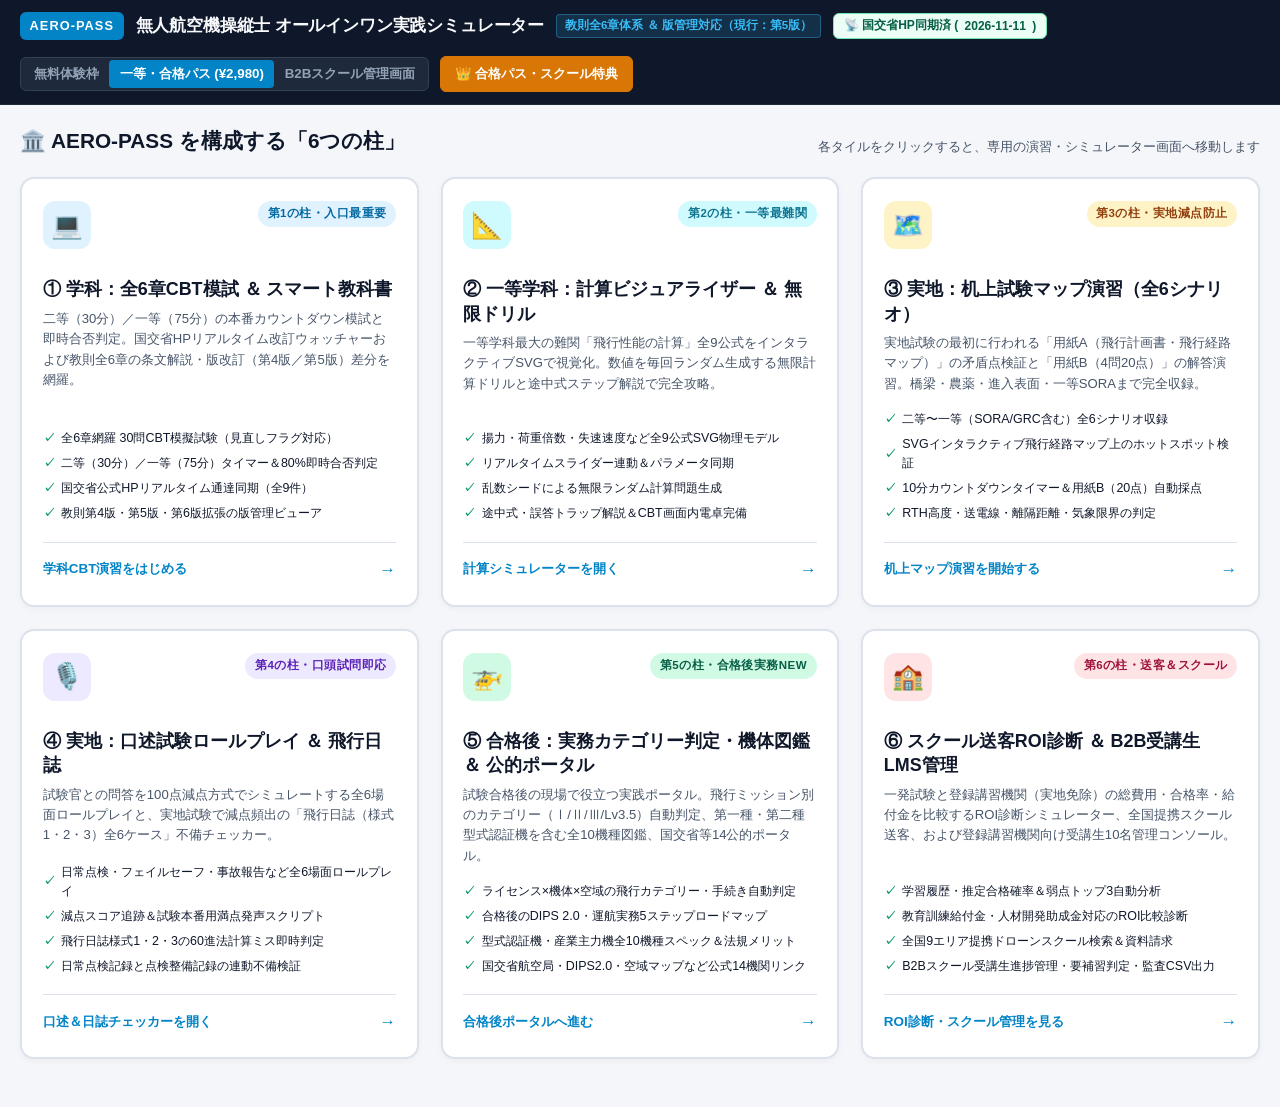
==== index.html @ 24a23d54 "refactor(home): remove hero image banner from home portal" ====
<!DOCTYPE html>
<html lang="ja">
<head>
  <meta charset="UTF-8" />
  <meta name="viewport" content="width=device-width, initial-scale=1.0" />
  <title>AERO-PASS | 無人航空機操縦士（一等・二等）オールインワン実践シミュレーター（6本柱・教則全6章＆合格後実務ポータル）</title>
  <meta name="description" content="国土交通省「無人航空機の飛行の安全に関する教則」全6章体系＆版管理（現行：第5版）完全対応。①全6章学科CBT＆国交省同期、②一等計算ビジュアライザー全9公式、③実地机上試験マップ6シナリオ、④口述＆飛行日誌チェッカー、⑤合格後機体図鑑10機種・実務カテゴリー判定・14公的機関ポータル、⑥スクールROI診断・B2B LMS管理の6本柱。" />
  <link rel="stylesheet" href="styles.css" />
</head>
<body>
  <!-- Cockpit Header -->
  <header class="app-header">
    <div class="header-inner">
      <div class="brand-group" style="cursor:pointer;" onclick="switchModule('home')" title="トップ（6つの柱ポータル）へ戻る">
        <span class="brand-badge">AERO-PASS</span>
        <h1 class="brand-title">無人航空機操縦士 オールインワン実践シミュレーター</h1>
        <span class="edition-tag">教則全6章体系 ＆ 版管理対応（現行：第5版）</span>
        <button class="btn" style="padding:0.22rem 0.6rem; font-size:0.75rem; background:#ecfdf5; border-color:#6ee7b7; color:#065f46; font-weight:800;" onclick="event.stopPropagation(); openMlitWatcherFromAnywhere();" title="国土交通省（航空局）公式HP リアルタイム改訂ウォッチャーを開く">
          📡 国交省HP同期済 (<span id="header-mlit-verified-date">2026-11-11</span>)
        </button>
      </div>

      <div class="header-actions">
        <!-- User Tier Simulator (Free / B2C Pass / B2B School Admin) -->
        <div class="tier-switcher" role="group" aria-label="表示モード切替">
          <button id="tier-free" onclick="setAccessTier('free')">無料体験枠</button>
          <button id="tier-pass" class="active" onclick="setAccessTier('pass')">一等・合格パス (¥2,980)</button>
          <button id="tier-b2b" onclick="setAccessTier('b2b')">B2Bスクール管理画面</button>
        </div>
        <button id="btn-open-paywall" class="btn btn-amber" onclick="openPaywallModal()">
          👑 合格パス・スクール特典
        </button>
      </div>
    </div>
  </header>

  <!-- Main Workspace -->
  <main class="main-container">

    <!-- =====================================================================
         HOME PORTAL: トップページ — 核となる「6つの柱」タイルポータル
         ===================================================================== -->
    <section id="mod-home">


      <!-- 6-Pillar Heading -->
      <div class="pillar-section-heading">
        <div class="pillar-section-title">
          <span>🏛️ AERO-PASS を構成する「6つの柱」</span>
        </div>
        <span style="font-size:0.82rem; color:var(--text-secondary);">
          各タイルをクリックすると、専用の演習・シミュレーター画面へ移動します
        </span>
      </div>

      <!-- 6-Pillar Tile Grid -->
      <div class="pillar-grid">

        <!-- Pillar 1 Tile -->
        <div class="pillar-tile pillar-accent-blue" onclick="switchModule('cbt')">
          <div class="pillar-tile-top">
            <div class="pillar-icon-box">💻</div>
            <span class="pillar-num-badge">第1の柱・入口最重要</span>
          </div>
          <h3 class="pillar-title">① 学科：全6章CBT模試 ＆ スマート教科書</h3>
          <p class="pillar-desc">
            二等（30分）／一等（75分）の本番カウントダウン模試と即時合否判定。国交省HPリアルタイム改訂ウォッチャーおよび教則全6章の条文解説・版改訂（第4版／第5版）差分を網羅。
          </p>
          <ul class="pillar-features">
            <li>全6章網羅 30問CBT模擬試験（見直しフラグ対応）</li>
            <li>二等（30分）／一等（75分）タイマー＆80%即時合否判定</li>
            <li>国交省公式HPリアルタイム通達同期（全9件）</li>
            <li>教則第4版・第5版・第6版拡張の版管理ビューア</li>
          </ul>
          <div class="pillar-cta">
            <span>学科CBT演習をはじめる</span>
            <span class="pillar-cta-arrow">→</span>
          </div>
        </div>

        <!-- Pillar 2 Tile -->
        <div class="pillar-tile pillar-accent-cyan" onclick="switchModule('calc')">
          <div class="pillar-tile-top">
            <div class="pillar-icon-box">📐</div>
            <span class="pillar-num-badge">第2の柱・一等最難関</span>
          </div>
          <h3 class="pillar-title">② 一等学科：計算ビジュアライザー ＆ 無限ドリル</h3>
          <p class="pillar-desc">
            一等学科最大の難関「飛行性能の計算」全9公式をインタラクティブSVGで視覚化。数値を毎回ランダム生成する無限計算ドリルと途中式ステップ解説で完全攻略。
          </p>
          <ul class="pillar-features">
            <li>揚力・荷重倍数・失速速度など全9公式SVG物理モデル</li>
            <li>リアルタイムスライダー連動＆パラメータ同期</li>
            <li>乱数シードによる無限ランダム計算問題生成</li>
            <li>途中式・誤答トラップ解説＆CBT画面内電卓完備</li>
          </ul>
          <div class="pillar-cta">
            <span>計算シミュレーターを開く</span>
            <span class="pillar-cta-arrow">→</span>
          </div>
        </div>

        <!-- Pillar 3 Tile -->
        <div class="pillar-tile pillar-accent-amber" onclick="switchModule('kijo')">
          <div class="pillar-tile-top">
            <div class="pillar-icon-box">🗺️</div>
            <span class="pillar-num-badge">第3の柱・実地減点防止</span>
          </div>
          <h3 class="pillar-title">③ 実地：机上試験マップ演習（全6シナリオ）</h3>
          <p class="pillar-desc">
            実地試験の最初に行われる「用紙A（飛行計画書・飛行経路マップ）」の矛盾点検証と「用紙B（4問20点）」の解答演習。橋梁・農薬・進入表面・一等SORAまで完全収録。
          </p>
          <ul class="pillar-features">
            <li>二等〜一等（SORA/GRC含む）全6シナリオ収録</li>
            <li>SVGインタラクティブ飛行経路マップ上のホットスポット検証</li>
            <li>10分カウントダウンタイマー＆用紙B（20点）自動採点</li>
            <li>RTH高度・送電線・離隔距離・気象限界の判定</li>
          </ul>
          <div class="pillar-cta">
            <span>机上マップ演習を開始する</span>
            <span class="pillar-cta-arrow">→</span>
          </div>
        </div>

        <!-- Pillar 4 Tile -->
        <div class="pillar-tile pillar-accent-violet" onclick="switchModule('oral')">
          <div class="pillar-tile-top">
            <div class="pillar-icon-box">🎙️</div>
            <span class="pillar-num-badge">第4の柱・口頭試問即応</span>
          </div>
          <h3 class="pillar-title">④ 実地：口述試験ロールプレイ ＆ 飛行日誌</h3>
          <p class="pillar-desc">
            試験官との問答を100点減点方式でシミュレートする全6場面ロールプレイと、実地試験で減点頻出の「飛行日誌（様式1・2・3）全6ケース」不備チェッカー。
          </p>
          <ul class="pillar-features">
            <li>日常点検・フェイルセーフ・事故報告など全6場面ロールプレイ</li>
            <li>減点スコア追跡＆試験本番用満点発声スクリプト</li>
            <li>飛行日誌様式1・2・3の60進法計算ミス即時判定</li>
            <li>日常点検記録と点検整備記録の連動不備検証</li>
          </ul>
          <div class="pillar-cta">
            <span>口述＆日誌チェッカーを開く</span>
            <span class="pillar-cta-arrow">→</span>
          </div>
        </div>

        <!-- Pillar 5 Tile -->
        <div class="pillar-tile pillar-accent-emerald" onclick="switchModule('portal')">
          <div class="pillar-tile-top">
            <div class="pillar-icon-box">🚁</div>
            <span class="pillar-num-badge">第5の柱・合格後実務NEW</span>
          </div>
          <h3 class="pillar-title">⑤ 合格後：実務カテゴリー判定・機体図鑑 ＆ 公的ポータル</h3>
          <p class="pillar-desc">
            試験合格後の現場で役立つ実践ポータル。飛行ミッション別のカテゴリー（Ⅰ/Ⅱ/Ⅲ/Lv3.5）自動判定、第一種・第二種型式認証機を含む全10機種図鑑、国交省等14公的ポータル。
          </p>
          <ul class="pillar-features">
            <li>ライセンス×機体×空域の飛行カテゴリー・手続き自動判定</li>
            <li>合格後のDIPS 2.0・運航実務5ステップロードマップ</li>
            <li>型式認証機・産業主力機全10機種スペック＆法規メリット</li>
            <li>国交省航空局・DIPS2.0・空域マップなど公式14機関リンク</li>
          </ul>
          <div class="pillar-cta">
            <span>合格後ポータルへ進む</span>
            <span class="pillar-cta-arrow">→</span>
          </div>
        </div>

        <!-- Pillar 6 Tile -->
        <div class="pillar-tile pillar-accent-rose" onclick="switchModule('monetize')">
          <div class="pillar-tile-top">
            <div class="pillar-icon-box">🏫</div>
            <span class="pillar-num-badge">第6の柱・送客＆スクール</span>
          </div>
          <h3 class="pillar-title">⑥ スクール送客ROI診断 ＆ B2B受講生LMS管理</h3>
          <p class="pillar-desc">
            一発試験と登録講習機関（実地免除）の総費用・合格率・給付金を比較するROI診断シミュレーター、全国提携スクール送客、および登録講習機関向け受講生10名管理コンソール。
          </p>
          <ul class="pillar-features">
            <li>学習履歴・推定合格確率＆弱点トップ3自動分析</li>
            <li>教育訓練給付金・人材開発助成金対応のROI比較診断</li>
            <li>全国9エリア提携ドローンスクール検索＆資料請求</li>
            <li>B2Bスクール受講生進捗管理・要補習判定・監査CSV出力</li>
          </ul>
          <div class="pillar-cta">
            <span>ROI診断・スクール管理を見る</span>
            <span class="pillar-cta-arrow">→</span>
          </div>
        </div>

      </div>
    </section>

    <!-- =====================================================================
         MODULE 3 (Pillar 3): 実地試験 — 机上試験（飛行計画マップ＆用紙B 4問20点演習・全6シナリオ）
         ===================================================================== -->
    <section id="mod-kijo" class="grid-12 hidden">
      <!-- Breadcrumb Bar -->
      <div class="col-12 page-breadcrumb-bar">
        <div class="page-breadcrumb-left">
          <button class="btn-back-home" onclick="switchModule('home')">🏠 トップ（6つの柱）へ戻る</button>
          <span style="color:var(--border-strong);">/</span>
          <span class="page-breadcrumb-title">🗺️ 第3の柱：実地試験 — 机上試験マップ演習（用紙A/B 全6シナリオ）</span>
        </div>
        <div style="display:flex; gap:0.4rem; align-items:center;">
          <span class="nav-pill" style="background:#fef3c7; color:#92400e; font-weight:700;">用紙B 20点満点</span>
          <span class="nav-pill">全6シナリオ</span>
        </div>
      </div>

      <div class="col-7 card">
        <div class="card-header">
          <div class="card-title">
            <span>📄 用紙A：飛行計画書・飛行経路マップ検証（全6シナリオ）</span>
          </div>
          <div style="display:flex; align-items:center; gap:0.5rem; flex-wrap:wrap;">
            <select id="kijo-scenario-select" class="form-control" style="width:auto; max-width:340px;" onchange="loadKijoScenario(this.value)">
              <option value="0">シナリオ①：河川橋梁の赤外線点検（強風・高圧線RTH不備）</option>
              <option value="1">シナリオ②：工業専用地域隣接の夜間農薬散布（第5版特例）</option>
              <option value="2">シナリオ③：市街地公園フェスティバル空撮（催し場所・離隔）</option>
              <option value="3">シナリオ④：地方空港周辺での造成地写真測量（進入表面75m）</option>
              <option value="4">シナリオ⑤：山間部集落への目視外物資配送（フレネル・投下1m）</option>
              <option value="5">シナリオ⑥：【一等】都市部カテゴリーⅢ医薬品輸送（SORA/GRC）</option>
            </select>
            <span id="kijo-timer-badge" class="mono" style="background:var(--bg-subtle); padding:0.35rem 0.65rem; border-radius:6px; font-weight:700; border:1px solid var(--border-color);">
              ⏱️ 10:00
            </span>
            <button id="btn-kijo-timer" class="btn" onclick="resetKijoTimer()">タイマー開始</button>
          </div>
        </div>

        <!-- Interactive SVG Map -->
        <div style="background:#f8fafc; border:1px solid var(--border-color); border-radius:8px; padding:0.75rem;">
          <svg id="kijo-map-svg" viewBox="0 0 560 220" style="width:100%; height:auto; display:block;"></svg>
        </div>

        <!-- Flight Plan Specification Table -->
        <div class="metric-grid">
          <div class="metric-item">
            <div class="metric-label">使用機体・耐風速上限</div>
            <div id="kijo-spec-drone" class="metric-value" style="font-size:0.84rem; line-height:1.4;"></div>
          </div>
          <div class="metric-item">
            <div class="metric-label">飛行日時・気象条件</div>
            <div id="kijo-spec-weather" class="metric-value" style="font-size:0.84rem; line-height:1.4;"></div>
          </div>
          <div class="metric-item">
            <div class="metric-label">高度・RTH・フェイルセーフ設定</div>
            <div id="kijo-spec-rth" class="metric-value" style="font-size:0.84rem; line-height:1.4;"></div>
          </div>
        </div>

        <div id="kijo-hotspot-alert" class="feedback-box" style="margin-top:0.85rem;">
          💡 <strong>操作方法：</strong> マップ上の3つの検証ボックス（①経路・高度・RTH / ②立入管理・離隔・特例 / ③気象・限界・リスク評価）をクリックすると、飛行計画（用紙A）の矛盾点を検証できます。
        </div>
      </div>

      <!-- Right Column: 用紙B 4問解答フォーム -->
      <div class="col-5 card">
        <div class="card-header">
          <div class="card-title">📝 用紙B：机上試験 4問解答（各5点・計20点）</div>
          <span id="kijo-total-score" class="mono" style="font-weight:800; color:var(--brand-primary); font-size:1rem;">未採点 / 20点</span>
        </div>

        <div id="kijo-questions-container" style="display:flex; flex-direction:column; gap:0.85rem;"></div>

        <div style="margin-top:1rem; display:flex; gap:0.6rem;">
          <button id="btn-grade-kijo" class="btn btn-primary" style="flex:1;" onclick="gradeKijoExam()">
            ✅ 用紙Bを採点して学習履歴に記録（20点満点）
          </button>
        </div>

        <div id="kijo-grade-feedback" class="feedback-box hidden"></div>
      </div>
    </section>

    <!-- =====================================================================
         MODULE 4 (Pillar 4): 実地試験 — 口述試験AIロールプレイ(全6場面) ＆ 飛行日誌チェッカー(全6項目)
         ===================================================================== -->
    <section id="mod-oral" class="grid-12 hidden">
      <!-- Breadcrumb Bar -->
      <div class="col-12 page-breadcrumb-bar">
        <div class="page-breadcrumb-left">
          <button class="btn-back-home" onclick="switchModule('home')">🏠 トップ（6つの柱）へ戻る</button>
          <span style="color:var(--border-strong);">/</span>
          <span class="page-breadcrumb-title">🎙️ 第4の柱：実地試験 — 口述試験ロールプレイ ＆ 飛行日誌チェッカー</span>
        </div>
        <div style="display:flex; gap:0.4rem; align-items:center;">
          <span class="nav-pill" style="background:#ede9fe; color:#5b21b6; font-weight:700;">100点減点方式</span>
          <span class="nav-pill">6場面 × 6日誌</span>
        </div>
      </div>

      <!-- Left: Oral Exam Simulator (6 Stages) -->
      <div class="col-6 card">
        <div class="card-header">
          <div class="card-title">🎙️ 口述試験ロールプレイ（全6場面：二等・一等対応）</div>
          <span id="oral-points-badge" class="mono" style="background:var(--status-success-bg); color:var(--status-success); padding:0.25rem 0.65rem; border-radius:6px; font-weight:800;">
            残り持ち点: 100 / 100点
          </span>
        </div>

        <div id="oral-stage-buttons" style="margin-bottom:0.85rem; display:flex; gap:0.4rem; flex-wrap:wrap;"></div>

        <div style="background:var(--bg-subtle); border:1px solid var(--border-color); border-radius:8px; padding:1rem; margin-bottom:0.85rem;">
          <div style="font-size:0.76rem; font-weight:700; color:var(--brand-primary); margin-bottom:0.35rem;" id="oral-stage-label"></div>
          <p id="oral-examiner-q" style="font-weight:700; font-size:0.93rem; line-height:1.55;"></p>
        </div>

        <div id="oral-choices-box" class="choice-list"></div>

        <div id="oral-result-box" class="feedback-box">
          👆 試験官の質問に対する口頭回答を選択してください。模範発声フレーズと採点チェックポイントを表示します。
        </div>

        <!-- Model Voice Script & Key Points Box -->
        <div id="oral-model-script-box" style="margin-top:0.85rem; background:#f8fafc; border:1px solid var(--border-color); border-radius:8px; padding:0.9rem;">
          <div style="font-weight:700; font-size:0.82rem; color:var(--text-main); margin-bottom:0.35rem;">🗣️ 試験本番用・満点発声スクリプト ＆ 採点官チェックポイント</div>
          <p id="oral-model-answer" style="font-size:0.82rem; color:#0f172a; background:#e0f2fe; padding:0.65rem; border-radius:6px; margin-bottom:0.5rem; line-height:1.55;"></p>
          <ul id="oral-key-points" style="font-size:0.8rem; color:var(--text-secondary); padding-left:1.2rem; line-height:1.55;"></ul>
        </div>
      </div>

      <!-- Right: Flight Log (飛行日誌 3様式・全6項目) Defect Inspector -->
      <div class="col-6 card">
        <div class="card-header">
          <div class="card-title">📋 飛行日誌（様式1・2・3 全6ケース）不備チェッカー</div>
          <span class="nav-pill">実地試験・減点頻出</span>
        </div>

        <p style="font-size:0.84rem; color:var(--text-secondary); margin-bottom:0.85rem;">
          実地試験の最後に行われる「飛行日誌（様式1：飛行記録、様式2：日常点検記録、様式3：点検整備記録）」では、60進法の総飛行時間計算ミスや様式間の連動漏れが即減点となります。<strong>全6項目の不備事例をクリックして検証・修正</strong>してください。
        </p>

        <table class="data-table">
          <thead>
            <tr>
              <th style="width:28%;">様式・点検項目</th>
              <th style="width:48%;">受験者の誤記入例 → 正しい記載ルール</th>
              <th style="width:24%;">判定・修正</th>
            </tr>
          </thead>
          <tbody id="flight-log-tbody"></tbody>
        </table>

        <div id="flight-log-feedback" class="feedback-box" style="margin-top:0.85rem;">
          💡 表の中の「⚠️ 検証・修正する」ボタンを押して、飛行日誌全6パターンの減点ポイントをマスターしましょう。
        </div>
      </div>
    </section>

    <!-- =====================================================================
         MODULE 2 (Pillar 2): 一等学科 — 計算ビジュアライザー(全9公式) ＆ 無限ランダム生成ドリル
         ===================================================================== -->
    <section id="mod-calc" class="grid-12 hidden">
      <!-- Breadcrumb Bar -->
      <div class="col-12 page-breadcrumb-bar">
        <div class="page-breadcrumb-left">
          <button class="btn-back-home" onclick="switchModule('home')">🏠 トップ（6つの柱）へ戻る</button>
          <span style="color:var(--border-strong);">/</span>
          <span class="page-breadcrumb-title">📐 第2の柱：一等学科 — 飛行性能の計算 全9公式ビジュアライザー＆無限ドリル</span>
        </div>
        <div style="display:flex; gap:0.4rem; align-items:center;">
          <span class="nav-pill" style="background:#cffafe; color:#0e7490; font-weight:700;">一等学科専用</span>
          <span class="nav-pill">全9公式SVGモデル</span>
        </div>
      </div>

      <!-- Left: Interactive Physics Visualizer (All 9 Formulas) -->
      <div class="col-7 card">
        <div class="card-header">
          <div class="card-title">📐 一等・飛行性能の物理ビジュアライザー（全9公式完全網羅）</div>
          <select id="calc-formula-select" class="form-control" style="width:auto; max-width:310px; font-weight:700;" onchange="setCalcVisualizer(this.value)"></select>
        </div>

        <!-- Quick Formula Buttons (All 9 Formulas) -->
        <div id="calc-formula-buttons" style="display:flex; gap:0.35rem; flex-wrap:wrap; margin-bottom:0.85rem;"></div>

        <!-- Formula Equation & Description Banner -->
        <div style="background:var(--bg-subtle); border:1px solid var(--border-color); border-radius:8px; padding:0.75rem 0.9rem; margin-bottom:0.85rem;">
          <div style="display:flex; justify-content:space-between; align-items:center; flex-wrap:wrap; gap:0.4rem;">
            <strong id="calc-formula-title" style="font-size:0.88rem; color:var(--brand-primary);"></strong>
            <span id="calc-formula-eq" class="mono" style="background:#ffffff; padding:0.2rem 0.55rem; border-radius:4px; border:1px solid var(--border-strong); font-weight:700; font-size:0.8rem;"></span>
          </div>
          <p id="calc-formula-desc" style="font-size:0.8rem; color:var(--text-secondary); margin-top:0.35rem;"></p>
        </div>

        <div class="slider-row">
          <div>
            <div style="display:flex; justify-content:space-between; font-size:0.82rem; margin-bottom:0.25rem;">
              <span id="calc-s1-label">スライダー1</span>
              <strong id="calc-s1-val" class="mono"></strong>
            </div>
            <input id="calc-s1" type="range" min="5" max="25" step="1" value="10" style="width:100%;" oninput="renderCalcVisualizer()" />
          </div>
          <div>
            <div style="display:flex; justify-content:space-between; font-size:0.82rem; margin-bottom:0.25rem;">
              <span id="calc-s2-label">スライダー2</span>
              <strong id="calc-s2-val" class="mono"></strong>
            </div>
            <input id="calc-s2" type="range" min="15" max="60" step="15" value="45" style="width:100%;" oninput="renderCalcVisualizer()" />
          </div>
        </div>

        <div style="background:#f8fafc; border:1px solid var(--border-color); border-radius:8px; padding:0.75rem;">
          <svg id="calc-viz-svg" viewBox="0 0 540 185" style="width:100%; height:auto; display:block;"></svg>
        </div>

        <div class="metric-grid">
          <div class="metric-item">
            <div id="calc-m1-label" class="metric-label">指標1</div>
            <div id="calc-m1-val" class="metric-value mono" style="font-size:1rem;"></div>
          </div>
          <div class="metric-item">
            <div id="calc-m2-label" class="metric-label">指標2</div>
            <div id="calc-m2-val" class="metric-value mono" style="font-size:1rem;"></div>
          </div>
          <div class="metric-item">
            <div id="calc-m3-label" class="metric-label">指標3</div>
            <div id="calc-m3-val" class="metric-value mono" style="font-size:0.86rem;"></div>
          </div>
        </div>

        <div id="calc-step-box" class="mono" style="margin-top:0.75rem; font-size:0.79rem; background:#f8fafc; border:1px dashed var(--border-strong); padding:0.55rem 0.75rem; border-radius:6px; color:var(--text-secondary);"></div>
      </div>

      <!-- Right: Infinite Random Drill + Built-in CBT Calculator -->
      <div class="col-5 card">
        <div class="card-header">
          <div class="card-title">🎲 無限ランダム計算ドリル（全9公式連動）</div>
          <div style="display:flex; gap:0.4rem;">
            <button class="btn" onclick="generateNewDrill(currentCalcViz)">🎯 選択中の公式で出題</button>
            <button class="btn btn-primary" onclick="generateNewDrill('all')">🔄 全9公式ランダム出題</button>
          </div>
        </div>

        <div id="drill-formula-tag" style="font-size:0.76rem; font-weight:700; color:var(--brand-primary); margin-bottom:0.35rem;"></div>
        <div id="drill-stem" style="background:var(--bg-subtle); border:1px solid var(--border-color); border-radius:8px; padding:0.9rem; font-weight:600; margin-bottom:0.85rem; line-height:1.55;"></div>

        <div id="drill-choices" class="choice-list"></div>

        <div id="drill-feedback" class="feedback-box">
          💡 解答を選ぶと、途中式と誤答トラップ解説を表示し、左の物理ビジュアライザーに問題の数値を自動同期します。
        </div>

        <!-- Mini CBT Calculator -->
        <div style="margin-top:1rem; padding-top:0.85rem; border-top:1px solid var(--border-color);">
          <div style="display:flex; justify-content:space-between; align-items:center; margin-bottom:0.4rem;">
            <span style="font-size:0.78rem; font-weight:700; color:var(--text-secondary);">🧮 CBT試験画面内 簡易電卓（ルート・四則演算）</span>
            <button class="btn" style="padding:0.2rem 0.5rem; font-size:0.72rem;" onclick="clearMiniCalc()">クリア (C)</button>
          </div>
          <div style="display:flex; gap:0.5rem;">
            <input id="mini-calc-input" type="text" class="form-control mono" placeholder="例: (14*14)/(9.8*1.73)" />
            <button class="btn btn-primary" onclick="evalMiniCalc()">＝ 計算</button>
            <button class="btn" onclick="sqrtMiniCalc()">√ ルート</button>
          </div>
        </div>
      </div>
    </section>

    <!-- =====================================================================
         MODULE 1 (Pillar 1): 学科CBT完全再現モック(全30問・全6章フィルタ付) × 普遍的原則・版改訂ビューア ＋ 全6章スマート教科書＆チートシート
         ===================================================================== -->
    <section id="mod-cbt" class="grid-12 hidden">
      <!-- Breadcrumb Bar -->
      <div class="col-12 page-breadcrumb-bar">
        <div class="page-breadcrumb-left">
          <button class="btn-back-home" onclick="switchModule('home')">🏠 トップ（6つの柱）へ戻る</button>
          <span style="color:var(--border-strong);">/</span>
          <span class="page-breadcrumb-title">💻 第1の柱：学科試験 — 全6章CBT模試 × 体系教科書＆国交省同期</span>
        </div>
        <div style="display:flex; gap:0.4rem; align-items:center;">
          <span class="nav-pill" style="background:#e0f2fe; color:#0369a1; font-weight:700;">教則第5版現行基準</span>
          <span class="nav-pill">CBT全30問</span>
        </div>
      </div>

      <!-- MLIT Live Regulatory Watcher & Sync Status Section -->
      <div id="mlit-watcher-section" class="col-12 card" style="border:2px solid #0284c7; background:linear-gradient(180deg, #f0f9ff 0%, #ffffff 100%);">
        <div class="card-header" style="margin-bottom:0.65rem;">
          <div>
            <div class="card-title" style="color:#0369a1; font-size:1rem;">
              📡 国土交通省（航空局）公式HP リアルタイム改訂ウォッチャー ＆ AERO-PASS反映ステータス
            </div>
            <p style="font-size:0.79rem; color:var(--text-secondary); margin-top:0.2rem;">
              航空局「無人航空機の飛行ルール」「無人航空機操縦者技能証明等」「飛行許可・承認手続」の一次情報（教則第5版・実地試験実施基準・審査要領・更新講習等）を常時監視し、試験への影響を即座に教材へ同期しています。
            </p>
          </div>
          <div style="display:flex; align-items:center; gap:0.5rem; flex-wrap:wrap;">
            <span id="mlit-watcher-status-badge" class="mono nav-pill" style="background:#dcfce7; color:#166534; font-weight:800; padding:0.3rem 0.65rem; border:1px solid #86efac;">
              ● LIVE SYNC: 最終検証 2026-11-11 (全9件反映済)
            </span>
            <button id="btn-mlit-reverify" class="btn btn-primary" style="font-size:0.78rem;" onclick="reverifyMlitFeedIndex()">
              🔄 最新インデックス再検証
            </button>
          </div>
        </div>

        <!-- Watched Official Sources Bar -->
        <div id="mlit-watched-sources-bar" style="display:flex; gap:0.5rem; flex-wrap:wrap; margin-bottom:0.75rem; padding:0.55rem 0.75rem; background:#ffffff; border:1px solid var(--border-color); border-radius:6px; font-size:0.76rem;"></div>

        <!-- Category Filters for MLIT Feed -->
        <div style="display:flex; justify-content:space-between; align-items:center; flex-wrap:wrap; gap:0.5rem; margin-bottom:0.75rem;">
          <div style="display:flex; align-items:center; gap:0.4rem; flex-wrap:wrap;">
            <span style="font-weight:700; font-size:0.8rem; color:var(--text-secondary);">🔍 通達・改訂カテゴリ：</span>
            <button id="mlit-cat-all" class="btn btn-primary" style="font-size:0.76rem; padding:0.25rem 0.65rem;" onclick="setMlitFeedFilter('all')">すべて (9)</button>
            <button id="mlit-cat-kyosoku" class="btn" style="font-size:0.76rem; padding:0.25rem 0.65rem;" onclick="setMlitFeedFilter('kyosoku')">📘 教則・学科試験</button>
            <button id="mlit-cat-jicchi" class="btn" style="font-size:0.76rem; padding:0.25rem 0.65rem;" onclick="setMlitFeedFilter('jicchi')">🗺️ 実地試験基準</button>
            <button id="mlit-cat-kyoka" class="btn" style="font-size:0.76rem; padding:0.25rem 0.65rem;" onclick="setMlitFeedFilter('kyoka')">✈️ 許可承認・DIPS2.0・レベル3.5/4</button>
            <button id="mlit-cat-koshin" class="btn" style="font-size:0.76rem; padding:0.25rem 0.65rem;" onclick="setMlitFeedFilter('koshin')">🪪 技能証明・更新・身体検査</button>
          </div>
          <div style="display:flex; gap:0.4rem; flex-wrap:wrap;">
            <a href="https://www.mlit.go.jp/common/002010809.pdf" target="_blank" rel="noopener noreferrer" class="btn" style="font-size:0.75rem; padding:0.22rem 0.55rem; text-decoration:none;">📄 教則第5版 (公式PDF) ↗</a>
            <a href="https://www.mlit.go.jp/common/002010810.pdf" target="_blank" rel="noopener noreferrer" class="btn" style="font-size:0.75rem; padding:0.22rem 0.55rem; text-decoration:none;">📑 第4版→第5版 変更履歴PDF ↗</a>
            <a href="https://www.mlit.go.jp/koku/content/001971373.pdf" target="_blank" rel="noopener noreferrer" class="btn" style="font-size:0.75rem; padding:0.22rem 0.55rem; text-decoration:none;">📋 実地試験実施基準PDF ↗</a>
          </div>
        </div>

        <div id="mlit-reverify-alert" class="feedback-box hidden" style="margin-bottom:0.75rem;"></div>

        <!-- Feed Cards Grid -->
        <div id="mlit-live-feed-container" style="display:grid; grid-template-columns:repeat(auto-fill, minmax(340px, 1fr)); gap:0.75rem;"></div>
      </div>

      <!-- Top Filter Bar for CBT Questions (All 30 Questions across 6 Chapters) + Exam Mode Timer & Instant Grading Bar -->
      <div id="cbt-filter-bar-card" class="col-12 card" style="padding:0.85rem 1.25rem;">
        <div style="display:flex; justify-content:space-between; align-items:center; flex-wrap:wrap; gap:0.75rem;">
          <div style="display:flex; align-items:center; gap:0.4rem; flex-wrap:wrap;">
            <span style="font-weight:700; font-size:0.84rem;">📚 教則全6章フィルタ：</span>
            <button id="cbt-filter-all" class="btn btn-primary" onclick="setCbtFilter('all')">全30問</button>
            <button id="cbt-filter-ch1_2" class="btn" onclick="setCbtFilter('ch1_2')">第1・2章：心得(4)</button>
            <button id="cbt-filter-ch3" class="btn" onclick="setCbtFilter('ch3')">第3章：規則・法令(10)</button>
            <button id="cbt-filter-ch4" class="btn" onclick="setCbtFilter('ch4')">第4章：機体システム(6)</button>
            <button id="cbt-filter-ch5" class="btn" onclick="setCbtFilter('ch5')">第5章：気象・運航(4)</button>
            <button id="cbt-filter-ch6" class="btn" onclick="setCbtFilter('ch6')">第6章：リスク管理(6)</button>
            <button id="cbt-filter-ittou" class="btn" onclick="setCbtFilter('ittou')">👑 一等固有(6)</button>
            <button id="cbt-filter-fifth" class="btn" onclick="setCbtFilter('fifth')">🔥 改訂重点(5)</button>
          </div>
          <div style="display:flex; gap:0.4rem; flex-wrap:wrap;">
            <button class="btn" onclick="scrollToKyosokuTextbook()">📖 教則全6章スマート教科書 ＆ 版管理 ↓</button>
            <button class="btn btn-amber" onclick="scrollToCheatSheet()">⚡ 直前5分チートシート ↓</button>
          </div>
        </div>

        <!-- ⏱️ 本番CBT試験モード切替・カウントダウンタイマー＆即時合否判定バー -->
        <div style="margin-top:0.75rem; padding-top:0.75rem; border-top:1px dashed var(--border-strong); display:flex; justify-content:space-between; align-items:center; flex-wrap:wrap; gap:0.75rem;">
          <div style="display:flex; align-items:center; gap:0.5rem; flex-wrap:wrap;">
            <span style="font-weight:800; font-size:0.82rem; color:var(--brand-primary);">⏱️ 本番CBT試験モード：</span>
            <select id="cbt-exam-mode-select" class="form-control" style="width:auto; font-size:0.8rem; font-weight:700;" onchange="changeCbtExamMode(this.value)">
              <option value="nitou_30m">二等学科モード［制限30分・計算除外可］</option>
              <option value="ittou_75m" selected>一等学科フルモード［制限75分・全範囲］</option>
            </select>
            <span id="cbt-timer-display" class="mono" style="background:var(--bg-subtle); padding:0.32rem 0.7rem; border-radius:6px; font-weight:800; font-size:0.9rem; border:1px solid var(--border-strong); color:var(--text-main);">
              ⏱️ 75:00
            </span>
            <button id="btn-cbt-timer-toggle" class="btn" style="font-size:0.78rem;" onclick="toggleOrResetCbtTimer()">
              ▶️ タイマー開始/リセット
            </button>
          </div>
          <div style="display:flex; align-items:center; gap:0.5rem; flex-wrap:wrap;">
            <button id="btn-cbt-grade-now" class="btn btn-primary" style="font-size:0.8rem;" onclick="gradeCbtSession()">
              📊 現在の回答状況を採点・合否判定（合格基準80%以上）
            </button>
          </div>
        </div>
        <div id="cbt-session-grade-summary" class="feedback-box hidden" style="margin-top:0.65rem;"></div>
      </div>

      <!-- Left: Prometric CBT Mock -->
      <div class="col-7 card">
        <div class="card-header">
          <div style="display:flex; align-items:center; gap:0.75rem;">
            <span id="cbt-q-title" class="card-title">問 1 / 30</span>
            <label style="display:flex; align-items:center; gap:0.35rem; font-size:0.82rem; cursor:pointer;">
              <input type="checkbox" id="cbt-flag-chk" onchange="toggleFlagCurrent()" />
              🚩 後で見直す
            </label>
          </div>
          <div style="display:flex; gap:0.4rem;">
            <button class="btn" style="padding:0.25rem 0.6rem;" onclick="prevCbtQuestion()">◀ 前へ</button>
            <button class="btn" style="padding:0.25rem 0.6rem;" onclick="nextCbtQuestion()">次へ ▶</button>
          </div>
        </div>

        <div id="cbt-palette" style="display:flex; gap:0.3rem; flex-wrap:wrap; margin-bottom:0.75rem;"></div>

        <div style="margin-bottom:0.65rem; display:flex; gap:0.4rem; align-items:center; flex-wrap:wrap;">
          <span id="cbt-badge-id" class="mono nav-pill" style="font-weight:700;"></span>
          <span id="cbt-badge-chapter" class="nav-pill" style="font-weight:700; background:#e0e7ff; color:#3730a3;"></span>
          <span id="cbt-badge-cat" class="nav-pill" style="font-weight:700; background:var(--brand-primary-soft); color:var(--brand-primary);"></span>
        </div>

        <p id="cbt-question-text" style="font-size:0.96rem; font-weight:700; margin-bottom:1rem; line-height:1.6;"></p>

        <div id="cbt-choice-container" class="choice-list"></div>

        <div id="cbt-answer-feedback" class="feedback-box">
          選択肢をクリックすると正誤判定を行い、学習履歴（弱点分析）への記録と右側の「教則全6章スマート教科書ビューア」を更新します。
        </div>
      </div>

      <!-- Right: Universal Core Principle + Version Diff Smart Textbook Viewer -->
      <div class="col-5 card">
        <div class="card-header">
          <div class="card-title">📖 教則スマート教科書ビューア（普遍的原則 ＆ 版改訂比較）</div>
          <button class="btn" style="padding:0.2rem 0.55rem; font-size:0.74rem;" onclick="openKyosokuChapterForCurrentQ()">📚 この章の体系教科書を開く ↓</button>
        </div>

        <div style="margin-bottom:0.55rem; font-size:0.76rem; color:var(--text-secondary); display:flex; justify-content:space-between; align-items:center; flex-wrap:wrap; gap:0.3rem;">
          <span id="cbt-ref-badge" class="mono" style="font-weight:700; color:var(--brand-primary);"></span>
          <span id="cbt-edition-badge" class="nav-pill" style="font-weight:700;"></span>
        </div>

        <!-- Main Display: Core Principle (普遍的原則・条文根拠) -->
        <div style="padding:0.9rem; border-radius:var(--radius-sm); background:#eff6ff; border-left:4px solid var(--brand-primary); margin-bottom:0.75rem; font-size:0.86rem;">
          <div style="font-weight:800; color:#1e40af; margin-bottom:0.3rem;">🏛️ 教則の普遍的原則・条文根拠（Core Principle）</div>
          <div id="cbt-core-principle" style="color:#1e3a8a; line-height:1.55; font-weight:600;"></div>
        </div>

        <!-- Edition Comparison: New Rule & Old Rule / Background -->
        <div class="diff-box-new">
          <div id="cbt-diff-new-label" style="font-weight:700; color:var(--status-success); margin-bottom:0.25rem;">✅ 現行基準・正答の根拠（第5版適用基準）</div>
          <div id="cbt-diff-new"></div>
        </div>

        <div class="diff-box-old">
          <div id="cbt-diff-old-label" style="font-weight:700; color:var(--status-danger); margin-bottom:0.25rem;">📌 旧基準（第4版）からの改訂差分 ／ 前提条文・背景</div>
          <div id="cbt-diff-old" style="opacity:0.92;"></div>
        </div>

        <div style="background:var(--bg-subtle); border:1px solid var(--border-color); border-radius:8px; padding:0.9rem; font-size:0.84rem;">
          <div style="font-weight:700; margin-bottom:0.3rem;">🎯 試験対策・ひっかけ回避ポイント（Tip）</div>
          <p id="cbt-diff-tip" style="color:var(--text-secondary); line-height:1.55;"></p>
        </div>
      </div>

      <!-- Integrated Full-Width Section: 教則全6章 体系スマート教科書 ＆ バージョン管理機構 (v4/v5/v6拡張) -->
      <div id="cbt-textbook-section" class="col-12 card">
        <div class="card-header">
          <div>
            <div class="card-title">📚 教則全6章（第1章〜第6章）体系スマート教科書 ＆ バージョン管理（v4 / v5 / v6拡張）</div>
            <p style="font-size:0.79rem; color:var(--text-secondary); margin-top:0.2rem;">
              特定の改訂箇所だけでなく、第1章（操縦者の心得）〜第6章（運航リスク管理・SORA）の体系的カリキュラムと、歴代・将来の教則バージョン管理スキーマを網羅しています。
            </p>
          </div>
          <div style="display:flex; gap:0.4rem; flex-wrap:wrap;">
            <button id="kyosoku-tab-ch1_2" class="btn btn-primary" onclick="selectKyosokuTab('ch1_2')">第1・2章：心得</button>
            <button id="kyosoku-tab-ch3" class="btn" onclick="selectKyosokuTab('ch3')">第3章：規則・法令</button>
            <button id="kyosoku-tab-ch4" class="btn" onclick="selectKyosokuTab('ch4')">第4章：機体システム</button>
            <button id="kyosoku-tab-ch5" class="btn" onclick="selectKyosokuTab('ch5')">第5章：気象・運航体制</button>
            <button id="kyosoku-tab-ch6" class="btn" onclick="selectKyosokuTab('ch6')">第6章：リスク管理(SORA)</button>
            <button id="kyosoku-tab-versions" class="btn btn-amber" onclick="selectKyosokuTab('versions')">🔄 バージョン管理 (v4/v5/v6拡張)</button>
          </div>
        </div>

        <div id="kyosoku-textbook-body"></div>
      </div>

      <!-- Bottom Full-Width Section: SEO & Last-Minute 5-Min Cheat Sheet -->
      <div id="cbt-cheatsheet-section" class="col-12 card">
        <div class="card-header">
          <div class="card-title">⚡ 試験直前5分暗記！「教則改訂一覧表 ＆ 全6章頻出数値・一等公式チートシート」</div>
          <div style="display:flex; gap:0.5rem; align-items:center; flex-wrap:wrap;">
            <input id="cheatsheet-search-input" type="text" class="form-control" style="width:240px;" placeholder="キーワード検索 (例: 工業専用, 1000m, 1m)" oninput="renderCheatSheet()" />
            <button id="cs-tab-diff" class="btn btn-primary" onclick="setCheatSheetTab('diff')">① 第5版 改訂早見表 (6項目)</button>
            <button id="cs-tab-num" class="btn" onclick="setCheatSheetTab('num')">② 頻出数値カード (10枚)</button>
            <button id="cs-tab-form" class="btn" onclick="setCheatSheetTab('form')">③ 一等公式秒殺シート (4枚)</button>
          </div>
        </div>

        <div id="cheatsheet-body"></div>
      </div>
    </section>

    <!-- =====================================================================
         MODULE 5 (Pillar 5): 合格後：機体図鑑・実務カテゴリー判定・国交省＆公的機関ポータル
         ===================================================================== -->
    <section id="mod-portal" class="grid-12 hidden">
      <!-- Breadcrumb Bar -->
      <div class="col-12 page-breadcrumb-bar">
        <div class="page-breadcrumb-left">
          <button class="btn-back-home" onclick="switchModule('home')">🏠 トップ（6つの柱）へ戻る</button>
          <span style="color:var(--border-strong);">/</span>
          <span class="page-breadcrumb-title">🚁 第5の柱：合格後実務ポータル — 機体図鑑・飛行カテゴリー判定・公的機関リンク</span>
        </div>
        <div style="display:flex; gap:0.4rem; align-items:center;">
          <span class="nav-pill" style="background:#d1fae5; color:#065f46; font-weight:700;">実務・機体選定</span>
          <span class="nav-pill">10機種 × 14機関</span>
        </div>
      </div>

      <!-- Top Left: 飛行ミッション別・必要手続き＆カテゴリー（Ⅰ/ⅡB/ⅡA/Lv3.5/Ⅲ）自動判定シミュレーター -->
      <div class="col-6 card">
        <div class="card-header">
          <div class="card-title">🛫 合格後実務「飛行ミッション別・必要手続き＆カテゴリー（Ⅰ/ⅡB/ⅡA/Lv3.5/Ⅲ）自動判定シミュレーター」</div>
        </div>
        <p style="font-size:0.82rem; color:var(--text-secondary); margin-bottom:0.85rem;">
          保有する技能証明・使用する機体の型式/機体認証区分・飛行空域と方法の3条件を選択すると、航空法上のカテゴリー区分、DIPS 2.0での飛行許可・承認の要否、必須手続きと現場携行チェックリストをリアルタイム判定します。
        </p>

        <div class="metric-grid" style="margin-top:0; margin-bottom:0.85rem;">
          <div style="text-align:left;">
            <label for="portal-sim-license" style="font-size:0.75rem; font-weight:700; display:block; margin-bottom:0.25rem;">① 保有技能証明</label>
            <select id="portal-sim-license" class="form-control" onchange="updatePortalMissionSim()">
              <option value="ittou">一等（目視内限定解除済）</option>
              <option value="nitou" selected>二等（目視内限定解除済）</option>
              <option value="none">技能証明なし</option>
            </select>
          </div>
          <div style="text-align:left;">
            <label for="portal-sim-aircraft" style="font-size:0.75rem; font-weight:700; display:block; margin-bottom:0.25rem;">② 使用機体区分</label>
            <select id="portal-sim-aircraft" class="form-control" onchange="updatePortalMissionSim()">
              <option value="type1">第一種機体認証機</option>
              <option value="type2" selected>第二種機体認証機（25kg未満）</option>
              <option value="none_under25">型式認証なし（25kg未満）</option>
              <option value="none_over25">25kg以上大型機</option>
            </select>
          </div>
          <div style="text-align:left;">
            <label for="portal-sim-airspace" style="font-size:0.75rem; font-weight:700; display:block; margin-bottom:0.25rem;">③ 飛行空域・方法</label>
            <select id="portal-sim-airspace" class="form-control" onchange="updatePortalMissionSim()">
              <option value="cat1_normal">カテゴリーⅠ（特定飛行なし）</option>
              <option value="did_night_bvlos_30m" selected>DID・夜間・目視外・30m未満（立入管理あり）</option>
              <option value="level3_5">レベル3.5飛行（機上カメラ＋保険＋運航概要宣言書）</option>
              <option value="airport_150m_event_hazmat">空港周辺・150m以上・催し場所・危険物・物件投下</option>
              <option value="third_party_overflight_lv4">第三者上空飛行（カテゴリーⅢ・レベル4）</option>
            </select>
          </div>
        </div>

        <div id="portal-sim-result-box"></div>
      </div>

      <!-- Top Right: 試験合格後のDIPS 2.0・運航実務 5ステップ完全ロードマップ -->
      <div class="col-6 card">
        <div class="card-header">
          <div class="card-title">🗺️ 試験合格後のDIPS 2.0・運航実務 5ステップ完全ロードマップ</div>
          <span class="nav-pill" style="background:#e0f2fe; color:#0369a1; font-weight:700;">交付申請〜3年更新・行政処分軽減</span>
        </div>
        <p style="font-size:0.82rem; color:var(--text-secondary); margin-bottom:0.75rem;">
          指定試験機関（ClassNK）での合格証明書発行から、DIPS 2.0での技能証明書交付、機体登録・リモートID、賠償責任保険・包括/レベル3.5申請、毎日の飛行計画通報・飛行日誌、3年ごとの更新講習までを網羅しています。
        </p>

        <div id="portal-roadmap-tabs" style="display:flex; gap:0.4rem; flex-wrap:wrap; margin-bottom:0.85rem;"></div>
        <div id="portal-roadmap-body"></div>
      </div>

      <!-- Middle Full-Width: 型式認証機・主要実務ドローン機体図鑑（全10機種・スペック＆法規メリット比較） -->
      <div class="col-12 card">
        <div class="card-header">
          <div>
            <div class="card-title">🚁 型式認証機・主要実務ドローン機体図鑑（全10機種・スペック＆法規メリット比較）</div>
            <p style="font-size:0.79rem; color:var(--text-secondary); margin-top:0.2rem;">
              第一種・第二種型式認証機（ACSL PF2-CAT3、イームズ E6150TC、Sony Airpeak S1）から、産業点検主力機（Matrice 350 RTK、Mavic 3 Enterprise）、25kg以上大型物流・農薬散布機（FlyCart 30、FAZER R G2、Agras T25/T50）まで、技能証明保有者が運航する際の航空法上のメリットを比較できます。
            </p>
          </div>
          <div style="display:flex; gap:0.5rem; align-items:center; flex-wrap:wrap;">
            <input id="portal-drone-search" type="text" class="form-control" style="width:230px;" placeholder="機種名・用途・法規で検索..." oninput="renderPortalDroneCatalog()" />
          </div>
        </div>

        <div style="display:flex; gap:0.4rem; flex-wrap:wrap; margin-bottom:0.85rem;">
          <button id="portal-drone-cat-all" class="btn btn-primary" style="font-size:0.77rem;" onclick="setPortalDroneCategory('all')">すべて(10)</button>
          <button id="portal-drone-cat-type1_cert" class="btn" style="font-size:0.77rem;" onclick="setPortalDroneCategory('type1_cert')">第一種型式認証</button>
          <button id="portal-drone-cat-type2_cert" class="btn" style="font-size:0.77rem;" onclick="setPortalDroneCategory('type2_cert')">第二種型式認証</button>
          <button id="portal-drone-cat-enterprise" class="btn" style="font-size:0.77rem;" onclick="setPortalDroneCategory('enterprise')">産業・点検・測量</button>
          <button id="portal-drone-cat-agri_logistics" class="btn" style="font-size:0.77rem;" onclick="setPortalDroneCategory('agri_logistics')">大型物流・農薬散布(25kg以上)</button>
          <button id="portal-drone-cat-training_compact" class="btn" style="font-size:0.77rem;" onclick="setPortalDroneCategory('training_compact')">空撮・講習定番機</button>
        </div>

        <div id="portal-drone-grid" style="display:grid; grid-template-columns:repeat(auto-fill, minmax(360px, 1fr)); gap:0.85rem;"></div>
      </div>

      <!-- Bottom Full-Width: 国土交通省（航空局）・DIPS 2.0・空域マップ・電波法 公式ポータルリンク集（全14公的サイト） -->
      <div class="col-12 card">
        <div class="card-header">
          <div>
            <div class="card-title">🏛️ 国土交通省（航空局）・DIPS 2.0・空域マップ・電波法 公式ポータルリンク集（全14公的サイト）</div>
            <p style="font-size:0.79rem; color:var(--text-secondary); margin-top:0.2rem;">
              実務パイロットが日常業務で参照する国交省航空局、DIPS 2.0、日本海事協会、プロメトリック、国土地理院DIDマップ、警察庁・防衛省（小型無人機等飛行禁止法）、AIS JAPAN（NOTAM）、総務省電波利用、運輸安全委員会、気象庁の公式ポータルを網羅。
            </p>
          </div>
          <div style="display:flex; gap:0.4rem; flex-wrap:wrap;">
            <button id="portal-dir-cat-all" class="btn btn-primary" style="font-size:0.77rem;" onclick="setPortalDirectoryCategory('all')">すべて(14)</button>
            <button id="portal-dir-cat-mlit_core" class="btn" style="font-size:0.77rem;" onclick="setPortalDirectoryCategory('mlit_core')">🏛️ 国交省・航空局公式</button>
            <button id="portal-dir-cat-dips_exam" class="btn" style="font-size:0.77rem;" onclick="setPortalDirectoryCategory('dips_exam')">💻 DIPS 2.0・試験機関</button>
            <button id="portal-dir-cat-airspace_map" class="btn" style="font-size:0.77rem;" onclick="setPortalDirectoryCategory('airspace_map')">🗺️ 空域・DID・飛行禁止法マップ</button>
            <button id="portal-dir-cat-radio_safety" class="btn" style="font-size:0.77rem;" onclick="setPortalDirectoryCategory('radio_safety')">📡 電波法・事故調査・気象</button>
          </div>
        </div>

        <div id="portal-directory-grid" style="display:grid; grid-template-columns:repeat(auto-fill, minmax(350px, 1fr)); gap:0.85rem;"></div>
      </div>
    </section>

    <!-- =====================================================================
         MODULE 6 (Pillar 6): スクール送客・個人弱点トップ3分析・B2B LMS管理画面
         ===================================================================== -->
    <section id="mod-monetize" class="grid-12 hidden">
      <!-- Breadcrumb Bar -->
      <div class="col-12 page-breadcrumb-bar">
        <div class="page-breadcrumb-left">
          <button class="btn-back-home" onclick="switchModule('home')">🏠 トップ（6つの柱）へ戻る</button>
          <span style="color:var(--border-strong);">/</span>
          <span class="page-breadcrumb-title">🏫 第6の柱：スクール送客・弱点分析・B2B受講生LMS管理</span>
        </div>
        <div style="display:flex; gap:0.4rem; align-items:center;">
          <span class="nav-pill" style="background:#ffe4e6; color:#9f1239; font-weight:700;">ROI＆LMS</span>
          <span class="nav-pill">全国9エリア</span>
        </div>
      </div>

      <!-- Top Row: Personal Weakness Top 3 & Pass Probability Analytics -->
      <div class="col-12 card">
        <div class="card-header">
          <div class="card-title">📊 【個人AI分析】あなたの推定合格確率 ＆ 最優先で復習すべき弱点トップ3</div>
          <div style="display:flex; gap:0.5rem; align-items:center;">
            <span id="study-pass-verdict" class="nav-pill" style="font-size:0.8rem; font-weight:800; padding:0.3rem 0.7rem;"></span>
            <button class="btn" onclick="resetPersonalStudyData()">🔄 履歴リセット</button>
          </div>
        </div>

        <div class="grid-12" style="gap:1rem;">
          <div class="col-4">
            <div class="metric-grid" style="grid-template-columns:repeat(2, 1fr); margin-top:0;">
              <div class="metric-item">
                <div class="metric-label">現在の推定合格確率</div>
                <div id="study-prob-val" class="metric-value mono" style="color:var(--brand-primary); font-size:1.35rem;">--%</div>
              </div>
              <div class="metric-item">
                <div class="metric-label">第5版改訂箇所 習熟度</div>
                <div id="study-5th-val" class="metric-value mono" style="font-size:1.2rem;">--%</div>
              </div>
              <div class="metric-item">
                <div class="metric-label">一等計算ドリル 正答率</div>
                <div id="study-calc-val" class="metric-value mono" style="font-size:1.1rem;">--%</div>
              </div>
              <div class="metric-item">
                <div class="metric-label">机上・口述 直近スコア</div>
                <div id="study-desk-val" class="metric-value mono" style="font-size:1.1rem;">--点</div>
              </div>
            </div>
          </div>

          <div class="col-8">
            <div style="font-weight:700; font-size:0.84rem; margin-bottom:0.45rem; color:var(--text-secondary);">🚨 最優先で復習すべき弱点トップ3（問題演習結果からリアルタイム算出）</div>
            <div id="study-weakness-top3" style="display:grid; grid-template-columns:repeat(3, 1fr); gap:0.65rem;"></div>
          </div>
        </div>
      </div>

      <!-- Left: Cost & Pass Rate ROI Simulator -> School Lead Gen Funnel -->
      <div class="col-6 card">
        <div class="card-header">
          <div class="card-title">🏫 【送客エンジン】一発試験 vs 登録講習機関（給付金対応ROI診断）</div>
          <span id="cpa-revenue-pill" class="nav-pill" style="background:var(--status-warning-bg); color:var(--status-warning); font-weight:700;">累計送客報酬 ¥312,500</span>
        </div>

        <p style="font-size:0.83rem; color:var(--text-secondary); margin-bottom:0.85rem;">
          資格区分・現在の操縦経験・利用できる給付金（教育訓練給付金／人材開発支援助成金）を選択すると、「指定試験機関での一発試験（再受験・コート代込）」と「登録講習機関（実地100%免除）」の総費用と合格率を精密比較します。
        </p>

        <div class="metric-grid" style="margin-top:0; margin-bottom:0.85rem;">
          <div style="text-align:left;">
            <label style="font-size:0.75rem; font-weight:700; display:block; margin-bottom:0.25rem;">① 取得目標の資格区分</label>
            <select id="lead-license-type" class="form-control" onchange="updateSchoolComparison()">
              <option value="nitou_basic">二等（基本）</option>
              <option value="nitou_full" selected>二等（基本＋夜間・目視外フル）</option>
              <option value="ittou_basic">一等（基本）</option>
              <option value="ittou_full">一等（基本＋夜間・目視外フル）</option>
            </select>
          </div>
          <div style="text-align:left;">
            <label style="font-size:0.75rem; font-weight:700; display:block; margin-bottom:0.25rem;">② 現在の操縦経験・練習環境</label>
            <select id="lead-exp-level" class="form-control" onchange="updateSchoolComparison()">
              <option value="beginner">未経験・ATTI練習環境なし</option>
              <option value="hobby">空撮経験あり（GPSのみ）</option>
              <option value="pro">業務経験・練習コートあり</option>
            </select>
          </div>
          <div style="text-align:left;">
            <label style="font-size:0.75rem; font-weight:700; display:block; margin-bottom:0.25rem;">③ 給付金・助成金の活用</label>
            <select id="lead-subsidy-type" class="form-control" onchange="updateSchoolComparison()">
              <option value="kyufukin" selected>教育訓練給付金（個人20〜40%還付）</option>
              <option value="joseikin">人材開発支援助成金（法人最大75%）</option>
              <option value="none">利用しない（一般個人）</option>
            </select>
          </div>
        </div>

        <div id="school-comparison-box" style="background:var(--bg-subtle); border:1px solid var(--border-color); border-radius:8px; padding:0.9rem; margin-bottom:0.9rem;"></div>

        <!-- Area School Directory & Lead Gen Form -->
        <div style="border-top:1px solid var(--border-color); padding-top:0.85rem;">
          <div style="display:flex; justify-content:space-between; align-items:center; margin-bottom:0.5rem; flex-wrap:wrap; gap:0.4rem;">
            <div style="font-weight:700; font-size:0.86rem;">📩 全国エリア別・実地試験免除の登録講習機関を検索＆資料請求</div>
            <select id="lead-pref" class="form-control" style="width:auto;" onchange="renderMatchedSchools()">
              <option value="東京都">関東（東京都・神奈川・千葉・埼玉）</option>
              <option value="神奈川県">神奈川県（横浜・厚木）</option>
              <option value="千葉県">千葉県・埼玉県（幕張・大宮）</option>
              <option value="愛知県">中部（愛知県・静岡・長野）</option>
              <option value="大阪府">関西（大阪府・兵庫・京都）</option>
              <option value="北海道">北海道・東北（札幌・仙台）</option>
              <option value="広島県">中国・四国（広島・高松）</option>
              <option value="福岡県">九州・沖縄（博多・熊本・那覇）</option>
              <option value="全国オンライン学科対応">全国オンライン学科＋47都道府県実技網</option>
            </select>
          </div>

          <div id="matched-schools-list" style="display:flex; flex-direction:column; gap:0.5rem; margin-bottom:0.75rem;"></div>

          <button class="btn btn-amber" style="width:100%; padding:0.65rem;" onclick="submitSchoolLead()">
            🎁 選択エリアの提携スクール資料を一括請求（特典：合格パス ¥2,980 即時無料解放！）
          </button>
          <div id="lead-submit-msg" class="feedback-box hidden"></div>
        </div>
      </div>

      <!-- Right: B2B School LMS Multi-Tenant Dashboard (10 Students + Filter + CSV Export) -->
      <div class="col-6 card">
        <div class="card-header">
          <div class="card-title">🏢 【B2B LMS管理】登録講習機関向け 受講生10名進捗＆監査台帳出力</div>
          <div style="display:flex; gap:0.4rem; align-items:center;">
            <select id="b2b-tenant-select" class="form-control" style="width:auto; font-size:0.78rem;" onchange="changeB2bTenant(this.value)"></select>
          </div>
        </div>

        <div id="b2b-tenant-meta" style="font-size:0.78rem; color:var(--text-secondary); margin-bottom:0.65rem; display:flex; justify-content:space-between; flex-wrap:wrap; gap:0.4rem;"></div>

        <!-- Filter & Action Toolbar -->
        <div style="display:flex; gap:0.45rem; flex-wrap:wrap; margin-bottom:0.75rem;">
          <select id="b2b-status-filter" class="form-control" style="width:auto; font-size:0.8rem;" onchange="renderB2bTable()">
            <option value="ALL">全ステータス表示</option>
            <option value="OK">● 受験許可OKのみ</option>
            <option value="WARN_REMEDIAL">▲ 計算・RTH要補習のみ</option>
            <option value="NG_FIFTH_ED">× 第5版改訂箇所未達のみ</option>
          </select>
          <input id="b2b-search-input" type="text" class="form-control" style="width:155px; font-size:0.8rem;" placeholder="氏名・区分で検索..." oninput="renderB2bTable()" />
          <button class="btn" style="font-size:0.78rem;" onclick="syncMyScoreToB2b()">👤 自分の成績を同期</button>
          <button class="btn btn-primary" style="font-size:0.78rem;" onclick="downloadB2bCsv()">📥 監査用CSV出力</button>
        </div>

        <!-- KPI Summary Bar -->
        <div id="b2b-kpi-summary" class="metric-grid" style="margin-top:0; margin-bottom:0.75rem;"></div>

        <!-- 10 Students Table -->
        <div style="max-height:340px; overflow-y:auto; border:1px solid var(--border-color); border-radius:6px;">
          <table class="data-table">
            <thead>
              <tr>
                <th>受講生名 / ID</th>
                <th>目標区分</th>
                <th>学科CBT</th>
                <th>一等計算</th>
                <th>机上/第5版</th>
                <th>修了審査判定</th>
              </tr>
            </thead>
            <tbody id="b2b-students-tbody"></tbody>
          </table>
        </div>

        <div id="b2b-csv-preview-box" class="feedback-box hidden" style="margin-top:0.75rem;"></div>
      </div>
    </section>

  </main>

  <!-- Paywall & Pricing Modal -->
  <div id="paywall-modal" class="modal-backdrop hidden" onclick="closePaywallModal(event)">
    <div class="modal-card" onclick="event.stopPropagation()">
      <div class="card-header">
        <div class="card-title">👑 AERO-PASS 合格パスポート（個人買い切り ＆ スクール資料請求特典）</div>
        <button class="btn" onclick="closePaywallModal()">✕ 閉じる</button>
      </div>

      <p style="font-size:0.86rem; color:var(--text-secondary); margin-bottom:1rem;">
        サブスク解約忘れの心配がない<strong>「1回買い切り型」</strong>。さらに提携ドローンスクール（登録講習機関）のパンフレット請求・ROI診断を利用された方は、合格パスが<strong>完全無料（¥0）</strong>で即時アンロックされます。
      </p>

      <div class="grid-12" style="gap:0.85rem;">
        <div class="col-6" style="border:1px solid var(--border-color); border-radius:8px; padding:1rem;">
          <div style="font-weight:700; font-size:0.95rem;">二等・完全合格パック</div>
          <div class="mono" style="font-size:1.4rem; font-weight:800; color:var(--brand-primary); margin:0.35rem 0;">¥1,980 <span style="font-size:0.75rem; font-weight:500; color:var(--text-secondary);">（税込・買い切り）</span></div>
          <ul style="font-size:0.8rem; color:var(--text-secondary); padding-left:1.1rem; margin-bottom:0.85rem; line-height:1.6;">
            <li>教則第5版対応 二等CBT模擬試験＆差分ビューア</li>
            <li>実地：机上試験マップ演習（全6シナリオ）</li>
            <li>実地：口述試験6場面＆飛行日誌6項目チェッカー</li>
          </ul>
          <button class="btn btn-primary" style="width:100%;" onclick="activatePass('nitou')">Stripe決済で二等パスを解放</button>
        </div>

        <div class="col-6" style="border:2px solid var(--brand-primary); border-radius:8px; padding:1rem; background:var(--brand-primary-soft);">
          <div style="font-weight:800; font-size:0.95rem; color:var(--brand-primary);">一等＆二等 オールインワンパック</div>
          <div class="mono" style="font-size:1.4rem; font-weight:800; color:var(--brand-primary); margin:0.35rem 0;">¥2,980 <span style="font-size:0.75rem; font-weight:500; color:var(--text-secondary);">（税込・買い切り）</span></div>
          <ul style="font-size:0.8rem; color:var(--text-main); padding-left:1.1rem; margin-bottom:0.85rem; line-height:1.6;">
            <li><strong>二等パックの全機能</strong>に加え、一等固有SORA/OSO問題</li>
            <li><strong>一等：物理ビジュアライザー全9公式＆無限ドリル</strong></li>
            <li>個人弱点トップ3分析＆全チートシート無制限閲覧</li>
          </ul>
          <button class="btn btn-primary" style="width:100%;" onclick="activatePass('ittou')">一番人気：一等オールインワンを解放</button>
        </div>
      </div>
    </div>
  </div>

  <!-- External Specialized Modules Loaded Before app.js -->
  <script src="data/exam_bank.js"></script>
  <script src="modules/physics_engine.js"></script>
  <script src="modules/b2b_monetize.js"></script>
  <script src="modules/growth_funnel.js"></script>
  <script src="modules/pilot_portal.js"></script>
  <script src="app.js"></script>
</body>
</html>
---- styles.css ----
:root {
  --bg-page: #f4f6f9;
  --bg-surface: #ffffff;
  --bg-subtle: #edf1f7;
  --bg-cockpit: #0f172a;
  --text-main: #0f172a;
  --text-secondary: #475569;
  --text-muted: #64748b;
  --border-color: #dbe2ec;
  --border-strong: #cbd5e1;

  --brand-primary: #0284c7;
  --brand-primary-hover: #0369a1;
  --brand-primary-soft: #e0f2fe;

  --status-success: #059669;
  --status-success-bg: #ecfdf5;
  --status-warning: #d97706;
  --status-warning-bg: #fffbeb;
  --status-danger: #dc2626;
  --status-danger-bg: #fef2f2;

  --radius-sm: 6px;
  --radius-md: 10px;
  --radius-lg: 14px;
  --shadow-sm: 0 1px 2px rgba(15, 23, 42, 0.05);
  --shadow-md: 0 4px 12px rgba(15, 23, 42, 0.07);
}

* {
  box-sizing: border-box;
  margin: 0;
  padding: 0;
}

body {
  font-family: -apple-system, BlinkMacSystemFont, "Hiragino Sans", "Noto Sans JP", "Segoe UI", sans-serif;
  background-color: var(--bg-page);
  color: var(--text-main);
  line-height: 1.55;
  font-size: 14px;
  -webkit-font-smoothing: antialiased;
}

.mono {
  font-family: ui-monospace, SFMono-Regular, Menlo, Monaco, Consolas, monospace;
  font-variant-numeric: tabular-nums;
}

/* Header & Navigation */
.app-header {
  background: var(--bg-cockpit);
  color: #f8fafc;
  border-bottom: 1px solid #1e293b;
  position: sticky;
  top: 0;
  z-index: 40;
}

.header-inner {
  max-width: 1280px;
  margin: 0 auto;
  padding: 0.75rem 1.25rem;
  display: flex;
  flex-wrap: wrap;
  align-items: center;
  justify-content: space-between;
  gap: 1rem;
}

.brand-group {
  display: flex;
  align-items: center;
  gap: 0.75rem;
}

.brand-badge {
  background: var(--brand-primary);
  color: #ffffff;
  font-weight: 800;
  font-size: 0.8rem;
  letter-spacing: 0.08em;
  padding: 0.25rem 0.6rem;
  border-radius: var(--radius-sm);
}

.brand-title {
  font-size: 1.05rem;
  font-weight: 700;
  letter-spacing: -0.01em;
}

.edition-tag {
  font-size: 0.72rem;
  background: rgba(56, 189, 248, 0.15);
  color: #38bdf8;
  border: 1px solid rgba(56, 189, 248, 0.35);
  padding: 0.15rem 0.5rem;
  border-radius: 4px;
  font-weight: 600;
}

.header-actions {
  display: flex;
  align-items: center;
  gap: 0.65rem;
}

.tier-switcher {
  display: flex;
  align-items: center;
  background: #1e293b;
  border: 1px solid #334155;
  border-radius: var(--radius-sm);
  padding: 0.15rem;
  font-size: 0.75rem;
}

.tier-switcher button {
  background: transparent;
  color: #94a3b8;
  border: none;
  padding: 0.3rem 0.65rem;
  border-radius: 4px;
  cursor: pointer;
  font-weight: 600;
  transition: all 0.15s ease;
}

.tier-switcher button.active {
  background: var(--brand-primary);
  color: #ffffff;
}

/* Primary Navigation Bar */
.nav-bar {
  background: var(--bg-surface);
  border-bottom: 1px solid var(--border-color);
  box-shadow: var(--shadow-sm);
}

.nav-inner {
  max-width: 1280px;
  margin: 0 auto;
  padding: 0 1.25rem;
  display: flex;
  overflow-x: auto;
  gap: 0.25rem;
}

.nav-tab {
  background: transparent;
  border: none;
  border-bottom: 3px solid transparent;
  padding: 0.85rem 1rem;
  font-size: 0.85rem;
  font-weight: 600;
  color: var(--text-secondary);
  cursor: pointer;
  white-space: nowrap;
  display: flex;
  align-items: center;
  gap: 0.45rem;
  transition: color 0.15s ease, border-color 0.15s ease;
}

.nav-tab:hover {
  color: var(--text-main);
}

.nav-tab.active {
  color: var(--brand-primary);
  border-bottom-color: var(--brand-primary);
}

.nav-tab.nav-tab-home {
  font-weight: 800;
  color: var(--brand-primary);
}

/* Home Page: Hero Banner & 6-Pillar Tiles Grid */
.home-hero {
  background: linear-gradient(135deg, #0f172a 0%, #1e293b 50%, #0369a1 100%);
  color: #ffffff;
  border-radius: var(--radius-lg);
  padding: 2.2rem 2rem;
  margin-bottom: 2rem;
  box-shadow: 0 10px 25px -5px rgba(15, 23, 42, 0.2);
  position: relative;
  overflow: hidden;
}

.home-hero::before {
  content: "";
  position: absolute;
  top: -50%;
  right: -20%;
  width: 500px;
  height: 500px;
  background: radial-gradient(circle, rgba(56, 189, 248, 0.15) 0%, transparent 70%);
  pointer-events: none;
}

.home-hero-badge {
  display: inline-flex;
  align-items: center;
  gap: 0.5rem;
  background: rgba(255, 255, 255, 0.12);
  backdrop-filter: blur(8px);
  border: 1px solid rgba(255, 255, 255, 0.25);
  padding: 0.35rem 0.85rem;
  border-radius: 9999px;
  font-size: 0.78rem;
  font-weight: 700;
  letter-spacing: 0.04em;
  margin-bottom: 1rem;
}

.home-hero-title {
  font-size: 1.85rem;
  font-weight: 800;
  line-height: 1.3;
  margin-bottom: 0.75rem;
  letter-spacing: -0.02em;
}

.home-hero-subtitle {
  font-size: 0.95rem;
  color: #cbd5e1;
  max-width: 820px;
  line-height: 1.65;
  margin-bottom: 1.4rem;
}

.home-hero-stats {
  display: flex;
  gap: 1.5rem;
  flex-wrap: wrap;
  padding-top: 1.2rem;
  border-top: 1px solid rgba(255, 255, 255, 0.15);
}

.home-stat-item {
  display: flex;
  flex-direction: column;
}

.home-stat-val {
  font-size: 1.35rem;
  font-weight: 800;
  font-family: ui-monospace, SFMono-Regular, Menlo, monospace;
  color: #38bdf8;
}

.home-stat-lbl {
  font-size: 0.74rem;
  color: #94a3b8;
  font-weight: 600;
}

/* 6-Pillar Tile Grid */
.pillar-section-heading {
  display: flex;
  justify-content: space-between;
  align-items: flex-end;
  margin-bottom: 1.25rem;
  flex-wrap: wrap;
  gap: 0.5rem;
}

.pillar-section-title {
  font-size: 1.3rem;
  font-weight: 800;
  color: var(--text-main);
  display: flex;
  align-items: center;
  gap: 0.5rem;
}

.pillar-grid {
  display: grid;
  grid-template-columns: repeat(3, 1fr);
  gap: 1.35rem;
  margin-bottom: 2rem;
}

@media (max-width: 1080px) {
  .pillar-grid {
    grid-template-columns: repeat(2, 1fr);
  }
}

@media (max-width: 680px) {
  .pillar-grid {
    grid-template-columns: 1fr;
  }
}

.pillar-tile {
  background: var(--bg-surface);
  border: 2px solid var(--border-color);
  border-radius: var(--radius-lg);
  padding: 1.4rem 1.3rem;
  display: flex;
  flex-direction: column;
  justify-content: space-between;
  cursor: pointer;
  transition: all 0.22s cubic-bezier(0.16, 1, 0.3, 1);
  position: relative;
  overflow: hidden;
  box-shadow: 0 2px 6px rgba(15, 23, 42, 0.04);
}

.pillar-tile:hover {
  transform: translateY(-4px);
  box-shadow: 0 12px 28px -4px rgba(2, 132, 199, 0.16);
  border-color: var(--brand-primary);
}

.pillar-tile-top {
  display: flex;
  justify-content: space-between;
  align-items: flex-start;
  margin-bottom: 1rem;
}

.pillar-num-badge {
  font-size: 0.72rem;
  font-weight: 800;
  padding: 0.25rem 0.6rem;
  border-radius: 9999px;
  letter-spacing: 0.04em;
}

.pillar-icon-box {
  width: 48px;
  height: 48px;
  border-radius: 12px;
  display: flex;
  align-items: center;
  justify-content: center;
  font-size: 1.6rem;
  margin-bottom: 0.75rem;
}

.pillar-title {
  font-size: 1.12rem;
  font-weight: 800;
  color: var(--text-main);
  line-height: 1.35;
  margin-bottom: 0.45rem;
}

.pillar-desc {
  font-size: 0.82rem;
  color: var(--text-secondary);
  line-height: 1.55;
  margin-bottom: 1rem;
  flex-grow: 1;
}

.pillar-features {
  list-style: none;
  padding: 0;
  margin: 0 0 1.15rem 0;
  display: flex;
  flex-direction: column;
  gap: 0.35rem;
}

.pillar-features li {
  font-size: 0.78rem;
  color: var(--text-main);
  display: flex;
  align-items: center;
  gap: 0.4rem;
}

.pillar-features li::before {
  content: "✓";
  font-weight: 800;
  color: var(--status-success);
}

.pillar-cta {
  display: flex;
  justify-content: space-between;
  align-items: center;
  padding-top: 0.85rem;
  border-top: 1px solid var(--border-color);
  font-weight: 700;
  font-size: 0.84rem;
  color: var(--brand-primary);
  transition: gap 0.15s ease;
}

.pillar-tile:hover .pillar-cta {
  color: var(--brand-primary-hover);
}

.pillar-cta-arrow {
  font-size: 1.05rem;
  transition: transform 0.2s ease;
}

.pillar-tile:hover .pillar-cta-arrow {
  transform: translateX(4px);
}

/* Pillar Specific Accents */
.pillar-accent-blue .pillar-icon-box { background: #e0f2fe; }
.pillar-accent-blue .pillar-num-badge { background: #e0f2fe; color: #0369a1; }

.pillar-accent-cyan .pillar-icon-box { background: #cffafe; }
.pillar-accent-cyan .pillar-num-badge { background: #cffafe; color: #0e7490; }

.pillar-accent-amber .pillar-icon-box { background: #fef3c7; }
.pillar-accent-amber .pillar-num-badge { background: #fef3c7; color: #92400e; }

.pillar-accent-violet .pillar-icon-box { background: #ede9fe; }
.pillar-accent-violet .pillar-num-badge { background: #ede9fe; color: #5b21b6; }

.pillar-accent-emerald .pillar-icon-box { background: #d1fae5; }
.pillar-accent-emerald .pillar-num-badge { background: #d1fae5; color: #065f46; }

.pillar-accent-rose .pillar-icon-box { background: #ffe4e6; }
.pillar-accent-rose .pillar-num-badge { background: #ffe4e6; color: #9f1239; }

/* Sub-page Breadcrumb / Header */
.page-breadcrumb-bar {
  background: var(--bg-surface);
  border: 1px solid var(--border-color);
  border-radius: var(--radius-md);
  padding: 0.75rem 1.15rem;
  margin-bottom: 1.25rem;
  display: flex;
  justify-content: space-between;
  align-items: center;
  flex-wrap: wrap;
  gap: 0.75rem;
  box-shadow: var(--shadow-sm);
}

.page-breadcrumb-left {
  display: flex;
  align-items: center;
  gap: 0.65rem;
  font-size: 0.85rem;
}

.btn-back-home {
  display: inline-flex;
  align-items: center;
  gap: 0.35rem;
  padding: 0.35rem 0.75rem;
  border-radius: var(--radius-sm);
  background: var(--bg-subtle);
  border: 1px solid var(--border-color);
  color: var(--text-main);
  font-weight: 700;
  font-size: 0.8rem;
  cursor: pointer;
  text-decoration: none;
  transition: all 0.15s ease;
}

.btn-back-home:hover {
  background: var(--brand-primary);
  color: #ffffff;
  border-color: var(--brand-primary);
}

.page-breadcrumb-title {
  font-size: 1.05rem;
  font-weight: 800;
  color: var(--text-main);
}

.nav-pill {
  font-size: 0.68rem;
  padding: 0.1rem 0.4rem;
  border-radius: 4px;
  background: var(--bg-subtle);
  color: var(--text-secondary);
}

.nav-tab.active .nav-pill {
  background: var(--brand-primary-soft);
  color: var(--brand-primary);
}

/* Main Layout Container */
.main-container {
  max-width: 1280px;
  margin: 1.25rem auto 3rem;
  padding: 0 1.25rem;
}

.grid-12 {
  display: grid;
  grid-template-columns: repeat(12, 1fr);
  gap: 1.25rem;
}

.col-7 { grid-column: span 7; }
.col-5 { grid-column: span 5; }
.col-8 { grid-column: span 8; }
.col-4 { grid-column: span 4; }
.col-6 { grid-column: span 6; }
.col-12 { grid-column: span 12; }

@media (max-width: 960px) {
  .col-7, .col-5, .col-8, .col-4, .col-6 {
    grid-column: span 12;
  }
}

/* Cards & Panels */
.card {
  background: var(--bg-surface);
  border: 1px solid var(--border-color);
  border-radius: var(--radius-md);
  box-shadow: var(--shadow-sm);
  padding: 1.25rem;
}

.card-header {
  display: flex;
  flex-wrap: wrap;
  align-items: center;
  justify-content: space-between;
  gap: 0.75rem;
  padding-bottom: 0.85rem;
  margin-bottom: 1rem;
  border-bottom: 1px solid var(--border-color);
}

.card-title {
  font-size: 0.98rem;
  font-weight: 700;
  color: var(--text-main);
  display: flex;
  align-items: center;
  gap: 0.5rem;
}

/* Buttons & Controls */
.btn {
  display: inline-flex;
  align-items: center;
  justify-content: center;
  gap: 0.4rem;
  font-size: 0.82rem;
  font-weight: 600;
  padding: 0.5rem 0.9rem;
  border-radius: var(--radius-sm);
  border: 1px solid var(--border-strong);
  background: var(--bg-surface);
  color: var(--text-main);
  cursor: pointer;
  transition: all 0.15s ease;
}

.btn:hover {
  background: var(--bg-subtle);
}

.btn-primary {
  background: var(--brand-primary);
  border-color: var(--brand-primary);
  color: #ffffff;
}

.btn-primary:hover {
  background: var(--brand-primary-hover);
}

.btn-amber {
  background: #d97706;
  border-color: #d97706;
  color: #ffffff;
}

.btn-amber:hover {
  background: #b45309;
}

/* Choice Buttons */
.choice-list {
  display: flex;
  flex-direction: column;
  gap: 0.6rem;
}

.choice-btn {
  width: 100%;
  text-align: left;
  padding: 0.8rem 1rem;
  border-radius: var(--radius-sm);
  border: 1px solid var(--border-color);
  background: var(--bg-surface);
  color: var(--text-main);
  font-size: 0.88rem;
  line-height: 1.45;
  cursor: pointer;
  transition: all 0.15s ease;
  display: flex;
  align-items: flex-start;
  gap: 0.65rem;
}

.choice-btn:hover {
  border-color: var(--brand-primary);
  background: var(--brand-primary-soft);
}

.choice-btn.correct {
  border-color: var(--status-success);
  background: var(--status-success-bg);
}

.choice-btn.wrong {
  border-color: var(--status-danger);
  background: var(--status-danger-bg);
}

/* Feedback Banner */
.feedback-box {
  margin-top: 1rem;
  padding: 0.9rem 1rem;
  border-radius: var(--radius-sm);
  border: 1px solid var(--border-color);
  background: var(--bg-subtle);
  font-size: 0.85rem;
}

.feedback-box.success {
  background: var(--status-success-bg);
  border-color: #6ee7b7;
  color: #065f46;
}

.feedback-box.error {
  background: var(--status-danger-bg);
  border-color: #fca5a5;
  color: #991b1b;
}

.feedback-box.warning {
  background: var(--status-warning-bg);
  border-color: #fcd34d;
  color: #92400e;
}

/* Diff Highlighter */
.diff-box-old {
  padding: 0.85rem;
  border-radius: var(--radius-sm);
  background: #fef2f2;
  border-left: 4px solid var(--status-danger);
  margin-bottom: 0.75rem;
  font-size: 0.84rem;
}

.diff-box-new {
  padding: 0.85rem;
  border-radius: var(--radius-sm);
  background: #ecfdf5;
  border-left: 4px solid var(--status-success);
  margin-bottom: 0.75rem;
  font-size: 0.85rem;
  font-weight: 600;
}

.marker-yellow {
  background: #fef08a;
  padding: 0.05rem 0.3rem;
  border-radius: 3px;
}

/* Metric Cards */
.metric-grid {
  display: grid;
  grid-template-columns: repeat(3, 1fr);
  gap: 0.75rem;
  margin-top: 0.85rem;
}

.metric-item {
  background: var(--bg-subtle);
  border: 1px solid var(--border-color);
  border-radius: var(--radius-sm);
  padding: 0.7rem;
  text-align: center;
}

.metric-label {
  font-size: 0.74rem;
  color: var(--text-secondary);
  margin-bottom: 0.2rem;
}

.metric-value {
  font-size: 1.1rem;
  font-weight: 800;
  color: var(--text-main);
}

/* Sliders & Inputs */
.slider-row {
  display: grid;
  grid-template-columns: repeat(2, 1fr);
  gap: 1rem;
  margin-bottom: 0.9rem;
}

.form-control {
  width: 100%;
  padding: 0.55rem 0.75rem;
  border: 1px solid var(--border-strong);
  border-radius: var(--radius-sm);
  background: var(--bg-surface);
  font-size: 0.85rem;
  color: var(--text-main);
}

.hidden {
  display: none !important;
}

/* Table styles for Flight Log & B2B LMS */
.data-table {
  width: 100%;
  border-collapse: collapse;
  font-size: 0.82rem;
}

.data-table th,
.data-table td {
  padding: 0.65rem 0.75rem;
  border-bottom: 1px solid var(--border-color);
  text-align: left;
}

.data-table th {
  background: var(--bg-subtle);
  font-weight: 700;
  color: var(--text-secondary);
}

/* Modal */
.modal-backdrop {
  position: fixed;
  inset: 0;
  background: rgba(15, 23, 42, 0.65);
  display: flex;
  align-items: center;
  justify-content: center;
  z-index: 100;
  padding: 1rem;
}

.modal-card {
  background: var(--bg-surface);
  border-radius: var(--radius-lg);
  max-width: 680px;
  width: 100%;
  padding: 1.5rem;
  box-shadow: var(--shadow-md);
}
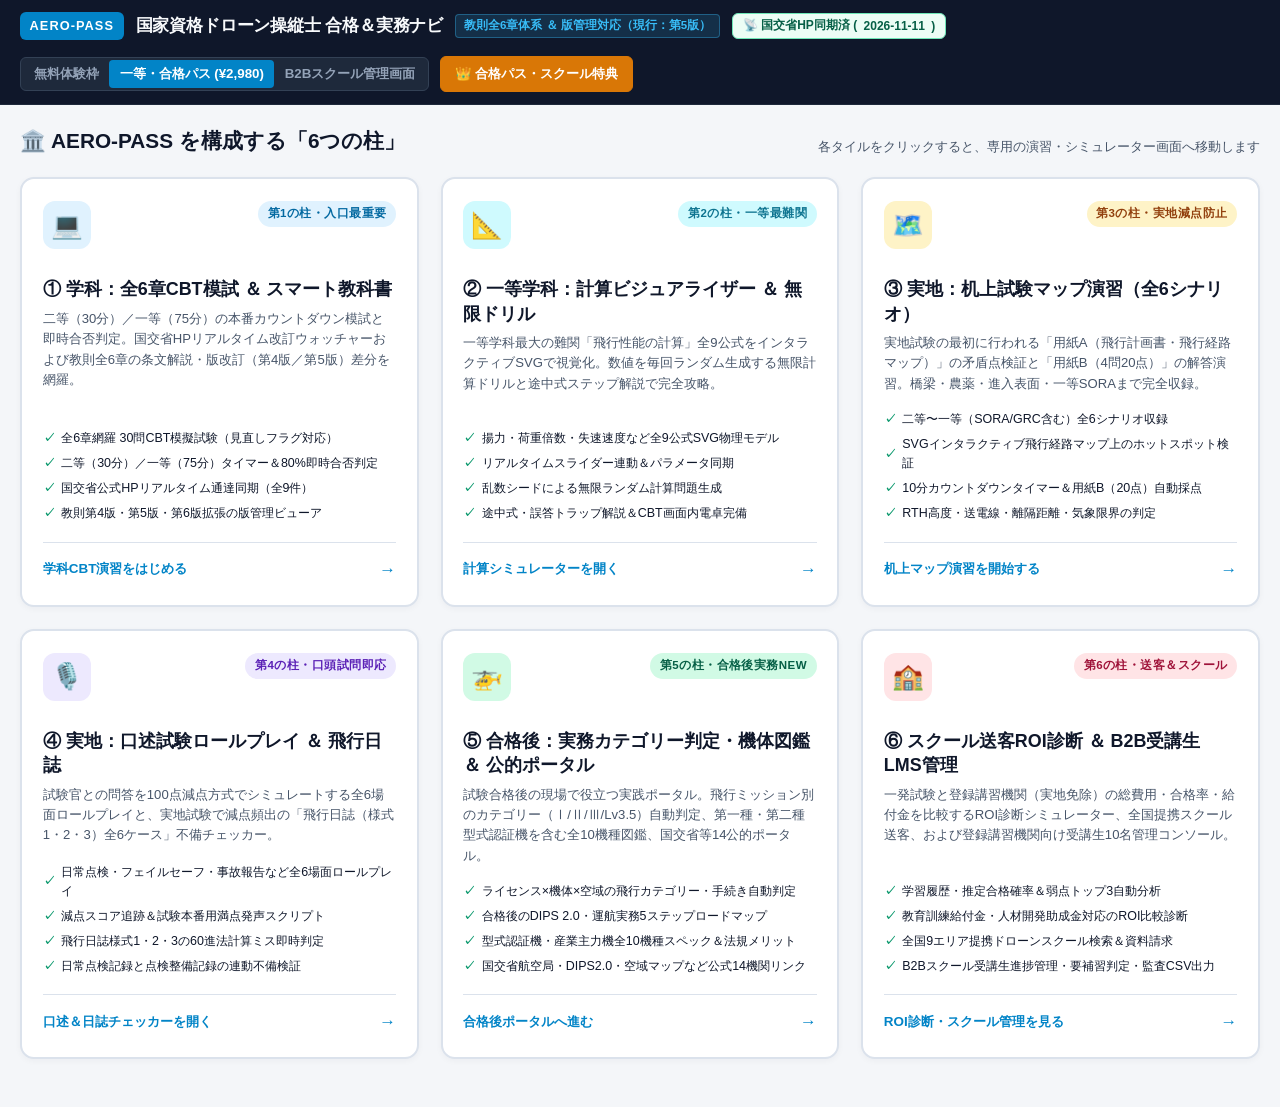
==== commit 9ef7bfd9: "feat(branding): update title to 国家資格ドローン操縦士 合格＆実務ナビ" ====
--- a/index.html
+++ b/index.html
@@ -3,7 +3,7 @@
 <head>
   <meta charset="UTF-8" />
   <meta name="viewport" content="width=device-width, initial-scale=1.0" />
-  <title>AERO-PASS | 無人航空機操縦士（一等・二等）オールインワン実践シミュレーター（6本柱・教則全6章＆合格後実務ポータル）</title>
+  <title>AERO-PASS | 国家資格ドローン操縦士 合格＆実務ナビ（一等・二等・教則第5版完全準拠）</title>
   <meta name="description" content="国土交通省「無人航空機の飛行の安全に関する教則」全6章体系＆版管理（現行：第5版）完全対応。①全6章学科CBT＆国交省同期、②一等計算ビジュアライザー全9公式、③実地机上試験マップ6シナリオ、④口述＆飛行日誌チェッカー、⑤合格後機体図鑑10機種・実務カテゴリー判定・14公的機関ポータル、⑥スクールROI診断・B2B LMS管理の6本柱。" />
   <link rel="stylesheet" href="styles.css" />
 </head>
@@ -13,7 +13,7 @@
     <div class="header-inner">
       <div class="brand-group" style="cursor:pointer;" onclick="switchModule('home')" title="トップ（6つの柱ポータル）へ戻る">
         <span class="brand-badge">AERO-PASS</span>
-        <h1 class="brand-title">無人航空機操縦士 オールインワン実践シミュレーター</h1>
+        <h1 class="brand-title">国家資格ドローン操縦士 合格＆実務ナビ</h1>
         <span class="edition-tag">教則全6章体系 ＆ 版管理対応（現行：第5版）</span>
         <button class="btn" style="padding:0.22rem 0.6rem; font-size:0.75rem; background:#ecfdf5; border-color:#6ee7b7; color:#065f46; font-weight:800;" onclick="event.stopPropagation(); openMlitWatcherFromAnywhere();" title="国土交通省（航空局）公式HP リアルタイム改訂ウォッチャーを開く">
           📡 国交省HP同期済 (<span id="header-mlit-verified-date">2026-11-11</span>)
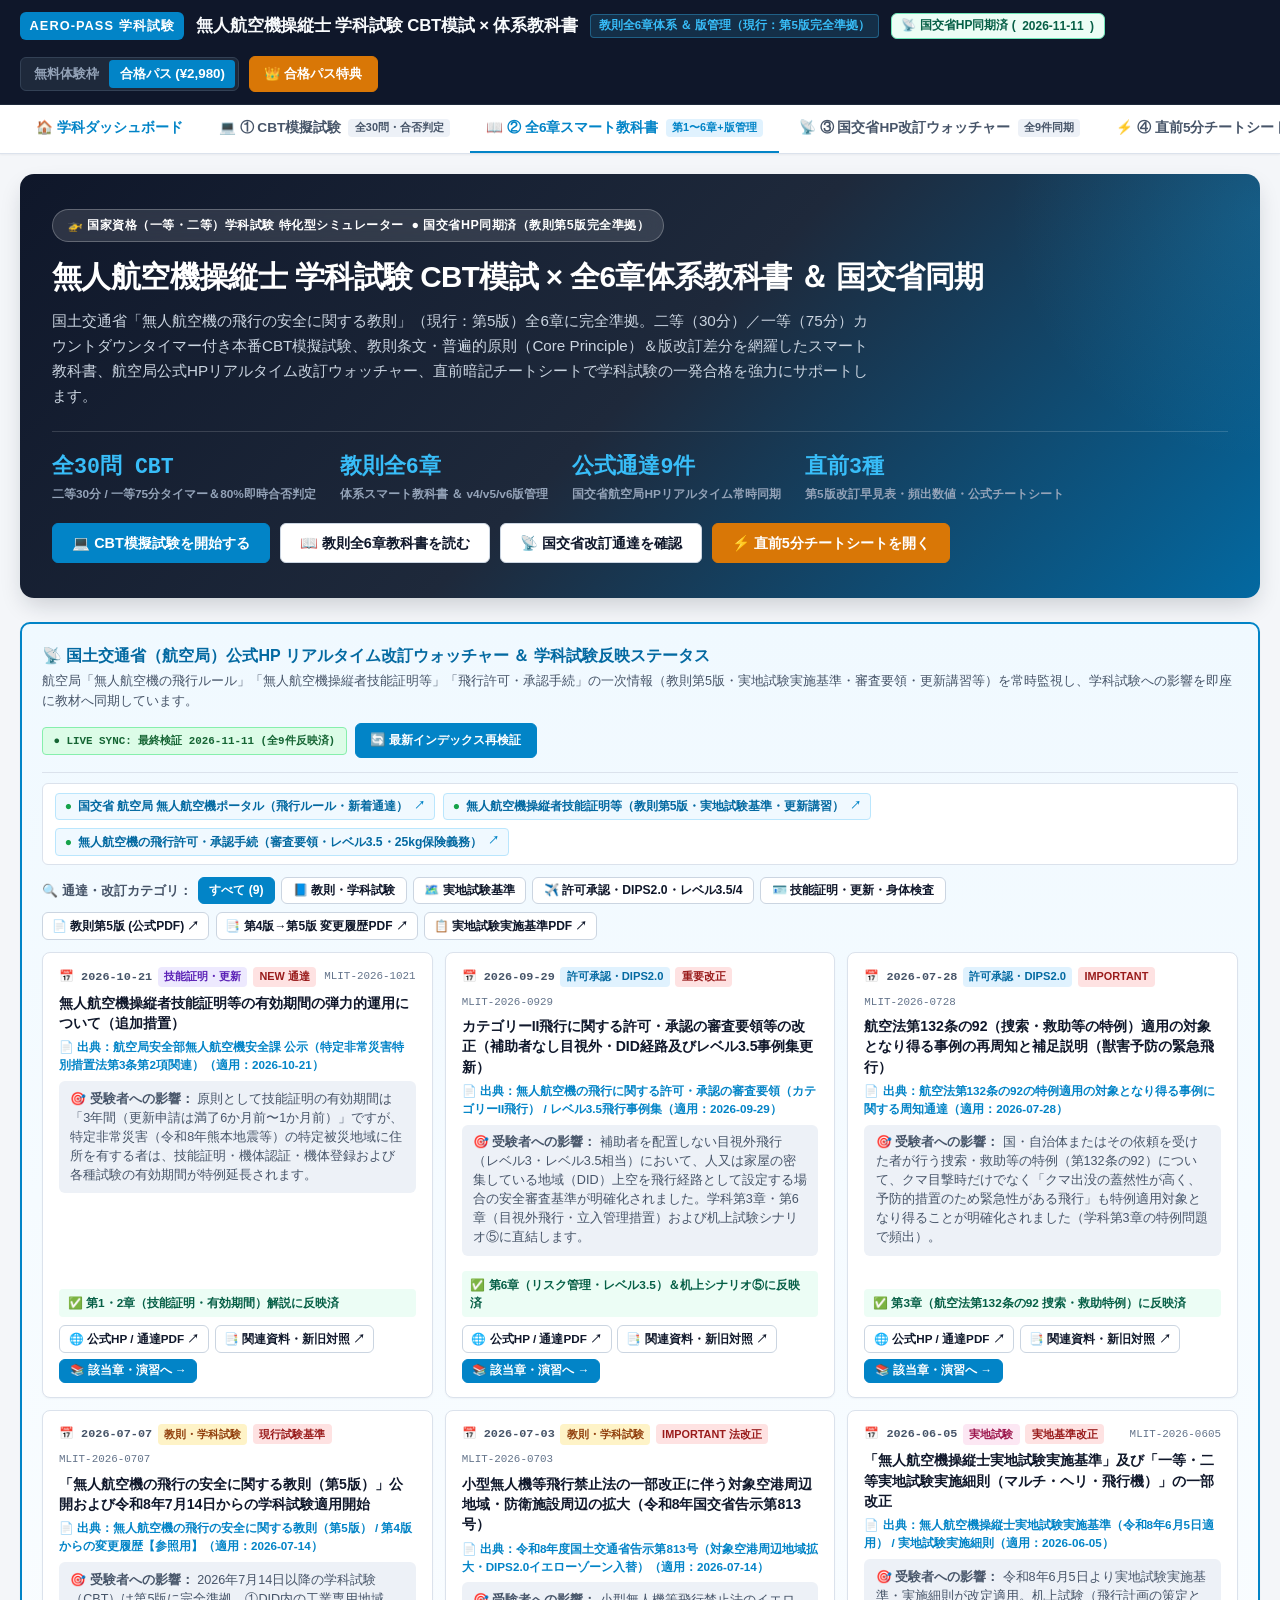
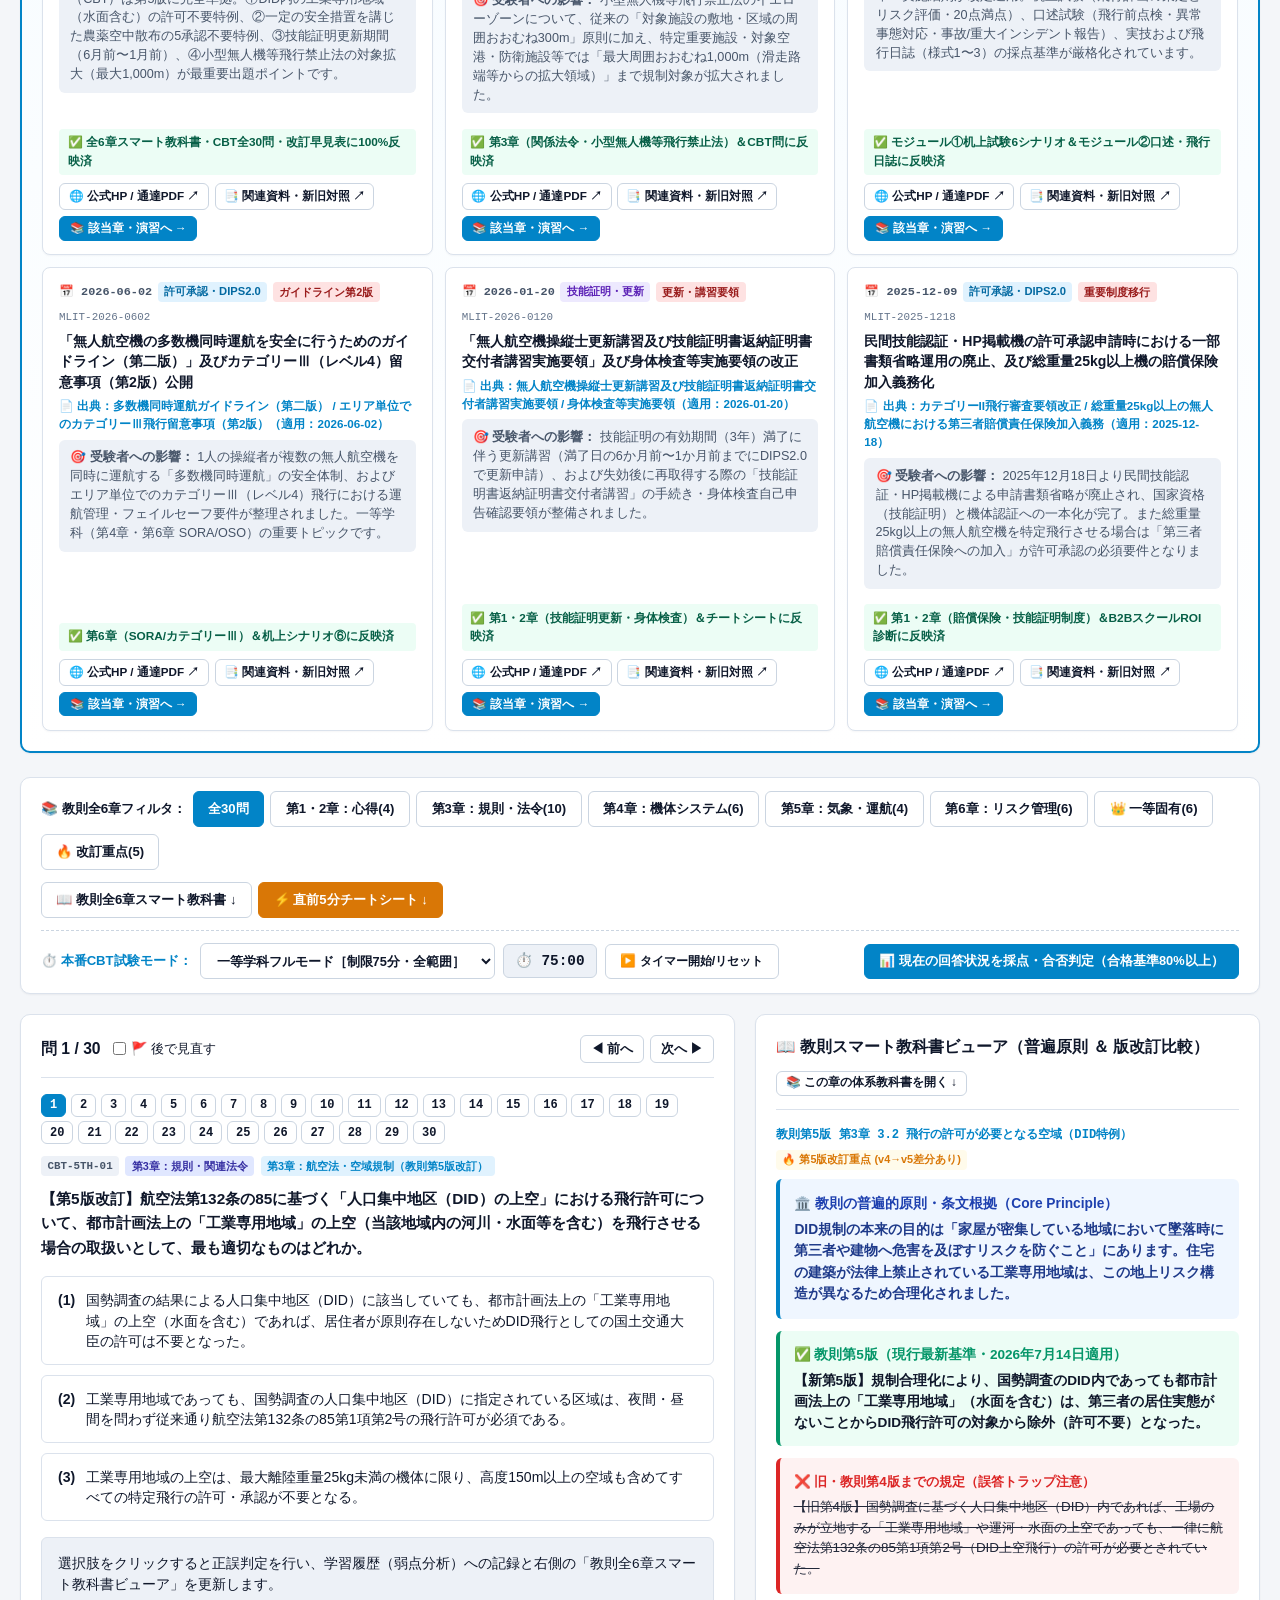
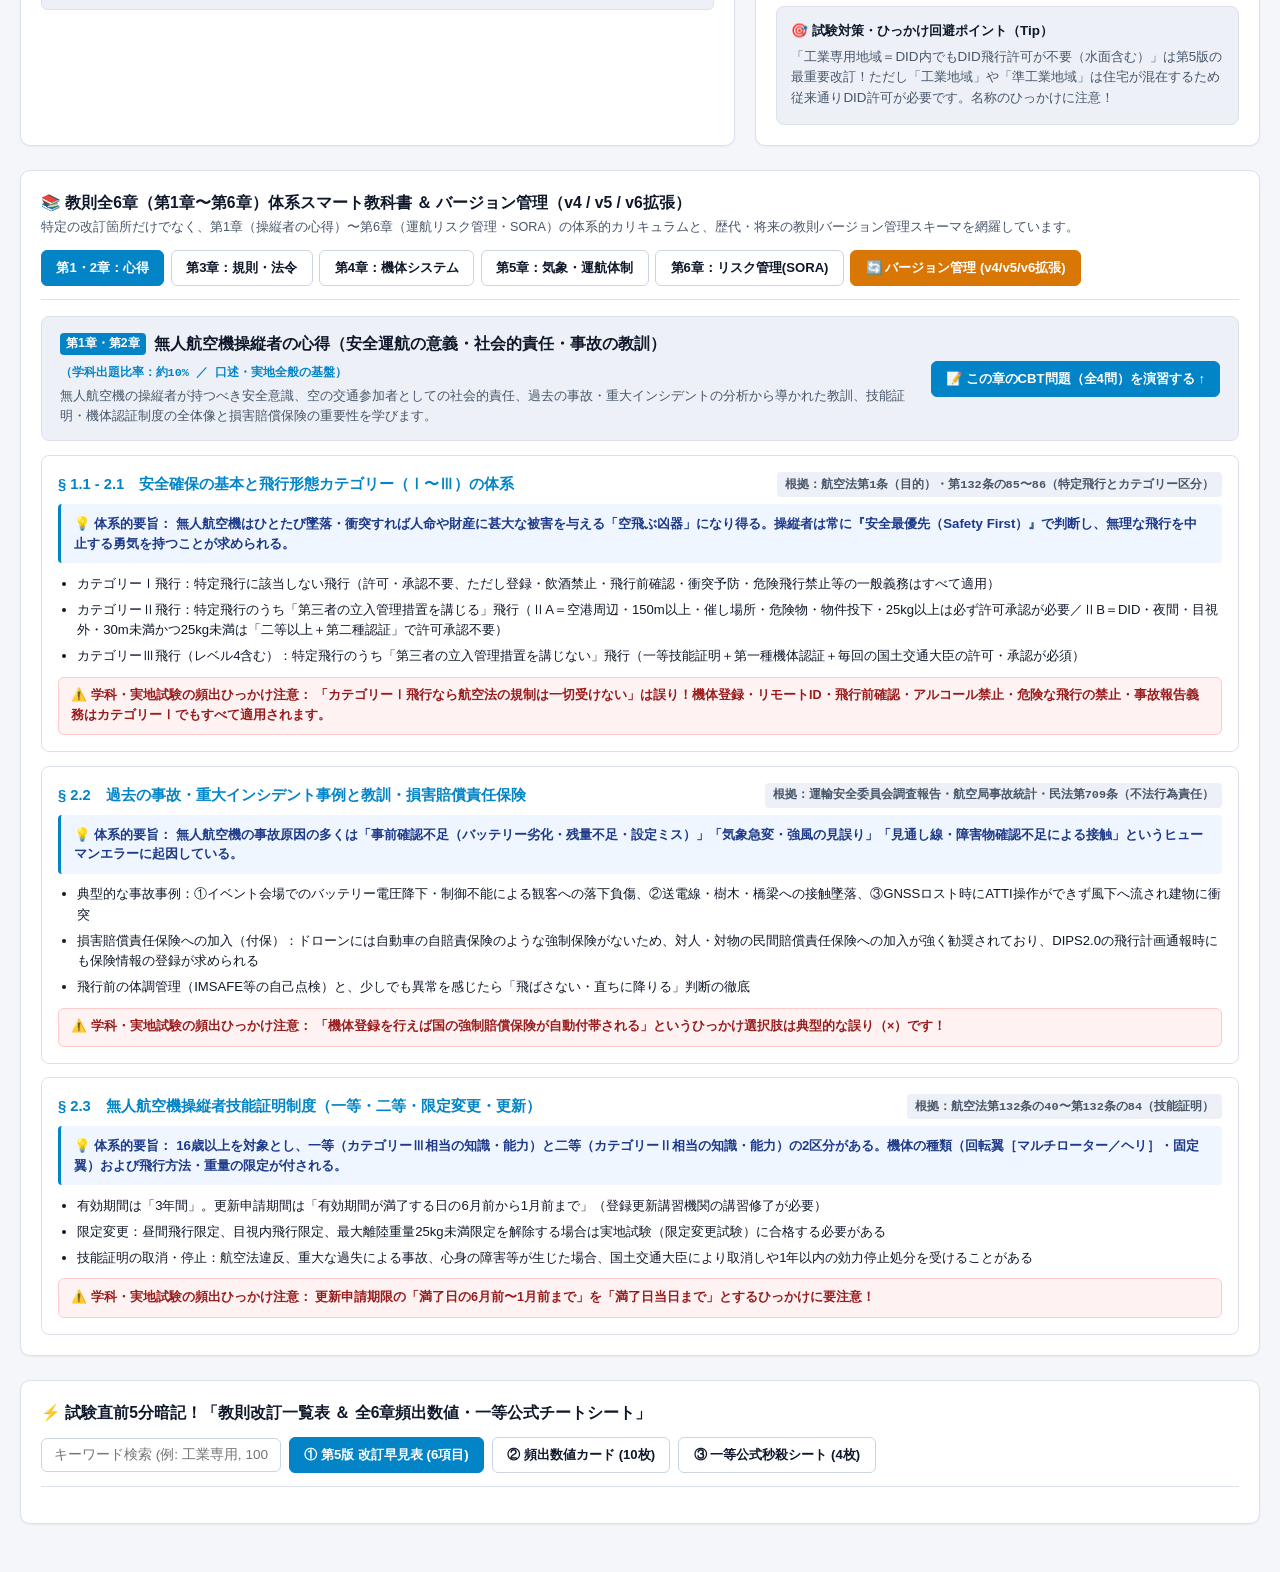
==== commit 6c146e40: "feat(academic-exam-focus): streamline platform strictly to Pillar 1 (CBT exam, textbook & MLIT live " ====
--- a/index.html
+++ b/index.html
@@ -3,526 +3,164 @@
 <head>
   <meta charset="UTF-8" />
   <meta name="viewport" content="width=device-width, initial-scale=1.0" />
-  <title>AERO-PASS | 国家資格ドローン操縦士 合格＆実務ナビ（一等・二等・教則第5版完全準拠）</title>
-  <meta name="description" content="国土交通省「無人航空機の飛行の安全に関する教則」全6章体系＆版管理（現行：第5版）完全対応。①全6章学科CBT＆国交省同期、②一等計算ビジュアライザー全9公式、③実地机上試験マップ6シナリオ、④口述＆飛行日誌チェッカー、⑤合格後機体図鑑10機種・実務カテゴリー判定・14公的機関ポータル、⑥スクールROI診断・B2B LMS管理の6本柱。" />
+  <title>AERO-PASS | 無人航空機操縦士（一等・二等）学科試験 CBT模擬試験 × 全6章体系教科書 ＆ 国交省同期</title>
+  <meta name="description" content="国土交通省「無人航空機の飛行の安全に関する教則」全6章体系＆版管理（現行：第5版完全準拠）。全6章CBT模擬試験（二等30分／一等75分タイマー・即時合否判定）、普遍原則・版改訂差分スマート教科書、航空局公式HPリアルタイム改訂同期、直前5分暗記チートシートを搭載した学科試験特化プラットフォーム。" />
   <link rel="stylesheet" href="styles.css" />
 </head>
 <body>
   <!-- Cockpit Header -->
   <header class="app-header">
     <div class="header-inner">
-      <div class="brand-group" style="cursor:pointer;" onclick="switchModule('home')" title="トップ（6つの柱ポータル）へ戻る">
-        <span class="brand-badge">AERO-PASS</span>
-        <h1 class="brand-title">国家資格ドローン操縦士 合格＆実務ナビ</h1>
-        <span class="edition-tag">教則全6章体系 ＆ 版管理対応（現行：第5版）</span>
-        <button class="btn" style="padding:0.22rem 0.6rem; font-size:0.75rem; background:#ecfdf5; border-color:#6ee7b7; color:#065f46; font-weight:800;" onclick="event.stopPropagation(); openMlitWatcherFromAnywhere();" title="国土交通省（航空局）公式HP リアルタイム改訂ウォッチャーを開く">
+      <div class="brand-group">
+        <span class="brand-badge">AERO-PASS 学科試験</span>
+        <h1 class="brand-title">無人航空機操縦士 学科試験 CBT模試 × 体系教科書</h1>
+        <span class="edition-tag">教則全6章体系 ＆ 版管理（現行：第5版完全準拠）</span>
+        <button class="btn" style="padding:0.22rem 0.6rem; font-size:0.75rem; background:#ecfdf5; border-color:#6ee7b7; color:#065f46; font-weight:800;" onclick="scrollToSection('mlit-watcher-section')" title="国土交通省（航空局）公式HP リアルタイム改訂ウォッチャーへジャンプ">
           📡 国交省HP同期済 (<span id="header-mlit-verified-date">2026-11-11</span>)
         </button>
       </div>
 
       <div class="header-actions">
-        <!-- User Tier Simulator (Free / B2C Pass / B2B School Admin) -->
+        <!-- User Tier Simulator (Free / B2C Pass) -->
         <div class="tier-switcher" role="group" aria-label="表示モード切替">
           <button id="tier-free" onclick="setAccessTier('free')">無料体験枠</button>
-          <button id="tier-pass" class="active" onclick="setAccessTier('pass')">一等・合格パス (¥2,980)</button>
-          <button id="tier-b2b" onclick="setAccessTier('b2b')">B2Bスクール管理画面</button>
+          <button id="tier-pass" class="active" onclick="setAccessTier('pass')">合格パス (¥2,980)</button>
         </div>
         <button id="btn-open-paywall" class="btn btn-amber" onclick="openPaywallModal()">
-          👑 合格パス・スクール特典
+          👑 合格パス特典
         </button>
       </div>
     </div>
   </header>
 
+  <!-- Main Academic Navigation -->
+  <nav class="nav-bar" aria-label="学科試験機能ナビゲーション">
+    <div class="nav-inner">
+      <button id="nav-dash" class="nav-tab active nav-tab-home" onclick="scrollToSection('academic-dashboard')">
+        🏠 学科ダッシュボード
+      </button>
+      <button id="nav-cbt" class="nav-tab" onclick="scrollToSection('cbt-exam-section')">
+        💻 ① CBT模擬試験 <span class="nav-pill">全30問・合否判定</span>
+      </button>
+      <button id="nav-textbook" class="nav-tab" onclick="scrollToSection('cbt-textbook-section')">
+        📖 ② 全6章スマート教科書 <span class="nav-pill">第1〜6章+版管理</span>
+      </button>
+      <button id="nav-watcher" class="nav-tab" onclick="scrollToSection('mlit-watcher-section')">
+        📡 ③ 国交省HP改訂ウォッチャー <span class="nav-pill">全9件同期</span>
+      </button>
+      <button id="nav-cheatsheet" class="nav-tab" onclick="scrollToSection('cbt-cheatsheet-section')">
+        ⚡ ④ 直前5分チートシート <span class="nav-pill">暗記カード</span>
+      </button>
+    </div>
+  </nav>
+
   <!-- Main Workspace -->
   <main class="main-container">
 
     <!-- =====================================================================
-         HOME PORTAL: トップページ — 核となる「6つの柱」タイルポータル
-         ===================================================================== -->
-    <section id="mod-home">
-
-
-      <!-- 6-Pillar Heading -->
-      <div class="pillar-section-heading">
-        <div class="pillar-section-title">
-          <span>🏛️ AERO-PASS を構成する「6つの柱」</span>
-        </div>
-        <span style="font-size:0.82rem; color:var(--text-secondary);">
-          各タイルをクリックすると、専用の演習・シミュレーター画面へ移動します
-        </span>
-      </div>
-
-      <!-- 6-Pillar Tile Grid -->
-      <div class="pillar-grid">
-
-        <!-- Pillar 1 Tile -->
-        <div class="pillar-tile pillar-accent-blue" onclick="switchModule('cbt')">
-          <div class="pillar-tile-top">
-            <div class="pillar-icon-box">💻</div>
-            <span class="pillar-num-badge">第1の柱・入口最重要</span>
-          </div>
-          <h3 class="pillar-title">① 学科：全6章CBT模試 ＆ スマート教科書</h3>
-          <p class="pillar-desc">
-            二等（30分）／一等（75分）の本番カウントダウン模試と即時合否判定。国交省HPリアルタイム改訂ウォッチャーおよび教則全6章の条文解説・版改訂（第4版／第5版）差分を網羅。
+         0. 学科試験 総合ダッシュボード（Hero Banner & Stats & Quick Action）
+         ===================================================================== -->
+    <section id="academic-dashboard" class="home-hero" style="margin-bottom:1.5rem;">
+      <div class="home-hero-badge">
+        <span>🚁 国家資格（一等・二等）学科試験 特化型シミュレーター</span>
+        <span>● 国交省HP同期済（教則第5版完全準拠）</span>
+      </div>
+      <h2 class="home-hero-title">
+        無人航空機操縦士 学科試験 CBT模試 × 全6章体系教科書 ＆ 国交省同期
+      </h2>
+      <p class="home-hero-subtitle">
+        国土交通省「無人航空機の飛行の安全に関する教則」（現行：第5版）全6章に完全準拠。二等（30分）／一等（75分）カウントダウンタイマー付き本番CBT模擬試験、教則条文・普遍的原則（Core Principle）＆版改訂差分を網羅したスマート教科書、航空局公式HPリアルタイム改訂ウォッチャー、直前暗記チートシートで学科試験の一発合格を強力にサポートします。
+      </p>
+
+      <div class="home-hero-stats">
+        <div class="home-stat-item" style="cursor:pointer;" onclick="scrollToSection('cbt-exam-section')">
+          <span class="home-stat-val">全30問 CBT</span>
+          <span class="home-stat-lbl">二等30分 / 一等75分タイマー＆80%即時合否判定</span>
+        </div>
+        <div class="home-stat-item" style="cursor:pointer;" onclick="scrollToSection('cbt-textbook-section')">
+          <span class="home-stat-val">教則全6章</span>
+          <span class="home-stat-lbl">体系スマート教科書 ＆ v4/v5/v6版管理</span>
+        </div>
+        <div class="home-stat-item" style="cursor:pointer;" onclick="scrollToSection('mlit-watcher-section')">
+          <span class="home-stat-val">公式通達9件</span>
+          <span class="home-stat-lbl">国交省航空局HPリアルタイム常時同期</span>
+        </div>
+        <div class="home-stat-item" style="cursor:pointer;" onclick="scrollToSection('cbt-cheatsheet-section')">
+          <span class="home-stat-val">直前3種</span>
+          <span class="home-stat-lbl">第5版改訂早見表・頻出数値・公式チートシート</span>
+        </div>
+      </div>
+
+      <div style="margin-top:1.25rem; display:flex; gap:0.6rem; flex-wrap:wrap;">
+        <button class="btn btn-primary" style="padding:0.6rem 1.2rem; font-size:0.9rem; font-weight:800;" onclick="scrollToSection('cbt-exam-section')">
+          💻 CBT模擬試験を開始する
+        </button>
+        <button class="btn" style="padding:0.6rem 1.2rem; font-size:0.9rem; font-weight:700; background:#ffffff;" onclick="scrollToSection('cbt-textbook-section')">
+          📖 教則全6章教科書を読む
+        </button>
+        <button class="btn" style="padding:0.6rem 1.2rem; font-size:0.9rem; font-weight:700; background:#ffffff;" onclick="scrollToSection('mlit-watcher-section')">
+          📡 国交省改訂通達を確認
+        </button>
+        <button class="btn btn-amber" style="padding:0.6rem 1.2rem; font-size:0.9rem; font-weight:800;" onclick="scrollToSection('cbt-cheatsheet-section')">
+          ⚡ 直前5分チートシートを開く
+        </button>
+      </div>
+    </section>
+
+    <!-- =====================================================================
+         1. 📡 国土交通省（航空局）公式HP リアルタイム改訂ウォッチャー
+         ===================================================================== -->
+    <section id="mlit-watcher-section" class="card" style="border:2px solid #0284c7; background:linear-gradient(180deg, #f0f9ff 0%, #ffffff 100%); margin-bottom:1.5rem;">
+      <div class="card-header" style="margin-bottom:0.65rem;">
+        <div>
+          <div class="card-title" style="color:#0369a1; font-size:1rem;">
+            📡 国土交通省（航空局）公式HP リアルタイム改訂ウォッチャー ＆ 学科試験反映ステータス
+          </div>
+          <p style="font-size:0.79rem; color:var(--text-secondary); margin-top:0.2rem;">
+            航空局「無人航空機の飛行ルール」「無人航空機操縦者技能証明等」「飛行許可・承認手続」の一次情報（教則第5版・実地試験実施基準・審査要領・更新講習等）を常時監視し、学科試験への影響を即座に教材へ同期しています。
           </p>
-          <ul class="pillar-features">
-            <li>全6章網羅 30問CBT模擬試験（見直しフラグ対応）</li>
-            <li>二等（30分）／一等（75分）タイマー＆80%即時合否判定</li>
-            <li>国交省公式HPリアルタイム通達同期（全9件）</li>
-            <li>教則第4版・第5版・第6版拡張の版管理ビューア</li>
-          </ul>
-          <div class="pillar-cta">
-            <span>学科CBT演習をはじめる</span>
-            <span class="pillar-cta-arrow">→</span>
-          </div>
-        </div>
-
-        <!-- Pillar 2 Tile -->
-        <div class="pillar-tile pillar-accent-cyan" onclick="switchModule('calc')">
-          <div class="pillar-tile-top">
-            <div class="pillar-icon-box">📐</div>
-            <span class="pillar-num-badge">第2の柱・一等最難関</span>
-          </div>
-          <h3 class="pillar-title">② 一等学科：計算ビジュアライザー ＆ 無限ドリル</h3>
-          <p class="pillar-desc">
-            一等学科最大の難関「飛行性能の計算」全9公式をインタラクティブSVGで視覚化。数値を毎回ランダム生成する無限計算ドリルと途中式ステップ解説で完全攻略。
-          </p>
-          <ul class="pillar-features">
-            <li>揚力・荷重倍数・失速速度など全9公式SVG物理モデル</li>
-            <li>リアルタイムスライダー連動＆パラメータ同期</li>
-            <li>乱数シードによる無限ランダム計算問題生成</li>
-            <li>途中式・誤答トラップ解説＆CBT画面内電卓完備</li>
-          </ul>
-          <div class="pillar-cta">
-            <span>計算シミュレーターを開く</span>
-            <span class="pillar-cta-arrow">→</span>
-          </div>
-        </div>
-
-        <!-- Pillar 3 Tile -->
-        <div class="pillar-tile pillar-accent-amber" onclick="switchModule('kijo')">
-          <div class="pillar-tile-top">
-            <div class="pillar-icon-box">🗺️</div>
-            <span class="pillar-num-badge">第3の柱・実地減点防止</span>
-          </div>
-          <h3 class="pillar-title">③ 実地：机上試験マップ演習（全6シナリオ）</h3>
-          <p class="pillar-desc">
-            実地試験の最初に行われる「用紙A（飛行計画書・飛行経路マップ）」の矛盾点検証と「用紙B（4問20点）」の解答演習。橋梁・農薬・進入表面・一等SORAまで完全収録。
-          </p>
-          <ul class="pillar-features">
-            <li>二等〜一等（SORA/GRC含む）全6シナリオ収録</li>
-            <li>SVGインタラクティブ飛行経路マップ上のホットスポット検証</li>
-            <li>10分カウントダウンタイマー＆用紙B（20点）自動採点</li>
-            <li>RTH高度・送電線・離隔距離・気象限界の判定</li>
-          </ul>
-          <div class="pillar-cta">
-            <span>机上マップ演習を開始する</span>
-            <span class="pillar-cta-arrow">→</span>
-          </div>
-        </div>
-
-        <!-- Pillar 4 Tile -->
-        <div class="pillar-tile pillar-accent-violet" onclick="switchModule('oral')">
-          <div class="pillar-tile-top">
-            <div class="pillar-icon-box">🎙️</div>
-            <span class="pillar-num-badge">第4の柱・口頭試問即応</span>
-          </div>
-          <h3 class="pillar-title">④ 実地：口述試験ロールプレイ ＆ 飛行日誌</h3>
-          <p class="pillar-desc">
-            試験官との問答を100点減点方式でシミュレートする全6場面ロールプレイと、実地試験で減点頻出の「飛行日誌（様式1・2・3）全6ケース」不備チェッカー。
-          </p>
-          <ul class="pillar-features">
-            <li>日常点検・フェイルセーフ・事故報告など全6場面ロールプレイ</li>
-            <li>減点スコア追跡＆試験本番用満点発声スクリプト</li>
-            <li>飛行日誌様式1・2・3の60進法計算ミス即時判定</li>
-            <li>日常点検記録と点検整備記録の連動不備検証</li>
-          </ul>
-          <div class="pillar-cta">
-            <span>口述＆日誌チェッカーを開く</span>
-            <span class="pillar-cta-arrow">→</span>
-          </div>
-        </div>
-
-        <!-- Pillar 5 Tile -->
-        <div class="pillar-tile pillar-accent-emerald" onclick="switchModule('portal')">
-          <div class="pillar-tile-top">
-            <div class="pillar-icon-box">🚁</div>
-            <span class="pillar-num-badge">第5の柱・合格後実務NEW</span>
-          </div>
-          <h3 class="pillar-title">⑤ 合格後：実務カテゴリー判定・機体図鑑 ＆ 公的ポータル</h3>
-          <p class="pillar-desc">
-            試験合格後の現場で役立つ実践ポータル。飛行ミッション別のカテゴリー（Ⅰ/Ⅱ/Ⅲ/Lv3.5）自動判定、第一種・第二種型式認証機を含む全10機種図鑑、国交省等14公的ポータル。
-          </p>
-          <ul class="pillar-features">
-            <li>ライセンス×機体×空域の飛行カテゴリー・手続き自動判定</li>
-            <li>合格後のDIPS 2.0・運航実務5ステップロードマップ</li>
-            <li>型式認証機・産業主力機全10機種スペック＆法規メリット</li>
-            <li>国交省航空局・DIPS2.0・空域マップなど公式14機関リンク</li>
-          </ul>
-          <div class="pillar-cta">
-            <span>合格後ポータルへ進む</span>
-            <span class="pillar-cta-arrow">→</span>
-          </div>
-        </div>
-
-        <!-- Pillar 6 Tile -->
-        <div class="pillar-tile pillar-accent-rose" onclick="switchModule('monetize')">
-          <div class="pillar-tile-top">
-            <div class="pillar-icon-box">🏫</div>
-            <span class="pillar-num-badge">第6の柱・送客＆スクール</span>
-          </div>
-          <h3 class="pillar-title">⑥ スクール送客ROI診断 ＆ B2B受講生LMS管理</h3>
-          <p class="pillar-desc">
-            一発試験と登録講習機関（実地免除）の総費用・合格率・給付金を比較するROI診断シミュレーター、全国提携スクール送客、および登録講習機関向け受講生10名管理コンソール。
-          </p>
-          <ul class="pillar-features">
-            <li>学習履歴・推定合格確率＆弱点トップ3自動分析</li>
-            <li>教育訓練給付金・人材開発助成金対応のROI比較診断</li>
-            <li>全国9エリア提携ドローンスクール検索＆資料請求</li>
-            <li>B2Bスクール受講生進捗管理・要補習判定・監査CSV出力</li>
-          </ul>
-          <div class="pillar-cta">
-            <span>ROI診断・スクール管理を見る</span>
-            <span class="pillar-cta-arrow">→</span>
-          </div>
-        </div>
-
-      </div>
-    </section>
-
-    <!-- =====================================================================
-         MODULE 3 (Pillar 3): 実地試験 — 机上試験（飛行計画マップ＆用紙B 4問20点演習・全6シナリオ）
-         ===================================================================== -->
-    <section id="mod-kijo" class="grid-12 hidden">
-      <!-- Breadcrumb Bar -->
-      <div class="col-12 page-breadcrumb-bar">
-        <div class="page-breadcrumb-left">
-          <button class="btn-back-home" onclick="switchModule('home')">🏠 トップ（6つの柱）へ戻る</button>
-          <span style="color:var(--border-strong);">/</span>
-          <span class="page-breadcrumb-title">🗺️ 第3の柱：実地試験 — 机上試験マップ演習（用紙A/B 全6シナリオ）</span>
-        </div>
-        <div style="display:flex; gap:0.4rem; align-items:center;">
-          <span class="nav-pill" style="background:#fef3c7; color:#92400e; font-weight:700;">用紙B 20点満点</span>
-          <span class="nav-pill">全6シナリオ</span>
-        </div>
-      </div>
-
-      <div class="col-7 card">
-        <div class="card-header">
-          <div class="card-title">
-            <span>📄 用紙A：飛行計画書・飛行経路マップ検証（全6シナリオ）</span>
-          </div>
-          <div style="display:flex; align-items:center; gap:0.5rem; flex-wrap:wrap;">
-            <select id="kijo-scenario-select" class="form-control" style="width:auto; max-width:340px;" onchange="loadKijoScenario(this.value)">
-              <option value="0">シナリオ①：河川橋梁の赤外線点検（強風・高圧線RTH不備）</option>
-              <option value="1">シナリオ②：工業専用地域隣接の夜間農薬散布（第5版特例）</option>
-              <option value="2">シナリオ③：市街地公園フェスティバル空撮（催し場所・離隔）</option>
-              <option value="3">シナリオ④：地方空港周辺での造成地写真測量（進入表面75m）</option>
-              <option value="4">シナリオ⑤：山間部集落への目視外物資配送（フレネル・投下1m）</option>
-              <option value="5">シナリオ⑥：【一等】都市部カテゴリーⅢ医薬品輸送（SORA/GRC）</option>
-            </select>
-            <span id="kijo-timer-badge" class="mono" style="background:var(--bg-subtle); padding:0.35rem 0.65rem; border-radius:6px; font-weight:700; border:1px solid var(--border-color);">
-              ⏱️ 10:00
-            </span>
-            <button id="btn-kijo-timer" class="btn" onclick="resetKijoTimer()">タイマー開始</button>
-          </div>
-        </div>
-
-        <!-- Interactive SVG Map -->
-        <div style="background:#f8fafc; border:1px solid var(--border-color); border-radius:8px; padding:0.75rem;">
-          <svg id="kijo-map-svg" viewBox="0 0 560 220" style="width:100%; height:auto; display:block;"></svg>
-        </div>
-
-        <!-- Flight Plan Specification Table -->
-        <div class="metric-grid">
-          <div class="metric-item">
-            <div class="metric-label">使用機体・耐風速上限</div>
-            <div id="kijo-spec-drone" class="metric-value" style="font-size:0.84rem; line-height:1.4;"></div>
-          </div>
-          <div class="metric-item">
-            <div class="metric-label">飛行日時・気象条件</div>
-            <div id="kijo-spec-weather" class="metric-value" style="font-size:0.84rem; line-height:1.4;"></div>
-          </div>
-          <div class="metric-item">
-            <div class="metric-label">高度・RTH・フェイルセーフ設定</div>
-            <div id="kijo-spec-rth" class="metric-value" style="font-size:0.84rem; line-height:1.4;"></div>
-          </div>
-        </div>
-
-        <div id="kijo-hotspot-alert" class="feedback-box" style="margin-top:0.85rem;">
-          💡 <strong>操作方法：</strong> マップ上の3つの検証ボックス（①経路・高度・RTH / ②立入管理・離隔・特例 / ③気象・限界・リスク評価）をクリックすると、飛行計画（用紙A）の矛盾点を検証できます。
-        </div>
-      </div>
-
-      <!-- Right Column: 用紙B 4問解答フォーム -->
-      <div class="col-5 card">
-        <div class="card-header">
-          <div class="card-title">📝 用紙B：机上試験 4問解答（各5点・計20点）</div>
-          <span id="kijo-total-score" class="mono" style="font-weight:800; color:var(--brand-primary); font-size:1rem;">未採点 / 20点</span>
-        </div>
-
-        <div id="kijo-questions-container" style="display:flex; flex-direction:column; gap:0.85rem;"></div>
-
-        <div style="margin-top:1rem; display:flex; gap:0.6rem;">
-          <button id="btn-grade-kijo" class="btn btn-primary" style="flex:1;" onclick="gradeKijoExam()">
-            ✅ 用紙Bを採点して学習履歴に記録（20点満点）
+        </div>
+        <div style="display:flex; align-items:center; gap:0.5rem; flex-wrap:wrap;">
+          <span id="mlit-watcher-status-badge" class="mono nav-pill" style="background:#dcfce7; color:#166534; font-weight:800; padding:0.3rem 0.65rem; border:1px solid #86efac;">
+            ● LIVE SYNC: 最終検証 2026-11-11 (全9件反映済)
+          </span>
+          <button id="btn-mlit-reverify" class="btn btn-primary" style="font-size:0.78rem;" onclick="reverifyMlitFeedIndex()">
+            🔄 最新インデックス再検証
           </button>
         </div>
-
-        <div id="kijo-grade-feedback" class="feedback-box hidden"></div>
-      </div>
-    </section>
-
-    <!-- =====================================================================
-         MODULE 4 (Pillar 4): 実地試験 — 口述試験AIロールプレイ(全6場面) ＆ 飛行日誌チェッカー(全6項目)
-         ===================================================================== -->
-    <section id="mod-oral" class="grid-12 hidden">
-      <!-- Breadcrumb Bar -->
-      <div class="col-12 page-breadcrumb-bar">
-        <div class="page-breadcrumb-left">
-          <button class="btn-back-home" onclick="switchModule('home')">🏠 トップ（6つの柱）へ戻る</button>
-          <span style="color:var(--border-strong);">/</span>
-          <span class="page-breadcrumb-title">🎙️ 第4の柱：実地試験 — 口述試験ロールプレイ ＆ 飛行日誌チェッカー</span>
-        </div>
-        <div style="display:flex; gap:0.4rem; align-items:center;">
-          <span class="nav-pill" style="background:#ede9fe; color:#5b21b6; font-weight:700;">100点減点方式</span>
-          <span class="nav-pill">6場面 × 6日誌</span>
-        </div>
-      </div>
-
-      <!-- Left: Oral Exam Simulator (6 Stages) -->
-      <div class="col-6 card">
-        <div class="card-header">
-          <div class="card-title">🎙️ 口述試験ロールプレイ（全6場面：二等・一等対応）</div>
-          <span id="oral-points-badge" class="mono" style="background:var(--status-success-bg); color:var(--status-success); padding:0.25rem 0.65rem; border-radius:6px; font-weight:800;">
-            残り持ち点: 100 / 100点
-          </span>
-        </div>
-
-        <div id="oral-stage-buttons" style="margin-bottom:0.85rem; display:flex; gap:0.4rem; flex-wrap:wrap;"></div>
-
-        <div style="background:var(--bg-subtle); border:1px solid var(--border-color); border-radius:8px; padding:1rem; margin-bottom:0.85rem;">
-          <div style="font-size:0.76rem; font-weight:700; color:var(--brand-primary); margin-bottom:0.35rem;" id="oral-stage-label"></div>
-          <p id="oral-examiner-q" style="font-weight:700; font-size:0.93rem; line-height:1.55;"></p>
-        </div>
-
-        <div id="oral-choices-box" class="choice-list"></div>
-
-        <div id="oral-result-box" class="feedback-box">
-          👆 試験官の質問に対する口頭回答を選択してください。模範発声フレーズと採点チェックポイントを表示します。
-        </div>
-
-        <!-- Model Voice Script & Key Points Box -->
-        <div id="oral-model-script-box" style="margin-top:0.85rem; background:#f8fafc; border:1px solid var(--border-color); border-radius:8px; padding:0.9rem;">
-          <div style="font-weight:700; font-size:0.82rem; color:var(--text-main); margin-bottom:0.35rem;">🗣️ 試験本番用・満点発声スクリプト ＆ 採点官チェックポイント</div>
-          <p id="oral-model-answer" style="font-size:0.82rem; color:#0f172a; background:#e0f2fe; padding:0.65rem; border-radius:6px; margin-bottom:0.5rem; line-height:1.55;"></p>
-          <ul id="oral-key-points" style="font-size:0.8rem; color:var(--text-secondary); padding-left:1.2rem; line-height:1.55;"></ul>
-        </div>
-      </div>
-
-      <!-- Right: Flight Log (飛行日誌 3様式・全6項目) Defect Inspector -->
-      <div class="col-6 card">
-        <div class="card-header">
-          <div class="card-title">📋 飛行日誌（様式1・2・3 全6ケース）不備チェッカー</div>
-          <span class="nav-pill">実地試験・減点頻出</span>
-        </div>
-
-        <p style="font-size:0.84rem; color:var(--text-secondary); margin-bottom:0.85rem;">
-          実地試験の最後に行われる「飛行日誌（様式1：飛行記録、様式2：日常点検記録、様式3：点検整備記録）」では、60進法の総飛行時間計算ミスや様式間の連動漏れが即減点となります。<strong>全6項目の不備事例をクリックして検証・修正</strong>してください。
-        </p>
-
-        <table class="data-table">
-          <thead>
-            <tr>
-              <th style="width:28%;">様式・点検項目</th>
-              <th style="width:48%;">受験者の誤記入例 → 正しい記載ルール</th>
-              <th style="width:24%;">判定・修正</th>
-            </tr>
-          </thead>
-          <tbody id="flight-log-tbody"></tbody>
-        </table>
-
-        <div id="flight-log-feedback" class="feedback-box" style="margin-top:0.85rem;">
-          💡 表の中の「⚠️ 検証・修正する」ボタンを押して、飛行日誌全6パターンの減点ポイントをマスターしましょう。
-        </div>
-      </div>
-    </section>
-
-    <!-- =====================================================================
-         MODULE 2 (Pillar 2): 一等学科 — 計算ビジュアライザー(全9公式) ＆ 無限ランダム生成ドリル
-         ===================================================================== -->
-    <section id="mod-calc" class="grid-12 hidden">
-      <!-- Breadcrumb Bar -->
-      <div class="col-12 page-breadcrumb-bar">
-        <div class="page-breadcrumb-left">
-          <button class="btn-back-home" onclick="switchModule('home')">🏠 トップ（6つの柱）へ戻る</button>
-          <span style="color:var(--border-strong);">/</span>
-          <span class="page-breadcrumb-title">📐 第2の柱：一等学科 — 飛行性能の計算 全9公式ビジュアライザー＆無限ドリル</span>
-        </div>
-        <div style="display:flex; gap:0.4rem; align-items:center;">
-          <span class="nav-pill" style="background:#cffafe; color:#0e7490; font-weight:700;">一等学科専用</span>
-          <span class="nav-pill">全9公式SVGモデル</span>
-        </div>
-      </div>
-
-      <!-- Left: Interactive Physics Visualizer (All 9 Formulas) -->
-      <div class="col-7 card">
-        <div class="card-header">
-          <div class="card-title">📐 一等・飛行性能の物理ビジュアライザー（全9公式完全網羅）</div>
-          <select id="calc-formula-select" class="form-control" style="width:auto; max-width:310px; font-weight:700;" onchange="setCalcVisualizer(this.value)"></select>
-        </div>
-
-        <!-- Quick Formula Buttons (All 9 Formulas) -->
-        <div id="calc-formula-buttons" style="display:flex; gap:0.35rem; flex-wrap:wrap; margin-bottom:0.85rem;"></div>
-
-        <!-- Formula Equation & Description Banner -->
-        <div style="background:var(--bg-subtle); border:1px solid var(--border-color); border-radius:8px; padding:0.75rem 0.9rem; margin-bottom:0.85rem;">
-          <div style="display:flex; justify-content:space-between; align-items:center; flex-wrap:wrap; gap:0.4rem;">
-            <strong id="calc-formula-title" style="font-size:0.88rem; color:var(--brand-primary);"></strong>
-            <span id="calc-formula-eq" class="mono" style="background:#ffffff; padding:0.2rem 0.55rem; border-radius:4px; border:1px solid var(--border-strong); font-weight:700; font-size:0.8rem;"></span>
-          </div>
-          <p id="calc-formula-desc" style="font-size:0.8rem; color:var(--text-secondary); margin-top:0.35rem;"></p>
-        </div>
-
-        <div class="slider-row">
-          <div>
-            <div style="display:flex; justify-content:space-between; font-size:0.82rem; margin-bottom:0.25rem;">
-              <span id="calc-s1-label">スライダー1</span>
-              <strong id="calc-s1-val" class="mono"></strong>
-            </div>
-            <input id="calc-s1" type="range" min="5" max="25" step="1" value="10" style="width:100%;" oninput="renderCalcVisualizer()" />
-          </div>
-          <div>
-            <div style="display:flex; justify-content:space-between; font-size:0.82rem; margin-bottom:0.25rem;">
-              <span id="calc-s2-label">スライダー2</span>
-              <strong id="calc-s2-val" class="mono"></strong>
-            </div>
-            <input id="calc-s2" type="range" min="15" max="60" step="15" value="45" style="width:100%;" oninput="renderCalcVisualizer()" />
-          </div>
-        </div>
-
-        <div style="background:#f8fafc; border:1px solid var(--border-color); border-radius:8px; padding:0.75rem;">
-          <svg id="calc-viz-svg" viewBox="0 0 540 185" style="width:100%; height:auto; display:block;"></svg>
-        </div>
-
-        <div class="metric-grid">
-          <div class="metric-item">
-            <div id="calc-m1-label" class="metric-label">指標1</div>
-            <div id="calc-m1-val" class="metric-value mono" style="font-size:1rem;"></div>
-          </div>
-          <div class="metric-item">
-            <div id="calc-m2-label" class="metric-label">指標2</div>
-            <div id="calc-m2-val" class="metric-value mono" style="font-size:1rem;"></div>
-          </div>
-          <div class="metric-item">
-            <div id="calc-m3-label" class="metric-label">指標3</div>
-            <div id="calc-m3-val" class="metric-value mono" style="font-size:0.86rem;"></div>
-          </div>
-        </div>
-
-        <div id="calc-step-box" class="mono" style="margin-top:0.75rem; font-size:0.79rem; background:#f8fafc; border:1px dashed var(--border-strong); padding:0.55rem 0.75rem; border-radius:6px; color:var(--text-secondary);"></div>
-      </div>
-
-      <!-- Right: Infinite Random Drill + Built-in CBT Calculator -->
-      <div class="col-5 card">
-        <div class="card-header">
-          <div class="card-title">🎲 無限ランダム計算ドリル（全9公式連動）</div>
-          <div style="display:flex; gap:0.4rem;">
-            <button class="btn" onclick="generateNewDrill(currentCalcViz)">🎯 選択中の公式で出題</button>
-            <button class="btn btn-primary" onclick="generateNewDrill('all')">🔄 全9公式ランダム出題</button>
-          </div>
-        </div>
-
-        <div id="drill-formula-tag" style="font-size:0.76rem; font-weight:700; color:var(--brand-primary); margin-bottom:0.35rem;"></div>
-        <div id="drill-stem" style="background:var(--bg-subtle); border:1px solid var(--border-color); border-radius:8px; padding:0.9rem; font-weight:600; margin-bottom:0.85rem; line-height:1.55;"></div>
-
-        <div id="drill-choices" class="choice-list"></div>
-
-        <div id="drill-feedback" class="feedback-box">
-          💡 解答を選ぶと、途中式と誤答トラップ解説を表示し、左の物理ビジュアライザーに問題の数値を自動同期します。
-        </div>
-
-        <!-- Mini CBT Calculator -->
-        <div style="margin-top:1rem; padding-top:0.85rem; border-top:1px solid var(--border-color);">
-          <div style="display:flex; justify-content:space-between; align-items:center; margin-bottom:0.4rem;">
-            <span style="font-size:0.78rem; font-weight:700; color:var(--text-secondary);">🧮 CBT試験画面内 簡易電卓（ルート・四則演算）</span>
-            <button class="btn" style="padding:0.2rem 0.5rem; font-size:0.72rem;" onclick="clearMiniCalc()">クリア (C)</button>
-          </div>
-          <div style="display:flex; gap:0.5rem;">
-            <input id="mini-calc-input" type="text" class="form-control mono" placeholder="例: (14*14)/(9.8*1.73)" />
-            <button class="btn btn-primary" onclick="evalMiniCalc()">＝ 計算</button>
-            <button class="btn" onclick="sqrtMiniCalc()">√ ルート</button>
-          </div>
-        </div>
-      </div>
-    </section>
-
-    <!-- =====================================================================
-         MODULE 1 (Pillar 1): 学科CBT完全再現モック(全30問・全6章フィルタ付) × 普遍的原則・版改訂ビューア ＋ 全6章スマート教科書＆チートシート
-         ===================================================================== -->
-    <section id="mod-cbt" class="grid-12 hidden">
-      <!-- Breadcrumb Bar -->
-      <div class="col-12 page-breadcrumb-bar">
-        <div class="page-breadcrumb-left">
-          <button class="btn-back-home" onclick="switchModule('home')">🏠 トップ（6つの柱）へ戻る</button>
-          <span style="color:var(--border-strong);">/</span>
-          <span class="page-breadcrumb-title">💻 第1の柱：学科試験 — 全6章CBT模試 × 体系教科書＆国交省同期</span>
-        </div>
-        <div style="display:flex; gap:0.4rem; align-items:center;">
-          <span class="nav-pill" style="background:#e0f2fe; color:#0369a1; font-weight:700;">教則第5版現行基準</span>
-          <span class="nav-pill">CBT全30問</span>
-        </div>
-      </div>
-
-      <!-- MLIT Live Regulatory Watcher & Sync Status Section -->
-      <div id="mlit-watcher-section" class="col-12 card" style="border:2px solid #0284c7; background:linear-gradient(180deg, #f0f9ff 0%, #ffffff 100%);">
-        <div class="card-header" style="margin-bottom:0.65rem;">
-          <div>
-            <div class="card-title" style="color:#0369a1; font-size:1rem;">
-              📡 国土交通省（航空局）公式HP リアルタイム改訂ウォッチャー ＆ AERO-PASS反映ステータス
-            </div>
-            <p style="font-size:0.79rem; color:var(--text-secondary); margin-top:0.2rem;">
-              航空局「無人航空機の飛行ルール」「無人航空機操縦者技能証明等」「飛行許可・承認手続」の一次情報（教則第5版・実地試験実施基準・審査要領・更新講習等）を常時監視し、試験への影響を即座に教材へ同期しています。
-            </p>
-          </div>
-          <div style="display:flex; align-items:center; gap:0.5rem; flex-wrap:wrap;">
-            <span id="mlit-watcher-status-badge" class="mono nav-pill" style="background:#dcfce7; color:#166534; font-weight:800; padding:0.3rem 0.65rem; border:1px solid #86efac;">
-              ● LIVE SYNC: 最終検証 2026-11-11 (全9件反映済)
-            </span>
-            <button id="btn-mlit-reverify" class="btn btn-primary" style="font-size:0.78rem;" onclick="reverifyMlitFeedIndex()">
-              🔄 最新インデックス再検証
-            </button>
-          </div>
-        </div>
-
-        <!-- Watched Official Sources Bar -->
-        <div id="mlit-watched-sources-bar" style="display:flex; gap:0.5rem; flex-wrap:wrap; margin-bottom:0.75rem; padding:0.55rem 0.75rem; background:#ffffff; border:1px solid var(--border-color); border-radius:6px; font-size:0.76rem;"></div>
-
-        <!-- Category Filters for MLIT Feed -->
-        <div style="display:flex; justify-content:space-between; align-items:center; flex-wrap:wrap; gap:0.5rem; margin-bottom:0.75rem;">
-          <div style="display:flex; align-items:center; gap:0.4rem; flex-wrap:wrap;">
-            <span style="font-weight:700; font-size:0.8rem; color:var(--text-secondary);">🔍 通達・改訂カテゴリ：</span>
-            <button id="mlit-cat-all" class="btn btn-primary" style="font-size:0.76rem; padding:0.25rem 0.65rem;" onclick="setMlitFeedFilter('all')">すべて (9)</button>
-            <button id="mlit-cat-kyosoku" class="btn" style="font-size:0.76rem; padding:0.25rem 0.65rem;" onclick="setMlitFeedFilter('kyosoku')">📘 教則・学科試験</button>
-            <button id="mlit-cat-jicchi" class="btn" style="font-size:0.76rem; padding:0.25rem 0.65rem;" onclick="setMlitFeedFilter('jicchi')">🗺️ 実地試験基準</button>
-            <button id="mlit-cat-kyoka" class="btn" style="font-size:0.76rem; padding:0.25rem 0.65rem;" onclick="setMlitFeedFilter('kyoka')">✈️ 許可承認・DIPS2.0・レベル3.5/4</button>
-            <button id="mlit-cat-koshin" class="btn" style="font-size:0.76rem; padding:0.25rem 0.65rem;" onclick="setMlitFeedFilter('koshin')">🪪 技能証明・更新・身体検査</button>
-          </div>
-          <div style="display:flex; gap:0.4rem; flex-wrap:wrap;">
-            <a href="https://www.mlit.go.jp/common/002010809.pdf" target="_blank" rel="noopener noreferrer" class="btn" style="font-size:0.75rem; padding:0.22rem 0.55rem; text-decoration:none;">📄 教則第5版 (公式PDF) ↗</a>
-            <a href="https://www.mlit.go.jp/common/002010810.pdf" target="_blank" rel="noopener noreferrer" class="btn" style="font-size:0.75rem; padding:0.22rem 0.55rem; text-decoration:none;">📑 第4版→第5版 変更履歴PDF ↗</a>
-            <a href="https://www.mlit.go.jp/koku/content/001971373.pdf" target="_blank" rel="noopener noreferrer" class="btn" style="font-size:0.75rem; padding:0.22rem 0.55rem; text-decoration:none;">📋 実地試験実施基準PDF ↗</a>
-          </div>
-        </div>
-
-        <div id="mlit-reverify-alert" class="feedback-box hidden" style="margin-bottom:0.75rem;"></div>
-
-        <!-- Feed Cards Grid -->
-        <div id="mlit-live-feed-container" style="display:grid; grid-template-columns:repeat(auto-fill, minmax(340px, 1fr)); gap:0.75rem;"></div>
-      </div>
-
-      <!-- Top Filter Bar for CBT Questions (All 30 Questions across 6 Chapters) + Exam Mode Timer & Instant Grading Bar -->
+      </div>
+
+      <!-- Watched Official Sources Bar -->
+      <div id="mlit-watched-sources-bar" style="display:flex; gap:0.5rem; flex-wrap:wrap; margin-bottom:0.75rem; padding:0.55rem 0.75rem; background:#ffffff; border:1px solid var(--border-color); border-radius:6px; font-size:0.76rem;"></div>
+
+      <!-- Category Filters for MLIT Feed -->
+      <div style="display:flex; justify-content:space-between; align-items:center; flex-wrap:wrap; gap:0.5rem; margin-bottom:0.75rem;">
+        <div style="display:flex; align-items:center; gap:0.4rem; flex-wrap:wrap;">
+          <span style="font-weight:700; font-size:0.8rem; color:var(--text-secondary);">🔍 通達・改訂カテゴリ：</span>
+          <button id="mlit-cat-all" class="btn btn-primary" style="font-size:0.76rem; padding:0.25rem 0.65rem;" onclick="setMlitFeedFilter('all')">すべて (9)</button>
+          <button id="mlit-cat-kyosoku" class="btn" style="font-size:0.76rem; padding:0.25rem 0.65rem;" onclick="setMlitFeedFilter('kyosoku')">📘 教則・学科試験</button>
+          <button id="mlit-cat-jicchi" class="btn" style="font-size:0.76rem; padding:0.25rem 0.65rem;" onclick="setMlitFeedFilter('jicchi')">🗺️ 実地試験基準</button>
+          <button id="mlit-cat-kyoka" class="btn" style="font-size:0.76rem; padding:0.25rem 0.65rem;" onclick="setMlitFeedFilter('kyoka')">✈️ 許可承認・DIPS2.0・レベル3.5/4</button>
+          <button id="mlit-cat-koshin" class="btn" style="font-size:0.76rem; padding:0.25rem 0.65rem;" onclick="setMlitFeedFilter('koshin')">🪪 技能証明・更新・身体検査</button>
+        </div>
+        <div style="display:flex; gap:0.4rem; flex-wrap:wrap;">
+          <a href="https://www.mlit.go.jp/common/002010809.pdf" target="_blank" rel="noopener noreferrer" class="btn" style="font-size:0.75rem; padding:0.22rem 0.55rem; text-decoration:none;">📄 教則第5版 (公式PDF) ↗</a>
+          <a href="https://www.mlit.go.jp/common/002010810.pdf" target="_blank" rel="noopener noreferrer" class="btn" style="font-size:0.75rem; padding:0.22rem 0.55rem; text-decoration:none;">📑 第4版→第5版 変更履歴PDF ↗</a>
+          <a href="https://www.mlit.go.jp/koku/content/001971373.pdf" target="_blank" rel="noopener noreferrer" class="btn" style="font-size:0.75rem; padding:0.22rem 0.55rem; text-decoration:none;">📋 実地試験実施基準PDF ↗</a>
+        </div>
+      </div>
+
+      <div id="mlit-reverify-alert" class="feedback-box hidden" style="margin-bottom:0.75rem;"></div>
+
+      <!-- Feed Cards Grid -->
+      <div id="mlit-live-feed-container" style="display:grid; grid-template-columns:repeat(auto-fill, minmax(340px, 1fr)); gap:0.75rem;"></div>
+    </section>
+
+    <!-- =====================================================================
+         2. 💻 CBT模擬試験 ＆ 教則スマート教科書ビューア
+         ===================================================================== -->
+    <section id="cbt-exam-section" class="grid-12" style="margin-bottom:1.5rem;">
+      <!-- Top Filter Bar for CBT Questions + Exam Mode Timer & Instant Grading Bar -->
       <div id="cbt-filter-bar-card" class="col-12 card" style="padding:0.85rem 1.25rem;">
         <div style="display:flex; justify-content:space-between; align-items:center; flex-wrap:wrap; gap:0.75rem;">
           <div style="display:flex; align-items:center; gap:0.4rem; flex-wrap:wrap;">
@@ -537,7 +175,7 @@
             <button id="cbt-filter-fifth" class="btn" onclick="setCbtFilter('fifth')">🔥 改訂重点(5)</button>
           </div>
           <div style="display:flex; gap:0.4rem; flex-wrap:wrap;">
-            <button class="btn" onclick="scrollToKyosokuTextbook()">📖 教則全6章スマート教科書 ＆ 版管理 ↓</button>
+            <button class="btn" onclick="scrollToKyosokuTextbook()">📖 教則全6章スマート教科書 ↓</button>
             <button class="btn btn-amber" onclick="scrollToCheatSheet()">⚡ 直前5分チートシート ↓</button>
           </div>
         </div>
@@ -547,7 +185,7 @@
           <div style="display:flex; align-items:center; gap:0.5rem; flex-wrap:wrap;">
             <span style="font-weight:800; font-size:0.82rem; color:var(--brand-primary);">⏱️ 本番CBT試験モード：</span>
             <select id="cbt-exam-mode-select" class="form-control" style="width:auto; font-size:0.8rem; font-weight:700;" onchange="changeCbtExamMode(this.value)">
-              <option value="nitou_30m">二等学科モード［制限30分・計算除外可］</option>
+              <option value="nitou_30m">二等学科モード［制限30分・基本問題］</option>
               <option value="ittou_75m" selected>一等学科フルモード［制限75分・全範囲］</option>
             </select>
             <span id="cbt-timer-display" class="mono" style="background:var(--bg-subtle); padding:0.32rem 0.7rem; border-radius:6px; font-weight:800; font-size:0.9rem; border:1px solid var(--border-strong); color:var(--text-main);">
@@ -602,7 +240,7 @@
       <!-- Right: Universal Core Principle + Version Diff Smart Textbook Viewer -->
       <div class="col-5 card">
         <div class="card-header">
-          <div class="card-title">📖 教則スマート教科書ビューア（普遍的原則 ＆ 版改訂比較）</div>
+          <div class="card-title">📖 教則スマート教科書ビューア（普遍原則 ＆ 版改訂比較）</div>
           <button class="btn" style="padding:0.2rem 0.55rem; font-size:0.74rem;" onclick="openKyosokuChapterForCurrentQ()">📚 この章の体系教科書を開く ↓</button>
         </div>
 
@@ -633,383 +271,91 @@
           <p id="cbt-diff-tip" style="color:var(--text-secondary); line-height:1.55;"></p>
         </div>
       </div>
-
-      <!-- Integrated Full-Width Section: 教則全6章 体系スマート教科書 ＆ バージョン管理機構 (v4/v5/v6拡張) -->
-      <div id="cbt-textbook-section" class="col-12 card">
-        <div class="card-header">
-          <div>
-            <div class="card-title">📚 教則全6章（第1章〜第6章）体系スマート教科書 ＆ バージョン管理（v4 / v5 / v6拡張）</div>
-            <p style="font-size:0.79rem; color:var(--text-secondary); margin-top:0.2rem;">
-              特定の改訂箇所だけでなく、第1章（操縦者の心得）〜第6章（運航リスク管理・SORA）の体系的カリキュラムと、歴代・将来の教則バージョン管理スキーマを網羅しています。
-            </p>
-          </div>
-          <div style="display:flex; gap:0.4rem; flex-wrap:wrap;">
-            <button id="kyosoku-tab-ch1_2" class="btn btn-primary" onclick="selectKyosokuTab('ch1_2')">第1・2章：心得</button>
-            <button id="kyosoku-tab-ch3" class="btn" onclick="selectKyosokuTab('ch3')">第3章：規則・法令</button>
-            <button id="kyosoku-tab-ch4" class="btn" onclick="selectKyosokuTab('ch4')">第4章：機体システム</button>
-            <button id="kyosoku-tab-ch5" class="btn" onclick="selectKyosokuTab('ch5')">第5章：気象・運航体制</button>
-            <button id="kyosoku-tab-ch6" class="btn" onclick="selectKyosokuTab('ch6')">第6章：リスク管理(SORA)</button>
-            <button id="kyosoku-tab-versions" class="btn btn-amber" onclick="selectKyosokuTab('versions')">🔄 バージョン管理 (v4/v5/v6拡張)</button>
-          </div>
-        </div>
-
-        <div id="kyosoku-textbook-body"></div>
-      </div>
-
-      <!-- Bottom Full-Width Section: SEO & Last-Minute 5-Min Cheat Sheet -->
-      <div id="cbt-cheatsheet-section" class="col-12 card">
-        <div class="card-header">
-          <div class="card-title">⚡ 試験直前5分暗記！「教則改訂一覧表 ＆ 全6章頻出数値・一等公式チートシート」</div>
-          <div style="display:flex; gap:0.5rem; align-items:center; flex-wrap:wrap;">
-            <input id="cheatsheet-search-input" type="text" class="form-control" style="width:240px;" placeholder="キーワード検索 (例: 工業専用, 1000m, 1m)" oninput="renderCheatSheet()" />
-            <button id="cs-tab-diff" class="btn btn-primary" onclick="setCheatSheetTab('diff')">① 第5版 改訂早見表 (6項目)</button>
-            <button id="cs-tab-num" class="btn" onclick="setCheatSheetTab('num')">② 頻出数値カード (10枚)</button>
-            <button id="cs-tab-form" class="btn" onclick="setCheatSheetTab('form')">③ 一等公式秒殺シート (4枚)</button>
-          </div>
-        </div>
-
-        <div id="cheatsheet-body"></div>
-      </div>
-    </section>
-
-    <!-- =====================================================================
-         MODULE 5 (Pillar 5): 合格後：機体図鑑・実務カテゴリー判定・国交省＆公的機関ポータル
-         ===================================================================== -->
-    <section id="mod-portal" class="grid-12 hidden">
-      <!-- Breadcrumb Bar -->
-      <div class="col-12 page-breadcrumb-bar">
-        <div class="page-breadcrumb-left">
-          <button class="btn-back-home" onclick="switchModule('home')">🏠 トップ（6つの柱）へ戻る</button>
-          <span style="color:var(--border-strong);">/</span>
-          <span class="page-breadcrumb-title">🚁 第5の柱：合格後実務ポータル — 機体図鑑・飛行カテゴリー判定・公的機関リンク</span>
-        </div>
-        <div style="display:flex; gap:0.4rem; align-items:center;">
-          <span class="nav-pill" style="background:#d1fae5; color:#065f46; font-weight:700;">実務・機体選定</span>
-          <span class="nav-pill">10機種 × 14機関</span>
-        </div>
-      </div>
-
-      <!-- Top Left: 飛行ミッション別・必要手続き＆カテゴリー（Ⅰ/ⅡB/ⅡA/Lv3.5/Ⅲ）自動判定シミュレーター -->
-      <div class="col-6 card">
-        <div class="card-header">
-          <div class="card-title">🛫 合格後実務「飛行ミッション別・必要手続き＆カテゴリー（Ⅰ/ⅡB/ⅡA/Lv3.5/Ⅲ）自動判定シミュレーター」</div>
-        </div>
-        <p style="font-size:0.82rem; color:var(--text-secondary); margin-bottom:0.85rem;">
-          保有する技能証明・使用する機体の型式/機体認証区分・飛行空域と方法の3条件を選択すると、航空法上のカテゴリー区分、DIPS 2.0での飛行許可・承認の要否、必須手続きと現場携行チェックリストをリアルタイム判定します。
-        </p>
-
-        <div class="metric-grid" style="margin-top:0; margin-bottom:0.85rem;">
-          <div style="text-align:left;">
-            <label for="portal-sim-license" style="font-size:0.75rem; font-weight:700; display:block; margin-bottom:0.25rem;">① 保有技能証明</label>
-            <select id="portal-sim-license" class="form-control" onchange="updatePortalMissionSim()">
-              <option value="ittou">一等（目視内限定解除済）</option>
-              <option value="nitou" selected>二等（目視内限定解除済）</option>
-              <option value="none">技能証明なし</option>
-            </select>
-          </div>
-          <div style="text-align:left;">
-            <label for="portal-sim-aircraft" style="font-size:0.75rem; font-weight:700; display:block; margin-bottom:0.25rem;">② 使用機体区分</label>
-            <select id="portal-sim-aircraft" class="form-control" onchange="updatePortalMissionSim()">
-              <option value="type1">第一種機体認証機</option>
-              <option value="type2" selected>第二種機体認証機（25kg未満）</option>
-              <option value="none_under25">型式認証なし（25kg未満）</option>
-              <option value="none_over25">25kg以上大型機</option>
-            </select>
-          </div>
-          <div style="text-align:left;">
-            <label for="portal-sim-airspace" style="font-size:0.75rem; font-weight:700; display:block; margin-bottom:0.25rem;">③ 飛行空域・方法</label>
-            <select id="portal-sim-airspace" class="form-control" onchange="updatePortalMissionSim()">
-              <option value="cat1_normal">カテゴリーⅠ（特定飛行なし）</option>
-              <option value="did_night_bvlos_30m" selected>DID・夜間・目視外・30m未満（立入管理あり）</option>
-              <option value="level3_5">レベル3.5飛行（機上カメラ＋保険＋運航概要宣言書）</option>
-              <option value="airport_150m_event_hazmat">空港周辺・150m以上・催し場所・危険物・物件投下</option>
-              <option value="third_party_overflight_lv4">第三者上空飛行（カテゴリーⅢ・レベル4）</option>
-            </select>
-          </div>
-        </div>
-
-        <div id="portal-sim-result-box"></div>
-      </div>
-
-      <!-- Top Right: 試験合格後のDIPS 2.0・運航実務 5ステップ完全ロードマップ -->
-      <div class="col-6 card">
-        <div class="card-header">
-          <div class="card-title">🗺️ 試験合格後のDIPS 2.0・運航実務 5ステップ完全ロードマップ</div>
-          <span class="nav-pill" style="background:#e0f2fe; color:#0369a1; font-weight:700;">交付申請〜3年更新・行政処分軽減</span>
-        </div>
-        <p style="font-size:0.82rem; color:var(--text-secondary); margin-bottom:0.75rem;">
-          指定試験機関（ClassNK）での合格証明書発行から、DIPS 2.0での技能証明書交付、機体登録・リモートID、賠償責任保険・包括/レベル3.5申請、毎日の飛行計画通報・飛行日誌、3年ごとの更新講習までを網羅しています。
-        </p>
-
-        <div id="portal-roadmap-tabs" style="display:flex; gap:0.4rem; flex-wrap:wrap; margin-bottom:0.85rem;"></div>
-        <div id="portal-roadmap-body"></div>
-      </div>
-
-      <!-- Middle Full-Width: 型式認証機・主要実務ドローン機体図鑑（全10機種・スペック＆法規メリット比較） -->
-      <div class="col-12 card">
-        <div class="card-header">
-          <div>
-            <div class="card-title">🚁 型式認証機・主要実務ドローン機体図鑑（全10機種・スペック＆法規メリット比較）</div>
-            <p style="font-size:0.79rem; color:var(--text-secondary); margin-top:0.2rem;">
-              第一種・第二種型式認証機（ACSL PF2-CAT3、イームズ E6150TC、Sony Airpeak S1）から、産業点検主力機（Matrice 350 RTK、Mavic 3 Enterprise）、25kg以上大型物流・農薬散布機（FlyCart 30、FAZER R G2、Agras T25/T50）まで、技能証明保有者が運航する際の航空法上のメリットを比較できます。
-            </p>
-          </div>
-          <div style="display:flex; gap:0.5rem; align-items:center; flex-wrap:wrap;">
-            <input id="portal-drone-search" type="text" class="form-control" style="width:230px;" placeholder="機種名・用途・法規で検索..." oninput="renderPortalDroneCatalog()" />
-          </div>
-        </div>
-
-        <div style="display:flex; gap:0.4rem; flex-wrap:wrap; margin-bottom:0.85rem;">
-          <button id="portal-drone-cat-all" class="btn btn-primary" style="font-size:0.77rem;" onclick="setPortalDroneCategory('all')">すべて(10)</button>
-          <button id="portal-drone-cat-type1_cert" class="btn" style="font-size:0.77rem;" onclick="setPortalDroneCategory('type1_cert')">第一種型式認証</button>
-          <button id="portal-drone-cat-type2_cert" class="btn" style="font-size:0.77rem;" onclick="setPortalDroneCategory('type2_cert')">第二種型式認証</button>
-          <button id="portal-drone-cat-enterprise" class="btn" style="font-size:0.77rem;" onclick="setPortalDroneCategory('enterprise')">産業・点検・測量</button>
-          <button id="portal-drone-cat-agri_logistics" class="btn" style="font-size:0.77rem;" onclick="setPortalDroneCategory('agri_logistics')">大型物流・農薬散布(25kg以上)</button>
-          <button id="portal-drone-cat-training_compact" class="btn" style="font-size:0.77rem;" onclick="setPortalDroneCategory('training_compact')">空撮・講習定番機</button>
-        </div>
-
-        <div id="portal-drone-grid" style="display:grid; grid-template-columns:repeat(auto-fill, minmax(360px, 1fr)); gap:0.85rem;"></div>
-      </div>
-
-      <!-- Bottom Full-Width: 国土交通省（航空局）・DIPS 2.0・空域マップ・電波法 公式ポータルリンク集（全14公的サイト） -->
-      <div class="col-12 card">
-        <div class="card-header">
-          <div>
-            <div class="card-title">🏛️ 国土交通省（航空局）・DIPS 2.0・空域マップ・電波法 公式ポータルリンク集（全14公的サイト）</div>
-            <p style="font-size:0.79rem; color:var(--text-secondary); margin-top:0.2rem;">
-              実務パイロットが日常業務で参照する国交省航空局、DIPS 2.0、日本海事協会、プロメトリック、国土地理院DIDマップ、警察庁・防衛省（小型無人機等飛行禁止法）、AIS JAPAN（NOTAM）、総務省電波利用、運輸安全委員会、気象庁の公式ポータルを網羅。
-            </p>
-          </div>
-          <div style="display:flex; gap:0.4rem; flex-wrap:wrap;">
-            <button id="portal-dir-cat-all" class="btn btn-primary" style="font-size:0.77rem;" onclick="setPortalDirectoryCategory('all')">すべて(14)</button>
-            <button id="portal-dir-cat-mlit_core" class="btn" style="font-size:0.77rem;" onclick="setPortalDirectoryCategory('mlit_core')">🏛️ 国交省・航空局公式</button>
-            <button id="portal-dir-cat-dips_exam" class="btn" style="font-size:0.77rem;" onclick="setPortalDirectoryCategory('dips_exam')">💻 DIPS 2.0・試験機関</button>
-            <button id="portal-dir-cat-airspace_map" class="btn" style="font-size:0.77rem;" onclick="setPortalDirectoryCategory('airspace_map')">🗺️ 空域・DID・飛行禁止法マップ</button>
-            <button id="portal-dir-cat-radio_safety" class="btn" style="font-size:0.77rem;" onclick="setPortalDirectoryCategory('radio_safety')">📡 電波法・事故調査・気象</button>
-          </div>
-        </div>
-
-        <div id="portal-directory-grid" style="display:grid; grid-template-columns:repeat(auto-fill, minmax(350px, 1fr)); gap:0.85rem;"></div>
-      </div>
-    </section>
-
-    <!-- =====================================================================
-         MODULE 6 (Pillar 6): スクール送客・個人弱点トップ3分析・B2B LMS管理画面
-         ===================================================================== -->
-    <section id="mod-monetize" class="grid-12 hidden">
-      <!-- Breadcrumb Bar -->
-      <div class="col-12 page-breadcrumb-bar">
-        <div class="page-breadcrumb-left">
-          <button class="btn-back-home" onclick="switchModule('home')">🏠 トップ（6つの柱）へ戻る</button>
-          <span style="color:var(--border-strong);">/</span>
-          <span class="page-breadcrumb-title">🏫 第6の柱：スクール送客・弱点分析・B2B受講生LMS管理</span>
-        </div>
-        <div style="display:flex; gap:0.4rem; align-items:center;">
-          <span class="nav-pill" style="background:#ffe4e6; color:#9f1239; font-weight:700;">ROI＆LMS</span>
-          <span class="nav-pill">全国9エリア</span>
-        </div>
-      </div>
-
-      <!-- Top Row: Personal Weakness Top 3 & Pass Probability Analytics -->
-      <div class="col-12 card">
-        <div class="card-header">
-          <div class="card-title">📊 【個人AI分析】あなたの推定合格確率 ＆ 最優先で復習すべき弱点トップ3</div>
-          <div style="display:flex; gap:0.5rem; align-items:center;">
-            <span id="study-pass-verdict" class="nav-pill" style="font-size:0.8rem; font-weight:800; padding:0.3rem 0.7rem;"></span>
-            <button class="btn" onclick="resetPersonalStudyData()">🔄 履歴リセット</button>
-          </div>
-        </div>
-
-        <div class="grid-12" style="gap:1rem;">
-          <div class="col-4">
-            <div class="metric-grid" style="grid-template-columns:repeat(2, 1fr); margin-top:0;">
-              <div class="metric-item">
-                <div class="metric-label">現在の推定合格確率</div>
-                <div id="study-prob-val" class="metric-value mono" style="color:var(--brand-primary); font-size:1.35rem;">--%</div>
-              </div>
-              <div class="metric-item">
-                <div class="metric-label">第5版改訂箇所 習熟度</div>
-                <div id="study-5th-val" class="metric-value mono" style="font-size:1.2rem;">--%</div>
-              </div>
-              <div class="metric-item">
-                <div class="metric-label">一等計算ドリル 正答率</div>
-                <div id="study-calc-val" class="metric-value mono" style="font-size:1.1rem;">--%</div>
-              </div>
-              <div class="metric-item">
-                <div class="metric-label">机上・口述 直近スコア</div>
-                <div id="study-desk-val" class="metric-value mono" style="font-size:1.1rem;">--点</div>
-              </div>
-            </div>
-          </div>
-
-          <div class="col-8">
-            <div style="font-weight:700; font-size:0.84rem; margin-bottom:0.45rem; color:var(--text-secondary);">🚨 最優先で復習すべき弱点トップ3（問題演習結果からリアルタイム算出）</div>
-            <div id="study-weakness-top3" style="display:grid; grid-template-columns:repeat(3, 1fr); gap:0.65rem;"></div>
-          </div>
-        </div>
-      </div>
-
-      <!-- Left: Cost & Pass Rate ROI Simulator -> School Lead Gen Funnel -->
-      <div class="col-6 card">
-        <div class="card-header">
-          <div class="card-title">🏫 【送客エンジン】一発試験 vs 登録講習機関（給付金対応ROI診断）</div>
-          <span id="cpa-revenue-pill" class="nav-pill" style="background:var(--status-warning-bg); color:var(--status-warning); font-weight:700;">累計送客報酬 ¥312,500</span>
-        </div>
-
-        <p style="font-size:0.83rem; color:var(--text-secondary); margin-bottom:0.85rem;">
-          資格区分・現在の操縦経験・利用できる給付金（教育訓練給付金／人材開発支援助成金）を選択すると、「指定試験機関での一発試験（再受験・コート代込）」と「登録講習機関（実地100%免除）」の総費用と合格率を精密比較します。
-        </p>
-
-        <div class="metric-grid" style="margin-top:0; margin-bottom:0.85rem;">
-          <div style="text-align:left;">
-            <label style="font-size:0.75rem; font-weight:700; display:block; margin-bottom:0.25rem;">① 取得目標の資格区分</label>
-            <select id="lead-license-type" class="form-control" onchange="updateSchoolComparison()">
-              <option value="nitou_basic">二等（基本）</option>
-              <option value="nitou_full" selected>二等（基本＋夜間・目視外フル）</option>
-              <option value="ittou_basic">一等（基本）</option>
-              <option value="ittou_full">一等（基本＋夜間・目視外フル）</option>
-            </select>
-          </div>
-          <div style="text-align:left;">
-            <label style="font-size:0.75rem; font-weight:700; display:block; margin-bottom:0.25rem;">② 現在の操縦経験・練習環境</label>
-            <select id="lead-exp-level" class="form-control" onchange="updateSchoolComparison()">
-              <option value="beginner">未経験・ATTI練習環境なし</option>
-              <option value="hobby">空撮経験あり（GPSのみ）</option>
-              <option value="pro">業務経験・練習コートあり</option>
-            </select>
-          </div>
-          <div style="text-align:left;">
-            <label style="font-size:0.75rem; font-weight:700; display:block; margin-bottom:0.25rem;">③ 給付金・助成金の活用</label>
-            <select id="lead-subsidy-type" class="form-control" onchange="updateSchoolComparison()">
-              <option value="kyufukin" selected>教育訓練給付金（個人20〜40%還付）</option>
-              <option value="joseikin">人材開発支援助成金（法人最大75%）</option>
-              <option value="none">利用しない（一般個人）</option>
-            </select>
-          </div>
-        </div>
-
-        <div id="school-comparison-box" style="background:var(--bg-subtle); border:1px solid var(--border-color); border-radius:8px; padding:0.9rem; margin-bottom:0.9rem;"></div>
-
-        <!-- Area School Directory & Lead Gen Form -->
-        <div style="border-top:1px solid var(--border-color); padding-top:0.85rem;">
-          <div style="display:flex; justify-content:space-between; align-items:center; margin-bottom:0.5rem; flex-wrap:wrap; gap:0.4rem;">
-            <div style="font-weight:700; font-size:0.86rem;">📩 全国エリア別・実地試験免除の登録講習機関を検索＆資料請求</div>
-            <select id="lead-pref" class="form-control" style="width:auto;" onchange="renderMatchedSchools()">
-              <option value="東京都">関東（東京都・神奈川・千葉・埼玉）</option>
-              <option value="神奈川県">神奈川県（横浜・厚木）</option>
-              <option value="千葉県">千葉県・埼玉県（幕張・大宮）</option>
-              <option value="愛知県">中部（愛知県・静岡・長野）</option>
-              <option value="大阪府">関西（大阪府・兵庫・京都）</option>
-              <option value="北海道">北海道・東北（札幌・仙台）</option>
-              <option value="広島県">中国・四国（広島・高松）</option>
-              <option value="福岡県">九州・沖縄（博多・熊本・那覇）</option>
-              <option value="全国オンライン学科対応">全国オンライン学科＋47都道府県実技網</option>
-            </select>
-          </div>
-
-          <div id="matched-schools-list" style="display:flex; flex-direction:column; gap:0.5rem; margin-bottom:0.75rem;"></div>
-
-          <button class="btn btn-amber" style="width:100%; padding:0.65rem;" onclick="submitSchoolLead()">
-            🎁 選択エリアの提携スクール資料を一括請求（特典：合格パス ¥2,980 即時無料解放！）
-          </button>
-          <div id="lead-submit-msg" class="feedback-box hidden"></div>
-        </div>
-      </div>
-
-      <!-- Right: B2B School LMS Multi-Tenant Dashboard (10 Students + Filter + CSV Export) -->
-      <div class="col-6 card">
-        <div class="card-header">
-          <div class="card-title">🏢 【B2B LMS管理】登録講習機関向け 受講生10名進捗＆監査台帳出力</div>
-          <div style="display:flex; gap:0.4rem; align-items:center;">
-            <select id="b2b-tenant-select" class="form-control" style="width:auto; font-size:0.78rem;" onchange="changeB2bTenant(this.value)"></select>
-          </div>
-        </div>
-
-        <div id="b2b-tenant-meta" style="font-size:0.78rem; color:var(--text-secondary); margin-bottom:0.65rem; display:flex; justify-content:space-between; flex-wrap:wrap; gap:0.4rem;"></div>
-
-        <!-- Filter & Action Toolbar -->
-        <div style="display:flex; gap:0.45rem; flex-wrap:wrap; margin-bottom:0.75rem;">
-          <select id="b2b-status-filter" class="form-control" style="width:auto; font-size:0.8rem;" onchange="renderB2bTable()">
-            <option value="ALL">全ステータス表示</option>
-            <option value="OK">● 受験許可OKのみ</option>
-            <option value="WARN_REMEDIAL">▲ 計算・RTH要補習のみ</option>
-            <option value="NG_FIFTH_ED">× 第5版改訂箇所未達のみ</option>
-          </select>
-          <input id="b2b-search-input" type="text" class="form-control" style="width:155px; font-size:0.8rem;" placeholder="氏名・区分で検索..." oninput="renderB2bTable()" />
-          <button class="btn" style="font-size:0.78rem;" onclick="syncMyScoreToB2b()">👤 自分の成績を同期</button>
-          <button class="btn btn-primary" style="font-size:0.78rem;" onclick="downloadB2bCsv()">📥 監査用CSV出力</button>
-        </div>
-
-        <!-- KPI Summary Bar -->
-        <div id="b2b-kpi-summary" class="metric-grid" style="margin-top:0; margin-bottom:0.75rem;"></div>
-
-        <!-- 10 Students Table -->
-        <div style="max-height:340px; overflow-y:auto; border:1px solid var(--border-color); border-radius:6px;">
-          <table class="data-table">
-            <thead>
-              <tr>
-                <th>受講生名 / ID</th>
-                <th>目標区分</th>
-                <th>学科CBT</th>
-                <th>一等計算</th>
-                <th>机上/第5版</th>
-                <th>修了審査判定</th>
-              </tr>
-            </thead>
-            <tbody id="b2b-students-tbody"></tbody>
-          </table>
-        </div>
-
-        <div id="b2b-csv-preview-box" class="feedback-box hidden" style="margin-top:0.75rem;"></div>
-      </div>
+    </section>
+
+    <!-- =====================================================================
+         3. 📚 教則全6章 体系スマート教科書 ＆ バージョン管理 (v4/v5/v6拡張)
+         ===================================================================== -->
+    <section id="cbt-textbook-section" class="col-12 card" style="margin-bottom:1.5rem;">
+      <div class="card-header">
+        <div>
+          <div class="card-title">📚 教則全6章（第1章〜第6章）体系スマート教科書 ＆ バージョン管理（v4 / v5 / v6拡張）</div>
+          <p style="font-size:0.79rem; color:var(--text-secondary); margin-top:0.2rem;">
+            特定の改訂箇所だけでなく、第1章（操縦者の心得）〜第6章（運航リスク管理・SORA）の体系的カリキュラムと、歴代・将来の教則バージョン管理スキーマを網羅しています。
+          </p>
+        </div>
+        <div style="display:flex; gap:0.4rem; flex-wrap:wrap;">
+          <button id="kyosoku-tab-ch1_2" class="btn btn-primary" onclick="selectKyosokuTab('ch1_2')">第1・2章：心得</button>
+          <button id="kyosoku-tab-ch3" class="btn" onclick="selectKyosokuTab('ch3')">第3章：規則・法令</button>
+          <button id="kyosoku-tab-ch4" class="btn" onclick="selectKyosokuTab('ch4')">第4章：機体システム</button>
+          <button id="kyosoku-tab-ch5" class="btn" onclick="selectKyosokuTab('ch5')">第5章：気象・運航体制</button>
+          <button id="kyosoku-tab-ch6" class="btn" onclick="selectKyosokuTab('ch6')">第6章：リスク管理(SORA)</button>
+          <button id="kyosoku-tab-versions" class="btn btn-amber" onclick="selectKyosokuTab('versions')">🔄 バージョン管理 (v4/v5/v6拡張)</button>
+        </div>
+      </div>
+
+      <div id="kyosoku-textbook-body"></div>
+    </section>
+
+    <!-- =====================================================================
+         4. ⚡ 試験直前5分暗記！教則改訂一覧表 ＆ 全6章頻出数値・公式チートシート
+         ===================================================================== -->
+    <section id="cbt-cheatsheet-section" class="col-12 card" style="margin-bottom:1.5rem;">
+      <div class="card-header">
+        <div class="card-title">⚡ 試験直前5分暗記！「教則改訂一覧表 ＆ 全6章頻出数値・一等公式チートシート」</div>
+        <div style="display:flex; gap:0.5rem; align-items:center; flex-wrap:wrap;">
+          <input id="cheatsheet-search-input" type="text" class="form-control" style="width:240px;" placeholder="キーワード検索 (例: 工業専用, 1000m, 1m)" oninput="renderCheatSheet()" />
+          <button id="cs-tab-diff" class="btn btn-primary" onclick="setCheatSheetTab('diff')">① 第5版 改訂早見表 (6項目)</button>
+          <button id="cs-tab-num" class="btn" onclick="setCheatSheetTab('num')">② 頻出数値カード (10枚)</button>
+          <button id="cs-tab-form" class="btn" onclick="setCheatSheetTab('form')">③ 一等公式秒殺シート (4枚)</button>
+        </div>
+      </div>
+
+      <div id="cheatsheet-body"></div>
     </section>
 
   </main>
 
-  <!-- Paywall & Pricing Modal -->
+  <!-- Paywall & Pricing Modal (学科試験特化) -->
   <div id="paywall-modal" class="modal-backdrop hidden" onclick="closePaywallModal(event)">
     <div class="modal-card" onclick="event.stopPropagation()">
       <div class="card-header">
-        <div class="card-title">👑 AERO-PASS 合格パスポート（個人買い切り ＆ スクール資料請求特典）</div>
+        <div class="card-title">👑 AERO-PASS 学科試験 合格パスポート（買い切り）</div>
         <button class="btn" onclick="closePaywallModal()">✕ 閉じる</button>
       </div>
 
       <p style="font-size:0.86rem; color:var(--text-secondary); margin-bottom:1rem;">
-        サブスク解約忘れの心配がない<strong>「1回買い切り型」</strong>。さらに提携ドローンスクール（登録講習機関）のパンフレット請求・ROI診断を利用された方は、合格パスが<strong>完全無料（¥0）</strong>で即時アンロックされます。
+        サブスク解約忘れの心配がない<strong>「1回買い切り型」</strong>。全30問CBT模擬試験・教則全6章スマート教科書・国交省リアルタイム同期・直前チートシートを無制限でご利用いただけます。
       </p>
 
       <div class="grid-12" style="gap:0.85rem;">
         <div class="col-6" style="border:1px solid var(--border-color); border-radius:8px; padding:1rem;">
-          <div style="font-weight:700; font-size:0.95rem;">二等・完全合格パック</div>
+          <div style="font-weight:700; font-size:0.95rem;">二等学科・完全合格パック</div>
           <div class="mono" style="font-size:1.4rem; font-weight:800; color:var(--brand-primary); margin:0.35rem 0;">¥1,980 <span style="font-size:0.75rem; font-weight:500; color:var(--text-secondary);">（税込・買い切り）</span></div>
           <ul style="font-size:0.8rem; color:var(--text-secondary); padding-left:1.1rem; margin-bottom:0.85rem; line-height:1.6;">
-            <li>教則第5版対応 二等CBT模擬試験＆差分ビューア</li>
-            <li>実地：机上試験マップ演習（全6シナリオ）</li>
-            <li>実地：口述試験6場面＆飛行日誌6項目チェッカー</li>
+            <li>教則第5版対応 二等CBT模擬試験＆即時合否判定</li>
+            <li>普遍的原則＆第4版/第5版差分教科書</li>
+            <li>直前5分暗記チートシート（改訂早見表・頻出数値）</li>
           </ul>
           <button class="btn btn-primary" style="width:100%;" onclick="activatePass('nitou')">Stripe決済で二等パスを解放</button>
         </div>
 
         <div class="col-6" style="border:2px solid var(--brand-primary); border-radius:8px; padding:1rem; background:var(--brand-primary-soft);">
-          <div style="font-weight:800; font-size:0.95rem; color:var(--brand-primary);">一等＆二等 オールインワンパック</div>
+          <div style="font-weight:800; font-size:0.95rem; color:var(--brand-primary);">一等＆二等 学科マスターパック</div>
           <div class="mono" style="font-size:1.4rem; font-weight:800; color:var(--brand-primary); margin:0.35rem 0;">¥2,980 <span style="font-size:0.75rem; font-weight:500; color:var(--text-secondary);">（税込・買い切り）</span></div>
           <ul style="font-size:0.8rem; color:var(--text-main); padding-left:1.1rem; margin-bottom:0.85rem; line-height:1.6;">
-            <li><strong>二等パックの全機能</strong>に加え、一等固有SORA/OSO問題</li>
-            <li><strong>一等：物理ビジュアライザー全9公式＆無限ドリル</strong></li>
-            <li>個人弱点トップ3分析＆全チートシート無制限閲覧</li>
+            <li><strong>二等パックの全機能</strong>に加え、一等固有SORA/リスク管理問題</li>
+            <li>一等75分本番カウントダウンタイマー＆採点</li>
+            <li>教則全6章体系スマート教科書＆v4/v5/v6版管理</li>
           </ul>
-          <button class="btn btn-primary" style="width:100%;" onclick="activatePass('ittou')">一番人気：一等オールインワンを解放</button>
+          <button class="btn btn-primary" style="width:100%;" onclick="activatePass('ittou')">一番人気：一等＆二等パックを解放</button>
         </div>
       </div>
     </div>
   </div>
 
-  <!-- External Specialized Modules Loaded Before app.js -->
+  <!-- External Exam Bank Data & Main Controller -->
   <script src="data/exam_bank.js"></script>
-  <script src="modules/physics_engine.js"></script>
-  <script src="modules/b2b_monetize.js"></script>
-  <script src="modules/growth_funnel.js"></script>
-  <script src="modules/pilot_portal.js"></script>
   <script src="app.js"></script>
 </body>
 </html>
--- a/styles.css
+++ b/styles.css
@@ -27,6 +27,10 @@
   --shadow-md: 0 4px 12px rgba(15, 23, 42, 0.07);
 }
 
+html {
+  scroll-behavior: smooth;
+}
+
 * {
   box-sizing: border-box;
   margin: 0;
@@ -137,6 +141,13 @@
   background: var(--bg-surface);
   border-bottom: 1px solid var(--border-color);
   box-shadow: var(--shadow-sm);
+  position: sticky;
+  top: 48px;
+  z-index: 35;
+}
+
+section[id] {
+  scroll-margin-top: 105px;
 }
 
 .nav-inner {
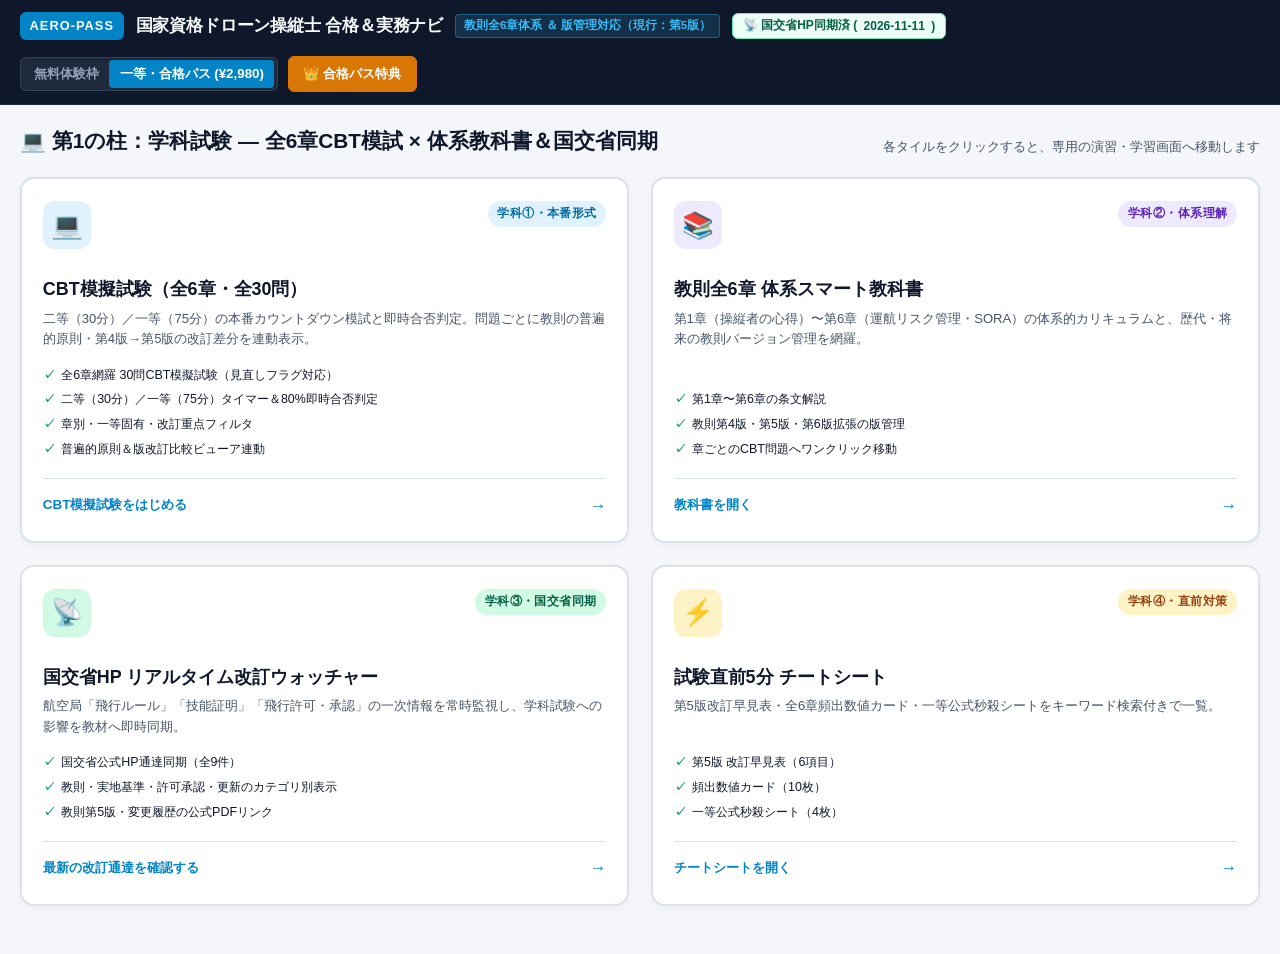
==== commit 7b54266e: "feat(academic-tile-portal): align branding to 国家資格ドローン操縦士 合格＆実務ナビ and implement academic tile portal" ====
--- a/index.html
+++ b/index.html
@@ -3,28 +3,28 @@
 <head>
   <meta charset="UTF-8" />
   <meta name="viewport" content="width=device-width, initial-scale=1.0" />
-  <title>AERO-PASS | 無人航空機操縦士（一等・二等）学科試験 CBT模擬試験 × 全6章体系教科書 ＆ 国交省同期</title>
-  <meta name="description" content="国土交通省「無人航空機の飛行の安全に関する教則」全6章体系＆版管理（現行：第5版完全準拠）。全6章CBT模擬試験（二等30分／一等75分タイマー・即時合否判定）、普遍原則・版改訂差分スマート教科書、航空局公式HPリアルタイム改訂同期、直前5分暗記チートシートを搭載した学科試験特化プラットフォーム。" />
+  <title>AERO-PASS | 国家資格ドローン操縦士 合格＆実務ナビ（一等・二等・教則第5版完全準拠）</title>
+  <meta name="description" content="国土交通省「無人航空機の飛行の安全に関する教則」全6章体系＆版管理（現行：第5版）完全対応。学科試験に特化し、全6章CBT模擬試験（二等30分／一等75分・即時合否判定）、教則全6章スマート教科書、国交省HPリアルタイム改訂ウォッチャー、直前5分チートシートを搭載。" />
   <link rel="stylesheet" href="styles.css" />
 </head>
 <body>
   <!-- Cockpit Header -->
   <header class="app-header">
     <div class="header-inner">
-      <div class="brand-group">
-        <span class="brand-badge">AERO-PASS 学科試験</span>
-        <h1 class="brand-title">無人航空機操縦士 学科試験 CBT模試 × 体系教科書</h1>
-        <span class="edition-tag">教則全6章体系 ＆ 版管理（現行：第5版完全準拠）</span>
-        <button class="btn" style="padding:0.22rem 0.6rem; font-size:0.75rem; background:#ecfdf5; border-color:#6ee7b7; color:#065f46; font-weight:800;" onclick="scrollToSection('mlit-watcher-section')" title="国土交通省（航空局）公式HP リアルタイム改訂ウォッチャーへジャンプ">
+      <div class="brand-group" style="cursor:pointer;" onclick="switchModule('home')" title="トップ（タイルポータル）へ戻る">
+        <span class="brand-badge">AERO-PASS</span>
+        <h1 class="brand-title">国家資格ドローン操縦士 合格＆実務ナビ</h1>
+        <span class="edition-tag">教則全6章体系 ＆ 版管理対応（現行：第5版）</span>
+        <button class="btn" style="padding:0.22rem 0.6rem; font-size:0.75rem; background:#ecfdf5; border-color:#6ee7b7; color:#065f46; font-weight:800;" onclick="event.stopPropagation(); openMlitWatcherFromAnywhere();" title="国土交通省（航空局）公式HP リアルタイム改訂ウォッチャーを開く">
           📡 国交省HP同期済 (<span id="header-mlit-verified-date">2026-11-11</span>)
         </button>
       </div>
 
       <div class="header-actions">
-        <!-- User Tier Simulator (Free / B2C Pass) -->
+        <!-- User Tier Simulator (Free / Pass) -->
         <div class="tier-switcher" role="group" aria-label="表示モード切替">
           <button id="tier-free" onclick="setAccessTier('free')">無料体験枠</button>
-          <button id="tier-pass" class="active" onclick="setAccessTier('pass')">合格パス (¥2,980)</button>
+          <button id="tier-pass" class="active" onclick="setAccessTier('pass')">一等・合格パス (¥2,980)</button>
         </div>
         <button id="btn-open-paywall" class="btn btn-amber" onclick="openPaywallModal()">
           👑 合格パス特典
@@ -33,134 +33,133 @@
     </div>
   </header>
 
-  <!-- Main Academic Navigation -->
-  <nav class="nav-bar" aria-label="学科試験機能ナビゲーション">
-    <div class="nav-inner">
-      <button id="nav-dash" class="nav-tab active nav-tab-home" onclick="scrollToSection('academic-dashboard')">
-        🏠 学科ダッシュボード
-      </button>
-      <button id="nav-cbt" class="nav-tab" onclick="scrollToSection('cbt-exam-section')">
-        💻 ① CBT模擬試験 <span class="nav-pill">全30問・合否判定</span>
-      </button>
-      <button id="nav-textbook" class="nav-tab" onclick="scrollToSection('cbt-textbook-section')">
-        📖 ② 全6章スマート教科書 <span class="nav-pill">第1〜6章+版管理</span>
-      </button>
-      <button id="nav-watcher" class="nav-tab" onclick="scrollToSection('mlit-watcher-section')">
-        📡 ③ 国交省HP改訂ウォッチャー <span class="nav-pill">全9件同期</span>
-      </button>
-      <button id="nav-cheatsheet" class="nav-tab" onclick="scrollToSection('cbt-cheatsheet-section')">
-        ⚡ ④ 直前5分チートシート <span class="nav-pill">暗記カード</span>
-      </button>
-    </div>
-  </nav>
-
   <!-- Main Workspace -->
   <main class="main-container">
 
     <!-- =====================================================================
-         0. 学科試験 総合ダッシュボード（Hero Banner & Stats & Quick Action）
+         HOME PORTAL: トップページ — 第1の柱「学科試験」タイルポータル
          ===================================================================== -->
-    <section id="academic-dashboard" class="home-hero" style="margin-bottom:1.5rem;">
-      <div class="home-hero-badge">
-        <span>🚁 国家資格（一等・二等）学科試験 特化型シミュレーター</span>
-        <span>● 国交省HP同期済（教則第5版完全準拠）</span>
-      </div>
-      <h2 class="home-hero-title">
-        無人航空機操縦士 学科試験 CBT模試 × 全6章体系教科書 ＆ 国交省同期
-      </h2>
-      <p class="home-hero-subtitle">
-        国土交通省「無人航空機の飛行の安全に関する教則」（現行：第5版）全6章に完全準拠。二等（30分）／一等（75分）カウントダウンタイマー付き本番CBT模擬試験、教則条文・普遍的原則（Core Principle）＆版改訂差分を網羅したスマート教科書、航空局公式HPリアルタイム改訂ウォッチャー、直前暗記チートシートで学科試験の一発合格を強力にサポートします。
-      </p>
-
-      <div class="home-hero-stats">
-        <div class="home-stat-item" style="cursor:pointer;" onclick="scrollToSection('cbt-exam-section')">
-          <span class="home-stat-val">全30問 CBT</span>
-          <span class="home-stat-lbl">二等30分 / 一等75分タイマー＆80%即時合否判定</span>
-        </div>
-        <div class="home-stat-item" style="cursor:pointer;" onclick="scrollToSection('cbt-textbook-section')">
-          <span class="home-stat-val">教則全6章</span>
-          <span class="home-stat-lbl">体系スマート教科書 ＆ v4/v5/v6版管理</span>
-        </div>
-        <div class="home-stat-item" style="cursor:pointer;" onclick="scrollToSection('mlit-watcher-section')">
-          <span class="home-stat-val">公式通達9件</span>
-          <span class="home-stat-lbl">国交省航空局HPリアルタイム常時同期</span>
-        </div>
-        <div class="home-stat-item" style="cursor:pointer;" onclick="scrollToSection('cbt-cheatsheet-section')">
-          <span class="home-stat-val">直前3種</span>
-          <span class="home-stat-lbl">第5版改訂早見表・頻出数値・公式チートシート</span>
-        </div>
-      </div>
-
-      <div style="margin-top:1.25rem; display:flex; gap:0.6rem; flex-wrap:wrap;">
-        <button class="btn btn-primary" style="padding:0.6rem 1.2rem; font-size:0.9rem; font-weight:800;" onclick="scrollToSection('cbt-exam-section')">
-          💻 CBT模擬試験を開始する
-        </button>
-        <button class="btn" style="padding:0.6rem 1.2rem; font-size:0.9rem; font-weight:700; background:#ffffff;" onclick="scrollToSection('cbt-textbook-section')">
-          📖 教則全6章教科書を読む
-        </button>
-        <button class="btn" style="padding:0.6rem 1.2rem; font-size:0.9rem; font-weight:700; background:#ffffff;" onclick="scrollToSection('mlit-watcher-section')">
-          📡 国交省改訂通達を確認
-        </button>
-        <button class="btn btn-amber" style="padding:0.6rem 1.2rem; font-size:0.9rem; font-weight:800;" onclick="scrollToSection('cbt-cheatsheet-section')">
-          ⚡ 直前5分チートシートを開く
-        </button>
+    <section id="mod-home">
+
+      <!-- Pillar 1 Heading -->
+      <div class="pillar-section-heading">
+        <div class="pillar-section-title">
+          <span>💻 第1の柱：学科試験 — 全6章CBT模試 × 体系教科書＆国交省同期</span>
+        </div>
+        <span style="font-size:0.82rem; color:var(--text-secondary);">
+          各タイルをクリックすると、専用の演習・学習画面へ移動します
+        </span>
+      </div>
+
+      <!-- Academic Tile Grid -->
+      <div class="pillar-grid pillar-grid-2x2">
+
+        <!-- Tile 1: CBT -->
+        <div class="pillar-tile pillar-accent-blue" onclick="switchModule('cbt')">
+          <div class="pillar-tile-top">
+            <div class="pillar-icon-box">💻</div>
+            <span class="pillar-num-badge">学科①・本番形式</span>
+          </div>
+          <h3 class="pillar-title">CBT模擬試験（全6章・全30問）</h3>
+          <p class="pillar-desc">
+            二等（30分）／一等（75分）の本番カウントダウン模試と即時合否判定。問題ごとに教則の普遍的原則・第4版→第5版の改訂差分を連動表示。
+          </p>
+          <ul class="pillar-features">
+            <li>全6章網羅 30問CBT模擬試験（見直しフラグ対応）</li>
+            <li>二等（30分）／一等（75分）タイマー＆80%即時合否判定</li>
+            <li>章別・一等固有・改訂重点フィルタ</li>
+            <li>普遍的原則＆版改訂比較ビューア連動</li>
+          </ul>
+          <div class="pillar-cta">
+            <span>CBT模擬試験をはじめる</span>
+            <span class="pillar-cta-arrow">→</span>
+          </div>
+        </div>
+
+        <!-- Tile 2: Textbook -->
+        <div class="pillar-tile pillar-accent-violet" onclick="switchModule('textbook')">
+          <div class="pillar-tile-top">
+            <div class="pillar-icon-box">📚</div>
+            <span class="pillar-num-badge">学科②・体系理解</span>
+          </div>
+          <h3 class="pillar-title">教則全6章 体系スマート教科書</h3>
+          <p class="pillar-desc">
+            第1章（操縦者の心得）〜第6章（運航リスク管理・SORA）の体系的カリキュラムと、歴代・将来の教則バージョン管理を網羅。
+          </p>
+          <ul class="pillar-features">
+            <li>第1章〜第6章の条文解説</li>
+            <li>教則第4版・第5版・第6版拡張の版管理</li>
+            <li>章ごとのCBT問題へワンクリック移動</li>
+          </ul>
+          <div class="pillar-cta">
+            <span>教科書を開く</span>
+            <span class="pillar-cta-arrow">→</span>
+          </div>
+        </div>
+
+        <!-- Tile 3: MLIT Watcher -->
+        <div class="pillar-tile pillar-accent-emerald" onclick="switchModule('watcher')">
+          <div class="pillar-tile-top">
+            <div class="pillar-icon-box">📡</div>
+            <span class="pillar-num-badge">学科③・国交省同期</span>
+          </div>
+          <h3 class="pillar-title">国交省HP リアルタイム改訂ウォッチャー</h3>
+          <p class="pillar-desc">
+            航空局「飛行ルール」「技能証明」「飛行許可・承認」の一次情報を常時監視し、学科試験への影響を教材へ即時同期。
+          </p>
+          <ul class="pillar-features">
+            <li>国交省公式HP通達同期（全9件）</li>
+            <li>教則・実地基準・許可承認・更新のカテゴリ別表示</li>
+            <li>教則第5版・変更履歴の公式PDFリンク</li>
+          </ul>
+          <div class="pillar-cta">
+            <span>最新の改訂通達を確認する</span>
+            <span class="pillar-cta-arrow">→</span>
+          </div>
+        </div>
+
+        <!-- Tile 4: Cheat Sheet -->
+        <div class="pillar-tile pillar-accent-amber" onclick="switchModule('cheatsheet')">
+          <div class="pillar-tile-top">
+            <div class="pillar-icon-box">⚡</div>
+            <span class="pillar-num-badge">学科④・直前対策</span>
+          </div>
+          <h3 class="pillar-title">試験直前5分 チートシート</h3>
+          <p class="pillar-desc">
+            第5版改訂早見表・全6章頻出数値カード・一等公式秒殺シートをキーワード検索付きで一覧。
+          </p>
+          <ul class="pillar-features">
+            <li>第5版 改訂早見表（6項目）</li>
+            <li>頻出数値カード（10枚）</li>
+            <li>一等公式秒殺シート（4枚）</li>
+          </ul>
+          <div class="pillar-cta">
+            <span>チートシートを開く</span>
+            <span class="pillar-cta-arrow">→</span>
+          </div>
+        </div>
+
       </div>
     </section>
 
     <!-- =====================================================================
-         1. 📡 国土交通省（航空局）公式HP リアルタイム改訂ウォッチャー
+         SUBPAGE ①: CBT模擬試験 ＆ スマート教科書ビューア
          ===================================================================== -->
-    <section id="mlit-watcher-section" class="card" style="border:2px solid #0284c7; background:linear-gradient(180deg, #f0f9ff 0%, #ffffff 100%); margin-bottom:1.5rem;">
-      <div class="card-header" style="margin-bottom:0.65rem;">
-        <div>
-          <div class="card-title" style="color:#0369a1; font-size:1rem;">
-            📡 国土交通省（航空局）公式HP リアルタイム改訂ウォッチャー ＆ 学科試験反映ステータス
-          </div>
-          <p style="font-size:0.79rem; color:var(--text-secondary); margin-top:0.2rem;">
-            航空局「無人航空機の飛行ルール」「無人航空機操縦者技能証明等」「飛行許可・承認手続」の一次情報（教則第5版・実地試験実施基準・審査要領・更新講習等）を常時監視し、学科試験への影響を即座に教材へ同期しています。
-          </p>
-        </div>
-        <div style="display:flex; align-items:center; gap:0.5rem; flex-wrap:wrap;">
-          <span id="mlit-watcher-status-badge" class="mono nav-pill" style="background:#dcfce7; color:#166534; font-weight:800; padding:0.3rem 0.65rem; border:1px solid #86efac;">
-            ● LIVE SYNC: 最終検証 2026-11-11 (全9件反映済)
-          </span>
-          <button id="btn-mlit-reverify" class="btn btn-primary" style="font-size:0.78rem;" onclick="reverifyMlitFeedIndex()">
-            🔄 最新インデックス再検証
-          </button>
-        </div>
-      </div>
-
-      <!-- Watched Official Sources Bar -->
-      <div id="mlit-watched-sources-bar" style="display:flex; gap:0.5rem; flex-wrap:wrap; margin-bottom:0.75rem; padding:0.55rem 0.75rem; background:#ffffff; border:1px solid var(--border-color); border-radius:6px; font-size:0.76rem;"></div>
-
-      <!-- Category Filters for MLIT Feed -->
-      <div style="display:flex; justify-content:space-between; align-items:center; flex-wrap:wrap; gap:0.5rem; margin-bottom:0.75rem;">
-        <div style="display:flex; align-items:center; gap:0.4rem; flex-wrap:wrap;">
-          <span style="font-weight:700; font-size:0.8rem; color:var(--text-secondary);">🔍 通達・改訂カテゴリ：</span>
-          <button id="mlit-cat-all" class="btn btn-primary" style="font-size:0.76rem; padding:0.25rem 0.65rem;" onclick="setMlitFeedFilter('all')">すべて (9)</button>
-          <button id="mlit-cat-kyosoku" class="btn" style="font-size:0.76rem; padding:0.25rem 0.65rem;" onclick="setMlitFeedFilter('kyosoku')">📘 教則・学科試験</button>
-          <button id="mlit-cat-jicchi" class="btn" style="font-size:0.76rem; padding:0.25rem 0.65rem;" onclick="setMlitFeedFilter('jicchi')">🗺️ 実地試験基準</button>
-          <button id="mlit-cat-kyoka" class="btn" style="font-size:0.76rem; padding:0.25rem 0.65rem;" onclick="setMlitFeedFilter('kyoka')">✈️ 許可承認・DIPS2.0・レベル3.5/4</button>
-          <button id="mlit-cat-koshin" class="btn" style="font-size:0.76rem; padding:0.25rem 0.65rem;" onclick="setMlitFeedFilter('koshin')">🪪 技能証明・更新・身体検査</button>
-        </div>
-        <div style="display:flex; gap:0.4rem; flex-wrap:wrap;">
-          <a href="https://www.mlit.go.jp/common/002010809.pdf" target="_blank" rel="noopener noreferrer" class="btn" style="font-size:0.75rem; padding:0.22rem 0.55rem; text-decoration:none;">📄 教則第5版 (公式PDF) ↗</a>
-          <a href="https://www.mlit.go.jp/common/002010810.pdf" target="_blank" rel="noopener noreferrer" class="btn" style="font-size:0.75rem; padding:0.22rem 0.55rem; text-decoration:none;">📑 第4版→第5版 変更履歴PDF ↗</a>
-          <a href="https://www.mlit.go.jp/koku/content/001971373.pdf" target="_blank" rel="noopener noreferrer" class="btn" style="font-size:0.75rem; padding:0.22rem 0.55rem; text-decoration:none;">📋 実地試験実施基準PDF ↗</a>
-        </div>
-      </div>
-
-      <div id="mlit-reverify-alert" class="feedback-box hidden" style="margin-bottom:0.75rem;"></div>
-
-      <!-- Feed Cards Grid -->
-      <div id="mlit-live-feed-container" style="display:grid; grid-template-columns:repeat(auto-fill, minmax(340px, 1fr)); gap:0.75rem;"></div>
-    </section>
-
-    <!-- =====================================================================
-         2. 💻 CBT模擬試験 ＆ 教則スマート教科書ビューア
-         ===================================================================== -->
-    <section id="cbt-exam-section" class="grid-12" style="margin-bottom:1.5rem;">
-      <!-- Top Filter Bar for CBT Questions + Exam Mode Timer & Instant Grading Bar -->
+    <section id="mod-cbt" class="grid-12 hidden">
+      <!-- Breadcrumb Bar -->
+      <div class="col-12 page-breadcrumb-bar">
+        <div class="page-breadcrumb-left">
+          <button class="btn-back-home" onclick="switchModule('home')">🏠 トップへ戻る</button>
+          <span style="color:var(--border-strong);">/</span>
+          <span class="page-breadcrumb-title">💻 学科①：CBT模擬試験（全6章・全30問）</span>
+        </div>
+        <div style="display:flex; gap:0.4rem; align-items:center;">
+          <span class="nav-pill" style="background:#e0f2fe; color:#0369a1; font-weight:700;">教則第5版現行基準</span>
+          <span class="nav-pill">CBT全30問</span>
+        </div>
+      </div>
+
+      <!-- Filter Bar + Exam Mode Timer & Instant Grading Bar -->
       <div id="cbt-filter-bar-card" class="col-12 card" style="padding:0.85rem 1.25rem;">
         <div style="display:flex; justify-content:space-between; align-items:center; flex-wrap:wrap; gap:0.75rem;">
           <div style="display:flex; align-items:center; gap:0.4rem; flex-wrap:wrap;">
@@ -175,8 +174,8 @@
             <button id="cbt-filter-fifth" class="btn" onclick="setCbtFilter('fifth')">🔥 改訂重点(5)</button>
           </div>
           <div style="display:flex; gap:0.4rem; flex-wrap:wrap;">
-            <button class="btn" onclick="scrollToKyosokuTextbook()">📖 教則全6章スマート教科書 ↓</button>
-            <button class="btn btn-amber" onclick="scrollToCheatSheet()">⚡ 直前5分チートシート ↓</button>
+            <button class="btn" onclick="switchModule('textbook')">📚 全6章スマート教科書へ</button>
+            <button class="btn btn-amber" onclick="switchModule('cheatsheet')">⚡ 直前5分チートシートへ</button>
           </div>
         </div>
 
@@ -185,7 +184,7 @@
           <div style="display:flex; align-items:center; gap:0.5rem; flex-wrap:wrap;">
             <span style="font-weight:800; font-size:0.82rem; color:var(--brand-primary);">⏱️ 本番CBT試験モード：</span>
             <select id="cbt-exam-mode-select" class="form-control" style="width:auto; font-size:0.8rem; font-weight:700;" onchange="changeCbtExamMode(this.value)">
-              <option value="nitou_30m">二等学科モード［制限30分・基本問題］</option>
+              <option value="nitou_30m">二等学科モード［制限30分・計算除外可］</option>
               <option value="ittou_75m" selected>一等学科フルモード［制限75分・全範囲］</option>
             </select>
             <span id="cbt-timer-display" class="mono" style="background:var(--bg-subtle); padding:0.32rem 0.7rem; border-radius:6px; font-weight:800; font-size:0.9rem; border:1px solid var(--border-strong); color:var(--text-main);">
@@ -233,15 +232,15 @@
         <div id="cbt-choice-container" class="choice-list"></div>
 
         <div id="cbt-answer-feedback" class="feedback-box">
-          選択肢をクリックすると正誤判定を行い、学習履歴（弱点分析）への記録と右側の「教則全6章スマート教科書ビューア」を更新します。
+          選択肢をクリックすると正誤判定を行い、学習履歴（弱点分析）への記録と右側の「教則スマート教科書ビューア」を更新します。
         </div>
       </div>
 
       <!-- Right: Universal Core Principle + Version Diff Smart Textbook Viewer -->
       <div class="col-5 card">
         <div class="card-header">
-          <div class="card-title">📖 教則スマート教科書ビューア（普遍原則 ＆ 版改訂比較）</div>
-          <button class="btn" style="padding:0.2rem 0.55rem; font-size:0.74rem;" onclick="openKyosokuChapterForCurrentQ()">📚 この章の体系教科書を開く ↓</button>
+          <div class="card-title">📖 教則スマート教科書ビューア（普遍的原則 ＆ 版改訂比較）</div>
+          <button class="btn" style="padding:0.2rem 0.55rem; font-size:0.74rem;" onclick="openKyosokuChapterForCurrentQ()">📚 この章の体系教科書を開く →</button>
         </div>
 
         <div style="margin-bottom:0.55rem; font-size:0.76rem; color:var(--text-secondary); display:flex; justify-content:space-between; align-items:center; flex-wrap:wrap; gap:0.3rem;">
@@ -249,13 +248,11 @@
           <span id="cbt-edition-badge" class="nav-pill" style="font-weight:700;"></span>
         </div>
 
-        <!-- Main Display: Core Principle (普遍的原則・条文根拠) -->
         <div style="padding:0.9rem; border-radius:var(--radius-sm); background:#eff6ff; border-left:4px solid var(--brand-primary); margin-bottom:0.75rem; font-size:0.86rem;">
           <div style="font-weight:800; color:#1e40af; margin-bottom:0.3rem;">🏛️ 教則の普遍的原則・条文根拠（Core Principle）</div>
           <div id="cbt-core-principle" style="color:#1e3a8a; line-height:1.55; font-weight:600;"></div>
         </div>
 
-        <!-- Edition Comparison: New Rule & Old Rule / Background -->
         <div class="diff-box-new">
           <div id="cbt-diff-new-label" style="font-weight:700; color:var(--status-success); margin-bottom:0.25rem;">✅ 現行基準・正答の根拠（第5版適用基準）</div>
           <div id="cbt-diff-new"></div>
@@ -274,53 +271,135 @@
     </section>
 
     <!-- =====================================================================
-         3. 📚 教則全6章 体系スマート教科書 ＆ バージョン管理 (v4/v5/v6拡張)
+         SUBPAGE ②: 教則全6章 体系スマート教科書 ＆ バージョン管理
          ===================================================================== -->
-    <section id="cbt-textbook-section" class="col-12 card" style="margin-bottom:1.5rem;">
-      <div class="card-header">
-        <div>
-          <div class="card-title">📚 教則全6章（第1章〜第6章）体系スマート教科書 ＆ バージョン管理（v4 / v5 / v6拡張）</div>
-          <p style="font-size:0.79rem; color:var(--text-secondary); margin-top:0.2rem;">
-            特定の改訂箇所だけでなく、第1章（操縦者の心得）〜第6章（運航リスク管理・SORA）の体系的カリキュラムと、歴代・将来の教則バージョン管理スキーマを網羅しています。
-          </p>
-        </div>
-        <div style="display:flex; gap:0.4rem; flex-wrap:wrap;">
-          <button id="kyosoku-tab-ch1_2" class="btn btn-primary" onclick="selectKyosokuTab('ch1_2')">第1・2章：心得</button>
-          <button id="kyosoku-tab-ch3" class="btn" onclick="selectKyosokuTab('ch3')">第3章：規則・法令</button>
-          <button id="kyosoku-tab-ch4" class="btn" onclick="selectKyosokuTab('ch4')">第4章：機体システム</button>
-          <button id="kyosoku-tab-ch5" class="btn" onclick="selectKyosokuTab('ch5')">第5章：気象・運航体制</button>
-          <button id="kyosoku-tab-ch6" class="btn" onclick="selectKyosokuTab('ch6')">第6章：リスク管理(SORA)</button>
-          <button id="kyosoku-tab-versions" class="btn btn-amber" onclick="selectKyosokuTab('versions')">🔄 バージョン管理 (v4/v5/v6拡張)</button>
-        </div>
-      </div>
-
-      <div id="kyosoku-textbook-body"></div>
+    <section id="mod-textbook" class="grid-12 hidden">
+      <div class="col-12 page-breadcrumb-bar">
+        <div class="page-breadcrumb-left">
+          <button class="btn-back-home" onclick="switchModule('home')">🏠 トップへ戻る</button>
+          <span style="color:var(--border-strong);">/</span>
+          <span class="page-breadcrumb-title">📚 学科②：教則全6章 体系スマート教科書 ＆ バージョン管理</span>
+        </div>
+        <div style="display:flex; gap:0.4rem; align-items:center;">
+          <button class="btn" style="font-size:0.78rem;" onclick="switchModule('cbt')">💻 CBT模擬試験へ</button>
+        </div>
+      </div>
+
+      <div id="cbt-textbook-section" class="col-12 card">
+        <div class="card-header">
+          <div>
+            <div class="card-title">📚 教則全6章（第1章〜第6章）体系スマート教科書 ＆ バージョン管理（v4 / v5 / v6拡張）</div>
+            <p style="font-size:0.79rem; color:var(--text-secondary); margin-top:0.2rem;">
+              特定の改訂箇所だけでなく、第1章（操縦者の心得）〜第6章（運航リスク管理・SORA）の体系的カリキュラムと、歴代・将来の教則バージョン管理スキーマを網羅しています。
+            </p>
+          </div>
+          <div style="display:flex; gap:0.4rem; flex-wrap:wrap;">
+            <button id="kyosoku-tab-ch1_2" class="btn btn-primary" onclick="selectKyosokuTab('ch1_2')">第1・2章：心得</button>
+            <button id="kyosoku-tab-ch3" class="btn" onclick="selectKyosokuTab('ch3')">第3章：規則・法令</button>
+            <button id="kyosoku-tab-ch4" class="btn" onclick="selectKyosokuTab('ch4')">第4章：機体システム</button>
+            <button id="kyosoku-tab-ch5" class="btn" onclick="selectKyosokuTab('ch5')">第5章：気象・運航体制</button>
+            <button id="kyosoku-tab-ch6" class="btn" onclick="selectKyosokuTab('ch6')">第6章：リスク管理(SORA)</button>
+            <button id="kyosoku-tab-versions" class="btn btn-amber" onclick="selectKyosokuTab('versions')">🔄 バージョン管理 (v4/v5/v6拡張)</button>
+          </div>
+        </div>
+
+        <div id="kyosoku-textbook-body"></div>
+      </div>
     </section>
 
     <!-- =====================================================================
-         4. ⚡ 試験直前5分暗記！教則改訂一覧表 ＆ 全6章頻出数値・公式チートシート
+         SUBPAGE ③: 国土交通省（航空局）公式HP リアルタイム改訂ウォッチャー
          ===================================================================== -->
-    <section id="cbt-cheatsheet-section" class="col-12 card" style="margin-bottom:1.5rem;">
-      <div class="card-header">
-        <div class="card-title">⚡ 試験直前5分暗記！「教則改訂一覧表 ＆ 全6章頻出数値・一等公式チートシート」</div>
-        <div style="display:flex; gap:0.5rem; align-items:center; flex-wrap:wrap;">
-          <input id="cheatsheet-search-input" type="text" class="form-control" style="width:240px;" placeholder="キーワード検索 (例: 工業専用, 1000m, 1m)" oninput="renderCheatSheet()" />
-          <button id="cs-tab-diff" class="btn btn-primary" onclick="setCheatSheetTab('diff')">① 第5版 改訂早見表 (6項目)</button>
-          <button id="cs-tab-num" class="btn" onclick="setCheatSheetTab('num')">② 頻出数値カード (10枚)</button>
-          <button id="cs-tab-form" class="btn" onclick="setCheatSheetTab('form')">③ 一等公式秒殺シート (4枚)</button>
-        </div>
-      </div>
-
-      <div id="cheatsheet-body"></div>
+    <section id="mod-watcher" class="grid-12 hidden">
+      <div class="col-12 page-breadcrumb-bar">
+        <div class="page-breadcrumb-left">
+          <button class="btn-back-home" onclick="switchModule('home')">🏠 トップへ戻る</button>
+          <span style="color:var(--border-strong);">/</span>
+          <span class="page-breadcrumb-title">📡 学科③：国交省HP リアルタイム改訂ウォッチャー</span>
+        </div>
+      </div>
+
+      <div id="mlit-watcher-section" class="col-12 card" style="border:2px solid #0284c7; background:linear-gradient(180deg, #f0f9ff 0%, #ffffff 100%);">
+        <div class="card-header" style="margin-bottom:0.65rem;">
+          <div>
+            <div class="card-title" style="color:#0369a1; font-size:1rem;">
+              📡 国土交通省（航空局）公式HP リアルタイム改訂ウォッチャー ＆ AERO-PASS反映ステータス
+            </div>
+            <p style="font-size:0.79rem; color:var(--text-secondary); margin-top:0.2rem;">
+              航空局「無人航空機の飛行ルール」「無人航空機操縦者技能証明等」「飛行許可・承認手続」の一次情報（教則第5版・実地試験実施基準・審査要領・更新講習等）を常時監視し、試験への影響を即座に教材へ同期しています。
+            </p>
+          </div>
+          <div style="display:flex; align-items:center; gap:0.5rem; flex-wrap:wrap;">
+            <span id="mlit-watcher-status-badge" class="mono nav-pill" style="background:#dcfce7; color:#166534; font-weight:800; padding:0.3rem 0.65rem; border:1px solid #86efac;">
+              ● LIVE SYNC: 最終検証 2026-11-11 (全9件反映済)
+            </span>
+            <button id="btn-mlit-reverify" class="btn btn-primary" style="font-size:0.78rem;" onclick="reverifyMlitFeedIndex()">
+              🔄 最新インデックス再検証
+            </button>
+          </div>
+        </div>
+
+        <div id="mlit-watched-sources-bar" style="display:flex; gap:0.5rem; flex-wrap:wrap; margin-bottom:0.75rem; padding:0.55rem 0.75rem; background:#ffffff; border:1px solid var(--border-color); border-radius:6px; font-size:0.76rem;"></div>
+
+        <div style="display:flex; justify-content:space-between; align-items:center; flex-wrap:wrap; gap:0.5rem; margin-bottom:0.75rem;">
+          <div style="display:flex; align-items:center; gap:0.4rem; flex-wrap:wrap;">
+            <span style="font-weight:700; font-size:0.8rem; color:var(--text-secondary);">🔍 通達・改訂カテゴリ：</span>
+            <button id="mlit-cat-all" class="btn btn-primary" style="font-size:0.76rem; padding:0.25rem 0.65rem;" onclick="setMlitFeedFilter('all')">すべて (9)</button>
+            <button id="mlit-cat-kyosoku" class="btn" style="font-size:0.76rem; padding:0.25rem 0.65rem;" onclick="setMlitFeedFilter('kyosoku')">📘 教則・学科試験</button>
+            <button id="mlit-cat-jicchi" class="btn" style="font-size:0.76rem; padding:0.25rem 0.65rem;" onclick="setMlitFeedFilter('jicchi')">🗺️ 実地試験基準</button>
+            <button id="mlit-cat-kyoka" class="btn" style="font-size:0.76rem; padding:0.25rem 0.65rem;" onclick="setMlitFeedFilter('kyoka')">✈️ 許可承認・DIPS2.0・レベル3.5/4</button>
+            <button id="mlit-cat-koshin" class="btn" style="font-size:0.76rem; padding:0.25rem 0.65rem;" onclick="setMlitFeedFilter('koshin')">🪪 技能証明・更新・身体検査</button>
+          </div>
+          <div style="display:flex; gap:0.4rem; flex-wrap:wrap;">
+            <a href="https://www.mlit.go.jp/common/002010809.pdf" target="_blank" rel="noopener noreferrer" class="btn" style="font-size:0.75rem; padding:0.22rem 0.55rem; text-decoration:none;">📄 教則第5版 (公式PDF) ↗</a>
+            <a href="https://www.mlit.go.jp/common/002010810.pdf" target="_blank" rel="noopener noreferrer" class="btn" style="font-size:0.75rem; padding:0.22rem 0.55rem; text-decoration:none;">📑 第4版→第5版 変更履歴PDF ↗</a>
+            <a href="https://www.mlit.go.jp/koku/content/001971373.pdf" target="_blank" rel="noopener noreferrer" class="btn" style="font-size:0.75rem; padding:0.22rem 0.55rem; text-decoration:none;">📋 実地試験実施基準PDF ↗</a>
+          </div>
+        </div>
+
+        <div id="mlit-reverify-alert" class="feedback-box hidden" style="margin-bottom:0.75rem;"></div>
+
+        <div id="mlit-live-feed-container" style="display:grid; grid-template-columns:repeat(auto-fill, minmax(340px, 1fr)); gap:0.75rem;"></div>
+      </div>
     </section>
 
+    <!-- =====================================================================
+         SUBPAGE ④: 試験直前5分チートシート
+         ===================================================================== -->
+    <section id="mod-cheatsheet" class="grid-12 hidden">
+      <div class="col-12 page-breadcrumb-bar">
+        <div class="page-breadcrumb-left">
+          <button class="btn-back-home" onclick="switchModule('home')">🏠 トップへ戻る</button>
+          <span style="color:var(--border-strong);">/</span>
+          <span class="page-breadcrumb-title">⚡ 学科④：試験直前5分チートシート</span>
+        </div>
+        <div style="display:flex; gap:0.4rem; align-items:center;">
+          <button class="btn" style="font-size:0.78rem;" onclick="switchModule('cbt')">💻 CBT模擬試験へ</button>
+        </div>
+      </div>
+
+      <div id="cbt-cheatsheet-section" class="col-12 card">
+        <div class="card-header">
+          <div class="card-title">⚡ 試験直前5分暗記！「教則改訂一覧表 ＆ 全6章頻出数値・一等公式チートシート」</div>
+          <div style="display:flex; gap:0.5rem; align-items:center; flex-wrap:wrap;">
+            <input id="cheatsheet-search-input" type="text" class="form-control" style="width:240px;" placeholder="キーワード検索 (例: 工業専用, 1000m, 1m)" oninput="renderCheatSheet()" />
+            <button id="cs-tab-diff" class="btn btn-primary" onclick="setCheatSheetTab('diff')">① 第5版 改訂早見表 (6項目)</button>
+            <button id="cs-tab-num" class="btn" onclick="setCheatSheetTab('num')">② 頻出数値カード (10枚)</button>
+            <button id="cs-tab-form" class="btn" onclick="setCheatSheetTab('form')">③ 一等公式秒殺シート (4枚)</button>
+          </div>
+        </div>
+
+        <div id="cheatsheet-body"></div>
+      </div>
+    </section>
+
   </main>
 
-  <!-- Paywall & Pricing Modal (学科試験特化) -->
+  <!-- Paywall & Pricing Modal -->
   <div id="paywall-modal" class="modal-backdrop hidden" onclick="closePaywallModal(event)">
     <div class="modal-card" onclick="event.stopPropagation()">
       <div class="card-header">
-        <div class="card-title">👑 AERO-PASS 学科試験 合格パスポート（買い切り）</div>
+        <div class="card-title">👑 AERO-PASS 合格パスポート（個人買い切り）</div>
         <button class="btn" onclick="closePaywallModal()">✕ 閉じる</button>
       </div>
 
@@ -354,7 +433,7 @@
     </div>
   </div>
 
-  <!-- External Exam Bank Data & Main Controller -->
+  <!-- Exam Bank Data & Main Controller -->
   <script src="data/exam_bank.js"></script>
   <script src="app.js"></script>
 </body>
--- a/styles.css
+++ b/styles.css
@@ -295,6 +295,10 @@
   margin-bottom: 2rem;
 }
 
+.pillar-grid.pillar-grid-2x2 {
+  grid-template-columns: repeat(2, 1fr);
+}
+
 @media (max-width: 1080px) {
   .pillar-grid {
     grid-template-columns: repeat(2, 1fr);
@@ -302,7 +306,8 @@
 }
 
 @media (max-width: 680px) {
-  .pillar-grid {
+  .pillar-grid,
+  .pillar-grid.pillar-grid-2x2 {
     grid-template-columns: 1fr;
   }
 }
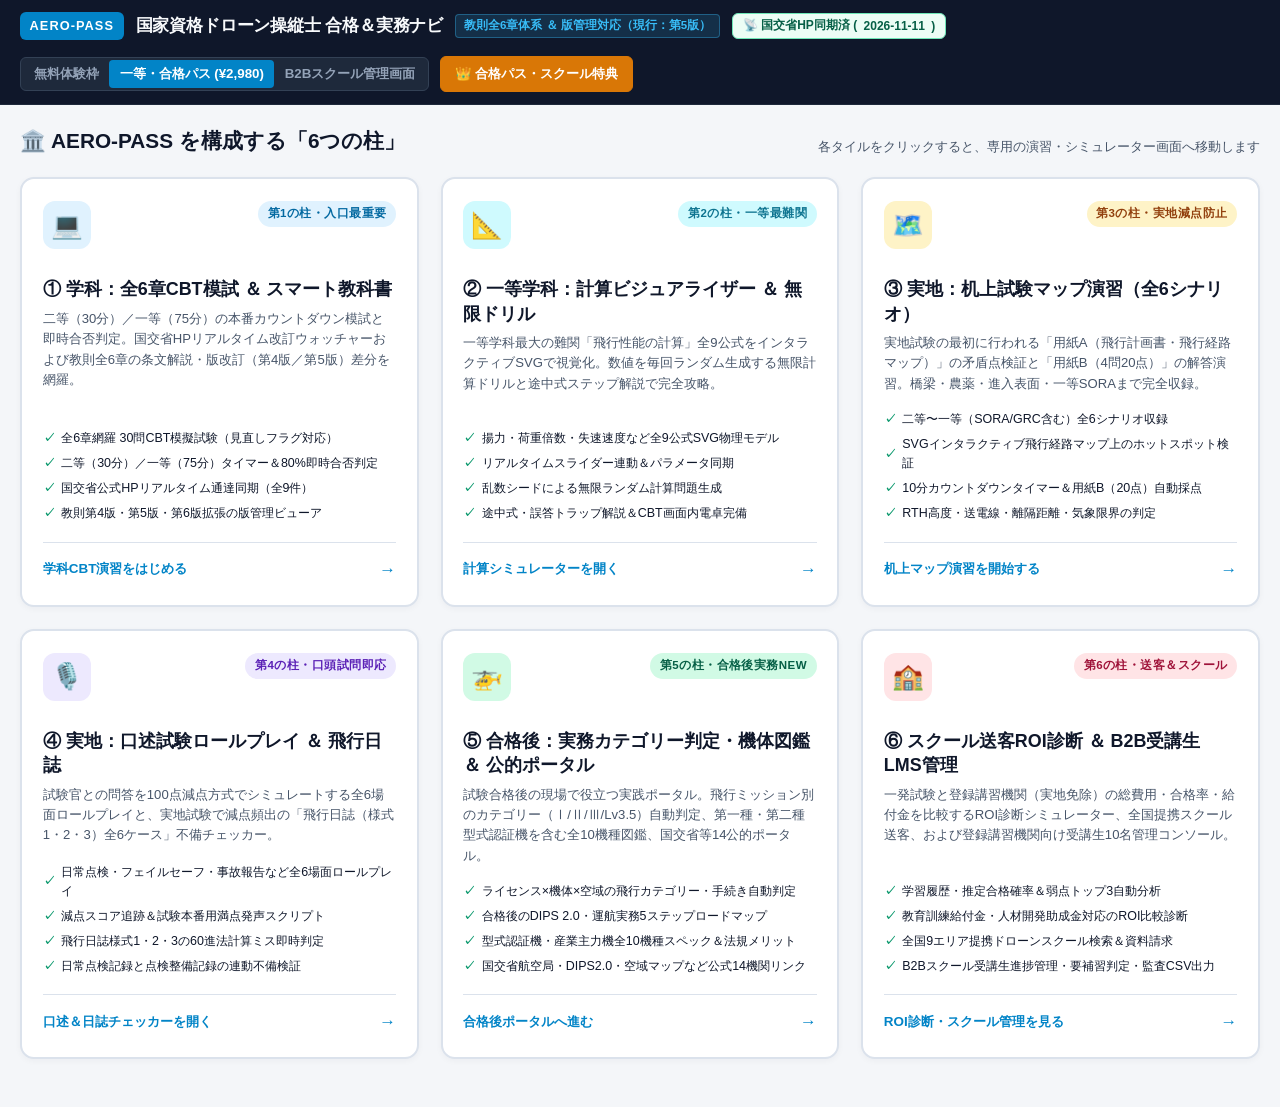
==== commit b7ff57c8: "fix(portal): restore complete 6-pillar tile grid and subpages on top page" ====
--- a/index.html
+++ b/index.html
@@ -4,14 +4,14 @@
   <meta charset="UTF-8" />
   <meta name="viewport" content="width=device-width, initial-scale=1.0" />
   <title>AERO-PASS | 国家資格ドローン操縦士 合格＆実務ナビ（一等・二等・教則第5版完全準拠）</title>
-  <meta name="description" content="国土交通省「無人航空機の飛行の安全に関する教則」全6章体系＆版管理（現行：第5版）完全対応。学科試験に特化し、全6章CBT模擬試験（二等30分／一等75分・即時合否判定）、教則全6章スマート教科書、国交省HPリアルタイム改訂ウォッチャー、直前5分チートシートを搭載。" />
+  <meta name="description" content="国土交通省「無人航空機の飛行の安全に関する教則」全6章体系＆版管理（現行：第5版）完全対応。①全6章学科CBT＆国交省同期、②一等計算ビジュアライザー全9公式、③実地机上試験マップ6シナリオ、④口述＆飛行日誌チェッカー、⑤合格後機体図鑑10機種・実務カテゴリー判定・14公的機関ポータル、⑥スクールROI診断・B2B LMS管理の6本柱。" />
   <link rel="stylesheet" href="styles.css" />
 </head>
 <body>
   <!-- Cockpit Header -->
   <header class="app-header">
     <div class="header-inner">
-      <div class="brand-group" style="cursor:pointer;" onclick="switchModule('home')" title="トップ（タイルポータル）へ戻る">
+      <div class="brand-group" style="cursor:pointer;" onclick="switchModule('home')" title="トップ（6つの柱ポータル）へ戻る">
         <span class="brand-badge">AERO-PASS</span>
         <h1 class="brand-title">国家資格ドローン操縦士 合格＆実務ナビ</h1>
         <span class="edition-tag">教則全6章体系 ＆ 版管理対応（現行：第5版）</span>
@@ -21,13 +21,14 @@
       </div>
 
       <div class="header-actions">
-        <!-- User Tier Simulator (Free / Pass) -->
+        <!-- User Tier Simulator (Free / B2C Pass / B2B School Admin) -->
         <div class="tier-switcher" role="group" aria-label="表示モード切替">
           <button id="tier-free" onclick="setAccessTier('free')">無料体験枠</button>
           <button id="tier-pass" class="active" onclick="setAccessTier('pass')">一等・合格パス (¥2,980)</button>
+          <button id="tier-b2b" onclick="setAccessTier('b2b')">B2Bスクール管理画面</button>
         </div>
         <button id="btn-open-paywall" class="btn btn-amber" onclick="openPaywallModal()">
-          👑 合格パス特典
+          👑 合格パス・スクール特典
         </button>
       </div>
     </div>
@@ -37,121 +38,436 @@
   <main class="main-container">
 
     <!-- =====================================================================
-         HOME PORTAL: トップページ — 第1の柱「学科試験」タイルポータル
+         HOME PORTAL: トップページ — 核となる「6つの柱」タイルポータル
          ===================================================================== -->
     <section id="mod-home">
 
-      <!-- Pillar 1 Heading -->
+
+      <!-- 6-Pillar Heading -->
       <div class="pillar-section-heading">
         <div class="pillar-section-title">
-          <span>💻 第1の柱：学科試験 — 全6章CBT模試 × 体系教科書＆国交省同期</span>
+          <span>🏛️ AERO-PASS を構成する「6つの柱」</span>
         </div>
         <span style="font-size:0.82rem; color:var(--text-secondary);">
-          各タイルをクリックすると、専用の演習・学習画面へ移動します
+          各タイルをクリックすると、専用の演習・シミュレーター画面へ移動します
         </span>
       </div>
 
-      <!-- Academic Tile Grid -->
-      <div class="pillar-grid pillar-grid-2x2">
-
-        <!-- Tile 1: CBT -->
+      <!-- 6-Pillar Tile Grid -->
+      <div class="pillar-grid">
+
+        <!-- Pillar 1 Tile -->
         <div class="pillar-tile pillar-accent-blue" onclick="switchModule('cbt')">
           <div class="pillar-tile-top">
             <div class="pillar-icon-box">💻</div>
-            <span class="pillar-num-badge">学科①・本番形式</span>
-          </div>
-          <h3 class="pillar-title">CBT模擬試験（全6章・全30問）</h3>
+            <span class="pillar-num-badge">第1の柱・入口最重要</span>
+          </div>
+          <h3 class="pillar-title">① 学科：全6章CBT模試 ＆ スマート教科書</h3>
           <p class="pillar-desc">
-            二等（30分）／一等（75分）の本番カウントダウン模試と即時合否判定。問題ごとに教則の普遍的原則・第4版→第5版の改訂差分を連動表示。
+            二等（30分）／一等（75分）の本番カウントダウン模試と即時合否判定。国交省HPリアルタイム改訂ウォッチャーおよび教則全6章の条文解説・版改訂（第4版／第5版）差分を網羅。
           </p>
           <ul class="pillar-features">
             <li>全6章網羅 30問CBT模擬試験（見直しフラグ対応）</li>
             <li>二等（30分）／一等（75分）タイマー＆80%即時合否判定</li>
-            <li>章別・一等固有・改訂重点フィルタ</li>
-            <li>普遍的原則＆版改訂比較ビューア連動</li>
+            <li>国交省公式HPリアルタイム通達同期（全9件）</li>
+            <li>教則第4版・第5版・第6版拡張の版管理ビューア</li>
           </ul>
           <div class="pillar-cta">
-            <span>CBT模擬試験をはじめる</span>
+            <span>学科CBT演習をはじめる</span>
             <span class="pillar-cta-arrow">→</span>
           </div>
         </div>
 
-        <!-- Tile 2: Textbook -->
-        <div class="pillar-tile pillar-accent-violet" onclick="switchModule('textbook')">
+        <!-- Pillar 2 Tile -->
+        <div class="pillar-tile pillar-accent-cyan" onclick="switchModule('calc')">
           <div class="pillar-tile-top">
-            <div class="pillar-icon-box">📚</div>
-            <span class="pillar-num-badge">学科②・体系理解</span>
-          </div>
-          <h3 class="pillar-title">教則全6章 体系スマート教科書</h3>
+            <div class="pillar-icon-box">📐</div>
+            <span class="pillar-num-badge">第2の柱・一等最難関</span>
+          </div>
+          <h3 class="pillar-title">② 一等学科：計算ビジュアライザー ＆ 無限ドリル</h3>
           <p class="pillar-desc">
-            第1章（操縦者の心得）〜第6章（運航リスク管理・SORA）の体系的カリキュラムと、歴代・将来の教則バージョン管理を網羅。
+            一等学科最大の難関「飛行性能の計算」全9公式をインタラクティブSVGで視覚化。数値を毎回ランダム生成する無限計算ドリルと途中式ステップ解説で完全攻略。
           </p>
           <ul class="pillar-features">
-            <li>第1章〜第6章の条文解説</li>
-            <li>教則第4版・第5版・第6版拡張の版管理</li>
-            <li>章ごとのCBT問題へワンクリック移動</li>
+            <li>揚力・荷重倍数・失速速度など全9公式SVG物理モデル</li>
+            <li>リアルタイムスライダー連動＆パラメータ同期</li>
+            <li>乱数シードによる無限ランダム計算問題生成</li>
+            <li>途中式・誤答トラップ解説＆CBT画面内電卓完備</li>
           </ul>
           <div class="pillar-cta">
-            <span>教科書を開く</span>
+            <span>計算シミュレーターを開く</span>
             <span class="pillar-cta-arrow">→</span>
           </div>
         </div>
 
-        <!-- Tile 3: MLIT Watcher -->
-        <div class="pillar-tile pillar-accent-emerald" onclick="switchModule('watcher')">
+        <!-- Pillar 3 Tile -->
+        <div class="pillar-tile pillar-accent-amber" onclick="switchModule('kijo')">
           <div class="pillar-tile-top">
-            <div class="pillar-icon-box">📡</div>
-            <span class="pillar-num-badge">学科③・国交省同期</span>
-          </div>
-          <h3 class="pillar-title">国交省HP リアルタイム改訂ウォッチャー</h3>
+            <div class="pillar-icon-box">🗺️</div>
+            <span class="pillar-num-badge">第3の柱・実地減点防止</span>
+          </div>
+          <h3 class="pillar-title">③ 実地：机上試験マップ演習（全6シナリオ）</h3>
           <p class="pillar-desc">
-            航空局「飛行ルール」「技能証明」「飛行許可・承認」の一次情報を常時監視し、学科試験への影響を教材へ即時同期。
+            実地試験の最初に行われる「用紙A（飛行計画書・飛行経路マップ）」の矛盾点検証と「用紙B（4問20点）」の解答演習。橋梁・農薬・進入表面・一等SORAまで完全収録。
           </p>
           <ul class="pillar-features">
-            <li>国交省公式HP通達同期（全9件）</li>
-            <li>教則・実地基準・許可承認・更新のカテゴリ別表示</li>
-            <li>教則第5版・変更履歴の公式PDFリンク</li>
+            <li>二等〜一等（SORA/GRC含む）全6シナリオ収録</li>
+            <li>SVGインタラクティブ飛行経路マップ上のホットスポット検証</li>
+            <li>10分カウントダウンタイマー＆用紙B（20点）自動採点</li>
+            <li>RTH高度・送電線・離隔距離・気象限界の判定</li>
           </ul>
           <div class="pillar-cta">
-            <span>最新の改訂通達を確認する</span>
+            <span>机上マップ演習を開始する</span>
             <span class="pillar-cta-arrow">→</span>
           </div>
         </div>
 
-        <!-- Tile 4: Cheat Sheet -->
-        <div class="pillar-tile pillar-accent-amber" onclick="switchModule('cheatsheet')">
+        <!-- Pillar 4 Tile -->
+        <div class="pillar-tile pillar-accent-violet" onclick="switchModule('oral')">
           <div class="pillar-tile-top">
-            <div class="pillar-icon-box">⚡</div>
-            <span class="pillar-num-badge">学科④・直前対策</span>
-          </div>
-          <h3 class="pillar-title">試験直前5分 チートシート</h3>
+            <div class="pillar-icon-box">🎙️</div>
+            <span class="pillar-num-badge">第4の柱・口頭試問即応</span>
+          </div>
+          <h3 class="pillar-title">④ 実地：口述試験ロールプレイ ＆ 飛行日誌</h3>
           <p class="pillar-desc">
-            第5版改訂早見表・全6章頻出数値カード・一等公式秒殺シートをキーワード検索付きで一覧。
+            試験官との問答を100点減点方式でシミュレートする全6場面ロールプレイと、実地試験で減点頻出の「飛行日誌（様式1・2・3）全6ケース」不備チェッカー。
           </p>
           <ul class="pillar-features">
-            <li>第5版 改訂早見表（6項目）</li>
-            <li>頻出数値カード（10枚）</li>
-            <li>一等公式秒殺シート（4枚）</li>
+            <li>日常点検・フェイルセーフ・事故報告など全6場面ロールプレイ</li>
+            <li>減点スコア追跡＆試験本番用満点発声スクリプト</li>
+            <li>飛行日誌様式1・2・3の60進法計算ミス即時判定</li>
+            <li>日常点検記録と点検整備記録の連動不備検証</li>
           </ul>
           <div class="pillar-cta">
-            <span>チートシートを開く</span>
+            <span>口述＆日誌チェッカーを開く</span>
             <span class="pillar-cta-arrow">→</span>
           </div>
         </div>
 
+        <!-- Pillar 5 Tile -->
+        <div class="pillar-tile pillar-accent-emerald" onclick="switchModule('portal')">
+          <div class="pillar-tile-top">
+            <div class="pillar-icon-box">🚁</div>
+            <span class="pillar-num-badge">第5の柱・合格後実務NEW</span>
+          </div>
+          <h3 class="pillar-title">⑤ 合格後：実務カテゴリー判定・機体図鑑 ＆ 公的ポータル</h3>
+          <p class="pillar-desc">
+            試験合格後の現場で役立つ実践ポータル。飛行ミッション別のカテゴリー（Ⅰ/Ⅱ/Ⅲ/Lv3.5）自動判定、第一種・第二種型式認証機を含む全10機種図鑑、国交省等14公的ポータル。
+          </p>
+          <ul class="pillar-features">
+            <li>ライセンス×機体×空域の飛行カテゴリー・手続き自動判定</li>
+            <li>合格後のDIPS 2.0・運航実務5ステップロードマップ</li>
+            <li>型式認証機・産業主力機全10機種スペック＆法規メリット</li>
+            <li>国交省航空局・DIPS2.0・空域マップなど公式14機関リンク</li>
+          </ul>
+          <div class="pillar-cta">
+            <span>合格後ポータルへ進む</span>
+            <span class="pillar-cta-arrow">→</span>
+          </div>
+        </div>
+
+        <!-- Pillar 6 Tile -->
+        <div class="pillar-tile pillar-accent-rose" onclick="switchModule('monetize')">
+          <div class="pillar-tile-top">
+            <div class="pillar-icon-box">🏫</div>
+            <span class="pillar-num-badge">第6の柱・送客＆スクール</span>
+          </div>
+          <h3 class="pillar-title">⑥ スクール送客ROI診断 ＆ B2B受講生LMS管理</h3>
+          <p class="pillar-desc">
+            一発試験と登録講習機関（実地免除）の総費用・合格率・給付金を比較するROI診断シミュレーター、全国提携スクール送客、および登録講習機関向け受講生10名管理コンソール。
+          </p>
+          <ul class="pillar-features">
+            <li>学習履歴・推定合格確率＆弱点トップ3自動分析</li>
+            <li>教育訓練給付金・人材開発助成金対応のROI比較診断</li>
+            <li>全国9エリア提携ドローンスクール検索＆資料請求</li>
+            <li>B2Bスクール受講生進捗管理・要補習判定・監査CSV出力</li>
+          </ul>
+          <div class="pillar-cta">
+            <span>ROI診断・スクール管理を見る</span>
+            <span class="pillar-cta-arrow">→</span>
+          </div>
+        </div>
+
       </div>
     </section>
 
     <!-- =====================================================================
-         SUBPAGE ①: CBT模擬試験 ＆ スマート教科書ビューア
+         MODULE 3 (Pillar 3): 実地試験 — 机上試験（飛行計画マップ＆用紙B 4問20点演習・全6シナリオ）
+         ===================================================================== -->
+    <section id="mod-kijo" class="grid-12 hidden">
+      <!-- Breadcrumb Bar -->
+      <div class="col-12 page-breadcrumb-bar">
+        <div class="page-breadcrumb-left">
+          <button class="btn-back-home" onclick="switchModule('home')">🏠 トップ（6つの柱）へ戻る</button>
+          <span style="color:var(--border-strong);">/</span>
+          <span class="page-breadcrumb-title">🗺️ 第3の柱：実地試験 — 机上試験マップ演習（用紙A/B 全6シナリオ）</span>
+        </div>
+        <div style="display:flex; gap:0.4rem; align-items:center;">
+          <span class="nav-pill" style="background:#fef3c7; color:#92400e; font-weight:700;">用紙B 20点満点</span>
+          <span class="nav-pill">全6シナリオ</span>
+        </div>
+      </div>
+
+      <div class="col-7 card">
+        <div class="card-header">
+          <div class="card-title">
+            <span>📄 用紙A：飛行計画書・飛行経路マップ検証（全6シナリオ）</span>
+          </div>
+          <div style="display:flex; align-items:center; gap:0.5rem; flex-wrap:wrap;">
+            <select id="kijo-scenario-select" class="form-control" style="width:auto; max-width:340px;" onchange="loadKijoScenario(this.value)">
+              <option value="0">シナリオ①：河川橋梁の赤外線点検（強風・高圧線RTH不備）</option>
+              <option value="1">シナリオ②：工業専用地域隣接の夜間農薬散布（第5版特例）</option>
+              <option value="2">シナリオ③：市街地公園フェスティバル空撮（催し場所・離隔）</option>
+              <option value="3">シナリオ④：地方空港周辺での造成地写真測量（進入表面75m）</option>
+              <option value="4">シナリオ⑤：山間部集落への目視外物資配送（フレネル・投下1m）</option>
+              <option value="5">シナリオ⑥：【一等】都市部カテゴリーⅢ医薬品輸送（SORA/GRC）</option>
+            </select>
+            <span id="kijo-timer-badge" class="mono" style="background:var(--bg-subtle); padding:0.35rem 0.65rem; border-radius:6px; font-weight:700; border:1px solid var(--border-color);">
+              ⏱️ 10:00
+            </span>
+            <button id="btn-kijo-timer" class="btn" onclick="resetKijoTimer()">タイマー開始</button>
+          </div>
+        </div>
+
+        <!-- Interactive SVG Map -->
+        <div style="background:#f8fafc; border:1px solid var(--border-color); border-radius:8px; padding:0.75rem;">
+          <svg id="kijo-map-svg" viewBox="0 0 560 220" style="width:100%; height:auto; display:block;"></svg>
+        </div>
+
+        <!-- Flight Plan Specification Table -->
+        <div class="metric-grid">
+          <div class="metric-item">
+            <div class="metric-label">使用機体・耐風速上限</div>
+            <div id="kijo-spec-drone" class="metric-value" style="font-size:0.84rem; line-height:1.4;"></div>
+          </div>
+          <div class="metric-item">
+            <div class="metric-label">飛行日時・気象条件</div>
+            <div id="kijo-spec-weather" class="metric-value" style="font-size:0.84rem; line-height:1.4;"></div>
+          </div>
+          <div class="metric-item">
+            <div class="metric-label">高度・RTH・フェイルセーフ設定</div>
+            <div id="kijo-spec-rth" class="metric-value" style="font-size:0.84rem; line-height:1.4;"></div>
+          </div>
+        </div>
+
+        <div id="kijo-hotspot-alert" class="feedback-box" style="margin-top:0.85rem;">
+          💡 <strong>操作方法：</strong> マップ上の3つの検証ボックス（①経路・高度・RTH / ②立入管理・離隔・特例 / ③気象・限界・リスク評価）をクリックすると、飛行計画（用紙A）の矛盾点を検証できます。
+        </div>
+      </div>
+
+      <!-- Right Column: 用紙B 4問解答フォーム -->
+      <div class="col-5 card">
+        <div class="card-header">
+          <div class="card-title">📝 用紙B：机上試験 4問解答（各5点・計20点）</div>
+          <span id="kijo-total-score" class="mono" style="font-weight:800; color:var(--brand-primary); font-size:1rem;">未採点 / 20点</span>
+        </div>
+
+        <div id="kijo-questions-container" style="display:flex; flex-direction:column; gap:0.85rem;"></div>
+
+        <div style="margin-top:1rem; display:flex; gap:0.6rem;">
+          <button id="btn-grade-kijo" class="btn btn-primary" style="flex:1;" onclick="gradeKijoExam()">
+            ✅ 用紙Bを採点して学習履歴に記録（20点満点）
+          </button>
+        </div>
+
+        <div id="kijo-grade-feedback" class="feedback-box hidden"></div>
+      </div>
+    </section>
+
+    <!-- =====================================================================
+         MODULE 4 (Pillar 4): 実地試験 — 口述試験AIロールプレイ(全6場面) ＆ 飛行日誌チェッカー(全6項目)
+         ===================================================================== -->
+    <section id="mod-oral" class="grid-12 hidden">
+      <!-- Breadcrumb Bar -->
+      <div class="col-12 page-breadcrumb-bar">
+        <div class="page-breadcrumb-left">
+          <button class="btn-back-home" onclick="switchModule('home')">🏠 トップ（6つの柱）へ戻る</button>
+          <span style="color:var(--border-strong);">/</span>
+          <span class="page-breadcrumb-title">🎙️ 第4の柱：実地試験 — 口述試験ロールプレイ ＆ 飛行日誌チェッカー</span>
+        </div>
+        <div style="display:flex; gap:0.4rem; align-items:center;">
+          <span class="nav-pill" style="background:#ede9fe; color:#5b21b6; font-weight:700;">100点減点方式</span>
+          <span class="nav-pill">6場面 × 6日誌</span>
+        </div>
+      </div>
+
+      <!-- Left: Oral Exam Simulator (6 Stages) -->
+      <div class="col-6 card">
+        <div class="card-header">
+          <div class="card-title">🎙️ 口述試験ロールプレイ（全6場面：二等・一等対応）</div>
+          <span id="oral-points-badge" class="mono" style="background:var(--status-success-bg); color:var(--status-success); padding:0.25rem 0.65rem; border-radius:6px; font-weight:800;">
+            残り持ち点: 100 / 100点
+          </span>
+        </div>
+
+        <div id="oral-stage-buttons" style="margin-bottom:0.85rem; display:flex; gap:0.4rem; flex-wrap:wrap;"></div>
+
+        <div style="background:var(--bg-subtle); border:1px solid var(--border-color); border-radius:8px; padding:1rem; margin-bottom:0.85rem;">
+          <div style="font-size:0.76rem; font-weight:700; color:var(--brand-primary); margin-bottom:0.35rem;" id="oral-stage-label"></div>
+          <p id="oral-examiner-q" style="font-weight:700; font-size:0.93rem; line-height:1.55;"></p>
+        </div>
+
+        <div id="oral-choices-box" class="choice-list"></div>
+
+        <div id="oral-result-box" class="feedback-box">
+          👆 試験官の質問に対する口頭回答を選択してください。模範発声フレーズと採点チェックポイントを表示します。
+        </div>
+
+        <!-- Model Voice Script & Key Points Box -->
+        <div id="oral-model-script-box" style="margin-top:0.85rem; background:#f8fafc; border:1px solid var(--border-color); border-radius:8px; padding:0.9rem;">
+          <div style="font-weight:700; font-size:0.82rem; color:var(--text-main); margin-bottom:0.35rem;">🗣️ 試験本番用・満点発声スクリプト ＆ 採点官チェックポイント</div>
+          <p id="oral-model-answer" style="font-size:0.82rem; color:#0f172a; background:#e0f2fe; padding:0.65rem; border-radius:6px; margin-bottom:0.5rem; line-height:1.55;"></p>
+          <ul id="oral-key-points" style="font-size:0.8rem; color:var(--text-secondary); padding-left:1.2rem; line-height:1.55;"></ul>
+        </div>
+      </div>
+
+      <!-- Right: Flight Log (飛行日誌 3様式・全6項目) Defect Inspector -->
+      <div class="col-6 card">
+        <div class="card-header">
+          <div class="card-title">📋 飛行日誌（様式1・2・3 全6ケース）不備チェッカー</div>
+          <span class="nav-pill">実地試験・減点頻出</span>
+        </div>
+
+        <p style="font-size:0.84rem; color:var(--text-secondary); margin-bottom:0.85rem;">
+          実地試験の最後に行われる「飛行日誌（様式1：飛行記録、様式2：日常点検記録、様式3：点検整備記録）」では、60進法の総飛行時間計算ミスや様式間の連動漏れが即減点となります。<strong>全6項目の不備事例をクリックして検証・修正</strong>してください。
+        </p>
+
+        <table class="data-table">
+          <thead>
+            <tr>
+              <th style="width:28%;">様式・点検項目</th>
+              <th style="width:48%;">受験者の誤記入例 → 正しい記載ルール</th>
+              <th style="width:24%;">判定・修正</th>
+            </tr>
+          </thead>
+          <tbody id="flight-log-tbody"></tbody>
+        </table>
+
+        <div id="flight-log-feedback" class="feedback-box" style="margin-top:0.85rem;">
+          💡 表の中の「⚠️ 検証・修正する」ボタンを押して、飛行日誌全6パターンの減点ポイントをマスターしましょう。
+        </div>
+      </div>
+    </section>
+
+    <!-- =====================================================================
+         MODULE 2 (Pillar 2): 一等学科 — 計算ビジュアライザー(全9公式) ＆ 無限ランダム生成ドリル
+         ===================================================================== -->
+    <section id="mod-calc" class="grid-12 hidden">
+      <!-- Breadcrumb Bar -->
+      <div class="col-12 page-breadcrumb-bar">
+        <div class="page-breadcrumb-left">
+          <button class="btn-back-home" onclick="switchModule('home')">🏠 トップ（6つの柱）へ戻る</button>
+          <span style="color:var(--border-strong);">/</span>
+          <span class="page-breadcrumb-title">📐 第2の柱：一等学科 — 飛行性能の計算 全9公式ビジュアライザー＆無限ドリル</span>
+        </div>
+        <div style="display:flex; gap:0.4rem; align-items:center;">
+          <span class="nav-pill" style="background:#cffafe; color:#0e7490; font-weight:700;">一等学科専用</span>
+          <span class="nav-pill">全9公式SVGモデル</span>
+        </div>
+      </div>
+
+      <!-- Left: Interactive Physics Visualizer (All 9 Formulas) -->
+      <div class="col-7 card">
+        <div class="card-header">
+          <div class="card-title">📐 一等・飛行性能の物理ビジュアライザー（全9公式完全網羅）</div>
+          <select id="calc-formula-select" class="form-control" style="width:auto; max-width:310px; font-weight:700;" onchange="setCalcVisualizer(this.value)"></select>
+        </div>
+
+        <!-- Quick Formula Buttons (All 9 Formulas) -->
+        <div id="calc-formula-buttons" style="display:flex; gap:0.35rem; flex-wrap:wrap; margin-bottom:0.85rem;"></div>
+
+        <!-- Formula Equation & Description Banner -->
+        <div style="background:var(--bg-subtle); border:1px solid var(--border-color); border-radius:8px; padding:0.75rem 0.9rem; margin-bottom:0.85rem;">
+          <div style="display:flex; justify-content:space-between; align-items:center; flex-wrap:wrap; gap:0.4rem;">
+            <strong id="calc-formula-title" style="font-size:0.88rem; color:var(--brand-primary);"></strong>
+            <span id="calc-formula-eq" class="mono" style="background:#ffffff; padding:0.2rem 0.55rem; border-radius:4px; border:1px solid var(--border-strong); font-weight:700; font-size:0.8rem;"></span>
+          </div>
+          <p id="calc-formula-desc" style="font-size:0.8rem; color:var(--text-secondary); margin-top:0.35rem;"></p>
+        </div>
+
+        <div class="slider-row">
+          <div>
+            <div style="display:flex; justify-content:space-between; font-size:0.82rem; margin-bottom:0.25rem;">
+              <span id="calc-s1-label">スライダー1</span>
+              <strong id="calc-s1-val" class="mono"></strong>
+            </div>
+            <input id="calc-s1" type="range" min="5" max="25" step="1" value="10" style="width:100%;" oninput="renderCalcVisualizer()" />
+          </div>
+          <div>
+            <div style="display:flex; justify-content:space-between; font-size:0.82rem; margin-bottom:0.25rem;">
+              <span id="calc-s2-label">スライダー2</span>
+              <strong id="calc-s2-val" class="mono"></strong>
+            </div>
+            <input id="calc-s2" type="range" min="15" max="60" step="15" value="45" style="width:100%;" oninput="renderCalcVisualizer()" />
+          </div>
+        </div>
+
+        <div style="background:#f8fafc; border:1px solid var(--border-color); border-radius:8px; padding:0.75rem;">
+          <svg id="calc-viz-svg" viewBox="0 0 540 185" style="width:100%; height:auto; display:block;"></svg>
+        </div>
+
+        <div class="metric-grid">
+          <div class="metric-item">
+            <div id="calc-m1-label" class="metric-label">指標1</div>
+            <div id="calc-m1-val" class="metric-value mono" style="font-size:1rem;"></div>
+          </div>
+          <div class="metric-item">
+            <div id="calc-m2-label" class="metric-label">指標2</div>
+            <div id="calc-m2-val" class="metric-value mono" style="font-size:1rem;"></div>
+          </div>
+          <div class="metric-item">
+            <div id="calc-m3-label" class="metric-label">指標3</div>
+            <div id="calc-m3-val" class="metric-value mono" style="font-size:0.86rem;"></div>
+          </div>
+        </div>
+
+        <div id="calc-step-box" class="mono" style="margin-top:0.75rem; font-size:0.79rem; background:#f8fafc; border:1px dashed var(--border-strong); padding:0.55rem 0.75rem; border-radius:6px; color:var(--text-secondary);"></div>
+      </div>
+
+      <!-- Right: Infinite Random Drill + Built-in CBT Calculator -->
+      <div class="col-5 card">
+        <div class="card-header">
+          <div class="card-title">🎲 無限ランダム計算ドリル（全9公式連動）</div>
+          <div style="display:flex; gap:0.4rem;">
+            <button class="btn" onclick="generateNewDrill(currentCalcViz)">🎯 選択中の公式で出題</button>
+            <button class="btn btn-primary" onclick="generateNewDrill('all')">🔄 全9公式ランダム出題</button>
+          </div>
+        </div>
+
+        <div id="drill-formula-tag" style="font-size:0.76rem; font-weight:700; color:var(--brand-primary); margin-bottom:0.35rem;"></div>
+        <div id="drill-stem" style="background:var(--bg-subtle); border:1px solid var(--border-color); border-radius:8px; padding:0.9rem; font-weight:600; margin-bottom:0.85rem; line-height:1.55;"></div>
+
+        <div id="drill-choices" class="choice-list"></div>
+
+        <div id="drill-feedback" class="feedback-box">
+          💡 解答を選ぶと、途中式と誤答トラップ解説を表示し、左の物理ビジュアライザーに問題の数値を自動同期します。
+        </div>
+
+        <!-- Mini CBT Calculator -->
+        <div style="margin-top:1rem; padding-top:0.85rem; border-top:1px solid var(--border-color);">
+          <div style="display:flex; justify-content:space-between; align-items:center; margin-bottom:0.4rem;">
+            <span style="font-size:0.78rem; font-weight:700; color:var(--text-secondary);">🧮 CBT試験画面内 簡易電卓（ルート・四則演算）</span>
+            <button class="btn" style="padding:0.2rem 0.5rem; font-size:0.72rem;" onclick="clearMiniCalc()">クリア (C)</button>
+          </div>
+          <div style="display:flex; gap:0.5rem;">
+            <input id="mini-calc-input" type="text" class="form-control mono" placeholder="例: (14*14)/(9.8*1.73)" />
+            <button class="btn btn-primary" onclick="evalMiniCalc()">＝ 計算</button>
+            <button class="btn" onclick="sqrtMiniCalc()">√ ルート</button>
+          </div>
+        </div>
+      </div>
+    </section>
+
+    <!-- =====================================================================
+         MODULE 1 (Pillar 1): 学科CBT完全再現モック(全30問・全6章フィルタ付) × 普遍的原則・版改訂ビューア ＋ 全6章スマート教科書＆チートシート
          ===================================================================== -->
     <section id="mod-cbt" class="grid-12 hidden">
       <!-- Breadcrumb Bar -->
       <div class="col-12 page-breadcrumb-bar">
         <div class="page-breadcrumb-left">
-          <button class="btn-back-home" onclick="switchModule('home')">🏠 トップへ戻る</button>
+          <button class="btn-back-home" onclick="switchModule('home')">🏠 トップ（6つの柱）へ戻る</button>
           <span style="color:var(--border-strong);">/</span>
-          <span class="page-breadcrumb-title">💻 学科①：CBT模擬試験（全6章・全30問）</span>
+          <span class="page-breadcrumb-title">💻 第1の柱：学科試験 — 全6章CBT模試 × 体系教科書＆国交省同期</span>
         </div>
         <div style="display:flex; gap:0.4rem; align-items:center;">
           <span class="nav-pill" style="background:#e0f2fe; color:#0369a1; font-weight:700;">教則第5版現行基準</span>
@@ -159,7 +475,54 @@
         </div>
       </div>
 
-      <!-- Filter Bar + Exam Mode Timer & Instant Grading Bar -->
+      <!-- MLIT Live Regulatory Watcher & Sync Status Section -->
+      <div id="mlit-watcher-section" class="col-12 card" style="border:2px solid #0284c7; background:linear-gradient(180deg, #f0f9ff 0%, #ffffff 100%);">
+        <div class="card-header" style="margin-bottom:0.65rem;">
+          <div>
+            <div class="card-title" style="color:#0369a1; font-size:1rem;">
+              📡 国土交通省（航空局）公式HP リアルタイム改訂ウォッチャー ＆ AERO-PASS反映ステータス
+            </div>
+            <p style="font-size:0.79rem; color:var(--text-secondary); margin-top:0.2rem;">
+              航空局「無人航空機の飛行ルール」「無人航空機操縦者技能証明等」「飛行許可・承認手続」の一次情報（教則第5版・実地試験実施基準・審査要領・更新講習等）を常時監視し、試験への影響を即座に教材へ同期しています。
+            </p>
+          </div>
+          <div style="display:flex; align-items:center; gap:0.5rem; flex-wrap:wrap;">
+            <span id="mlit-watcher-status-badge" class="mono nav-pill" style="background:#dcfce7; color:#166534; font-weight:800; padding:0.3rem 0.65rem; border:1px solid #86efac;">
+              ● LIVE SYNC: 最終検証 2026-11-11 (全9件反映済)
+            </span>
+            <button id="btn-mlit-reverify" class="btn btn-primary" style="font-size:0.78rem;" onclick="reverifyMlitFeedIndex()">
+              🔄 最新インデックス再検証
+            </button>
+          </div>
+        </div>
+
+        <!-- Watched Official Sources Bar -->
+        <div id="mlit-watched-sources-bar" style="display:flex; gap:0.5rem; flex-wrap:wrap; margin-bottom:0.75rem; padding:0.55rem 0.75rem; background:#ffffff; border:1px solid var(--border-color); border-radius:6px; font-size:0.76rem;"></div>
+
+        <!-- Category Filters for MLIT Feed -->
+        <div style="display:flex; justify-content:space-between; align-items:center; flex-wrap:wrap; gap:0.5rem; margin-bottom:0.75rem;">
+          <div style="display:flex; align-items:center; gap:0.4rem; flex-wrap:wrap;">
+            <span style="font-weight:700; font-size:0.8rem; color:var(--text-secondary);">🔍 通達・改訂カテゴリ：</span>
+            <button id="mlit-cat-all" class="btn btn-primary" style="font-size:0.76rem; padding:0.25rem 0.65rem;" onclick="setMlitFeedFilter('all')">すべて (9)</button>
+            <button id="mlit-cat-kyosoku" class="btn" style="font-size:0.76rem; padding:0.25rem 0.65rem;" onclick="setMlitFeedFilter('kyosoku')">📘 教則・学科試験</button>
+            <button id="mlit-cat-jicchi" class="btn" style="font-size:0.76rem; padding:0.25rem 0.65rem;" onclick="setMlitFeedFilter('jicchi')">🗺️ 実地試験基準</button>
+            <button id="mlit-cat-kyoka" class="btn" style="font-size:0.76rem; padding:0.25rem 0.65rem;" onclick="setMlitFeedFilter('kyoka')">✈️ 許可承認・DIPS2.0・レベル3.5/4</button>
+            <button id="mlit-cat-koshin" class="btn" style="font-size:0.76rem; padding:0.25rem 0.65rem;" onclick="setMlitFeedFilter('koshin')">🪪 技能証明・更新・身体検査</button>
+          </div>
+          <div style="display:flex; gap:0.4rem; flex-wrap:wrap;">
+            <a href="https://www.mlit.go.jp/common/002010809.pdf" target="_blank" rel="noopener noreferrer" class="btn" style="font-size:0.75rem; padding:0.22rem 0.55rem; text-decoration:none;">📄 教則第5版 (公式PDF) ↗</a>
+            <a href="https://www.mlit.go.jp/common/002010810.pdf" target="_blank" rel="noopener noreferrer" class="btn" style="font-size:0.75rem; padding:0.22rem 0.55rem; text-decoration:none;">📑 第4版→第5版 変更履歴PDF ↗</a>
+            <a href="https://www.mlit.go.jp/koku/content/001971373.pdf" target="_blank" rel="noopener noreferrer" class="btn" style="font-size:0.75rem; padding:0.22rem 0.55rem; text-decoration:none;">📋 実地試験実施基準PDF ↗</a>
+          </div>
+        </div>
+
+        <div id="mlit-reverify-alert" class="feedback-box hidden" style="margin-bottom:0.75rem;"></div>
+
+        <!-- Feed Cards Grid -->
+        <div id="mlit-live-feed-container" style="display:grid; grid-template-columns:repeat(auto-fill, minmax(340px, 1fr)); gap:0.75rem;"></div>
+      </div>
+
+      <!-- Top Filter Bar for CBT Questions (All 30 Questions across 6 Chapters) + Exam Mode Timer & Instant Grading Bar -->
       <div id="cbt-filter-bar-card" class="col-12 card" style="padding:0.85rem 1.25rem;">
         <div style="display:flex; justify-content:space-between; align-items:center; flex-wrap:wrap; gap:0.75rem;">
           <div style="display:flex; align-items:center; gap:0.4rem; flex-wrap:wrap;">
@@ -174,8 +537,8 @@
             <button id="cbt-filter-fifth" class="btn" onclick="setCbtFilter('fifth')">🔥 改訂重点(5)</button>
           </div>
           <div style="display:flex; gap:0.4rem; flex-wrap:wrap;">
-            <button class="btn" onclick="switchModule('textbook')">📚 全6章スマート教科書へ</button>
-            <button class="btn btn-amber" onclick="switchModule('cheatsheet')">⚡ 直前5分チートシートへ</button>
+            <button class="btn" onclick="scrollToKyosokuTextbook()">📖 教則全6章スマート教科書 ＆ 版管理 ↓</button>
+            <button class="btn btn-amber" onclick="scrollToCheatSheet()">⚡ 直前5分チートシート ↓</button>
           </div>
         </div>
 
@@ -232,7 +595,7 @@
         <div id="cbt-choice-container" class="choice-list"></div>
 
         <div id="cbt-answer-feedback" class="feedback-box">
-          選択肢をクリックすると正誤判定を行い、学習履歴（弱点分析）への記録と右側の「教則スマート教科書ビューア」を更新します。
+          選択肢をクリックすると正誤判定を行い、学習履歴（弱点分析）への記録と右側の「教則全6章スマート教科書ビューア」を更新します。
         </div>
       </div>
 
@@ -240,7 +603,7 @@
       <div class="col-5 card">
         <div class="card-header">
           <div class="card-title">📖 教則スマート教科書ビューア（普遍的原則 ＆ 版改訂比較）</div>
-          <button class="btn" style="padding:0.2rem 0.55rem; font-size:0.74rem;" onclick="openKyosokuChapterForCurrentQ()">📚 この章の体系教科書を開く →</button>
+          <button class="btn" style="padding:0.2rem 0.55rem; font-size:0.74rem;" onclick="openKyosokuChapterForCurrentQ()">📚 この章の体系教科書を開く ↓</button>
         </div>
 
         <div style="margin-bottom:0.55rem; font-size:0.76rem; color:var(--text-secondary); display:flex; justify-content:space-between; align-items:center; flex-wrap:wrap; gap:0.3rem;">
@@ -248,11 +611,13 @@
           <span id="cbt-edition-badge" class="nav-pill" style="font-weight:700;"></span>
         </div>
 
+        <!-- Main Display: Core Principle (普遍的原則・条文根拠) -->
         <div style="padding:0.9rem; border-radius:var(--radius-sm); background:#eff6ff; border-left:4px solid var(--brand-primary); margin-bottom:0.75rem; font-size:0.86rem;">
           <div style="font-weight:800; color:#1e40af; margin-bottom:0.3rem;">🏛️ 教則の普遍的原則・条文根拠（Core Principle）</div>
           <div id="cbt-core-principle" style="color:#1e3a8a; line-height:1.55; font-weight:600;"></div>
         </div>
 
+        <!-- Edition Comparison: New Rule & Old Rule / Background -->
         <div class="diff-box-new">
           <div id="cbt-diff-new-label" style="font-weight:700; color:var(--status-success); margin-bottom:0.25rem;">✅ 現行基準・正答の根拠（第5版適用基準）</div>
           <div id="cbt-diff-new"></div>
@@ -268,23 +633,8 @@
           <p id="cbt-diff-tip" style="color:var(--text-secondary); line-height:1.55;"></p>
         </div>
       </div>
-    </section>
-
-    <!-- =====================================================================
-         SUBPAGE ②: 教則全6章 体系スマート教科書 ＆ バージョン管理
-         ===================================================================== -->
-    <section id="mod-textbook" class="grid-12 hidden">
-      <div class="col-12 page-breadcrumb-bar">
-        <div class="page-breadcrumb-left">
-          <button class="btn-back-home" onclick="switchModule('home')">🏠 トップへ戻る</button>
-          <span style="color:var(--border-strong);">/</span>
-          <span class="page-breadcrumb-title">📚 学科②：教則全6章 体系スマート教科書 ＆ バージョン管理</span>
-        </div>
-        <div style="display:flex; gap:0.4rem; align-items:center;">
-          <button class="btn" style="font-size:0.78rem;" onclick="switchModule('cbt')">💻 CBT模擬試験へ</button>
-        </div>
-      </div>
-
+
+      <!-- Integrated Full-Width Section: 教則全6章 体系スマート教科書 ＆ バージョン管理機構 (v4/v5/v6拡張) -->
       <div id="cbt-textbook-section" class="col-12 card">
         <div class="card-header">
           <div>
@@ -305,79 +655,8 @@
 
         <div id="kyosoku-textbook-body"></div>
       </div>
-    </section>
-
-    <!-- =====================================================================
-         SUBPAGE ③: 国土交通省（航空局）公式HP リアルタイム改訂ウォッチャー
-         ===================================================================== -->
-    <section id="mod-watcher" class="grid-12 hidden">
-      <div class="col-12 page-breadcrumb-bar">
-        <div class="page-breadcrumb-left">
-          <button class="btn-back-home" onclick="switchModule('home')">🏠 トップへ戻る</button>
-          <span style="color:var(--border-strong);">/</span>
-          <span class="page-breadcrumb-title">📡 学科③：国交省HP リアルタイム改訂ウォッチャー</span>
-        </div>
-      </div>
-
-      <div id="mlit-watcher-section" class="col-12 card" style="border:2px solid #0284c7; background:linear-gradient(180deg, #f0f9ff 0%, #ffffff 100%);">
-        <div class="card-header" style="margin-bottom:0.65rem;">
-          <div>
-            <div class="card-title" style="color:#0369a1; font-size:1rem;">
-              📡 国土交通省（航空局）公式HP リアルタイム改訂ウォッチャー ＆ AERO-PASS反映ステータス
-            </div>
-            <p style="font-size:0.79rem; color:var(--text-secondary); margin-top:0.2rem;">
-              航空局「無人航空機の飛行ルール」「無人航空機操縦者技能証明等」「飛行許可・承認手続」の一次情報（教則第5版・実地試験実施基準・審査要領・更新講習等）を常時監視し、試験への影響を即座に教材へ同期しています。
-            </p>
-          </div>
-          <div style="display:flex; align-items:center; gap:0.5rem; flex-wrap:wrap;">
-            <span id="mlit-watcher-status-badge" class="mono nav-pill" style="background:#dcfce7; color:#166534; font-weight:800; padding:0.3rem 0.65rem; border:1px solid #86efac;">
-              ● LIVE SYNC: 最終検証 2026-11-11 (全9件反映済)
-            </span>
-            <button id="btn-mlit-reverify" class="btn btn-primary" style="font-size:0.78rem;" onclick="reverifyMlitFeedIndex()">
-              🔄 最新インデックス再検証
-            </button>
-          </div>
-        </div>
-
-        <div id="mlit-watched-sources-bar" style="display:flex; gap:0.5rem; flex-wrap:wrap; margin-bottom:0.75rem; padding:0.55rem 0.75rem; background:#ffffff; border:1px solid var(--border-color); border-radius:6px; font-size:0.76rem;"></div>
-
-        <div style="display:flex; justify-content:space-between; align-items:center; flex-wrap:wrap; gap:0.5rem; margin-bottom:0.75rem;">
-          <div style="display:flex; align-items:center; gap:0.4rem; flex-wrap:wrap;">
-            <span style="font-weight:700; font-size:0.8rem; color:var(--text-secondary);">🔍 通達・改訂カテゴリ：</span>
-            <button id="mlit-cat-all" class="btn btn-primary" style="font-size:0.76rem; padding:0.25rem 0.65rem;" onclick="setMlitFeedFilter('all')">すべて (9)</button>
-            <button id="mlit-cat-kyosoku" class="btn" style="font-size:0.76rem; padding:0.25rem 0.65rem;" onclick="setMlitFeedFilter('kyosoku')">📘 教則・学科試験</button>
-            <button id="mlit-cat-jicchi" class="btn" style="font-size:0.76rem; padding:0.25rem 0.65rem;" onclick="setMlitFeedFilter('jicchi')">🗺️ 実地試験基準</button>
-            <button id="mlit-cat-kyoka" class="btn" style="font-size:0.76rem; padding:0.25rem 0.65rem;" onclick="setMlitFeedFilter('kyoka')">✈️ 許可承認・DIPS2.0・レベル3.5/4</button>
-            <button id="mlit-cat-koshin" class="btn" style="font-size:0.76rem; padding:0.25rem 0.65rem;" onclick="setMlitFeedFilter('koshin')">🪪 技能証明・更新・身体検査</button>
-          </div>
-          <div style="display:flex; gap:0.4rem; flex-wrap:wrap;">
-            <a href="https://www.mlit.go.jp/common/002010809.pdf" target="_blank" rel="noopener noreferrer" class="btn" style="font-size:0.75rem; padding:0.22rem 0.55rem; text-decoration:none;">📄 教則第5版 (公式PDF) ↗</a>
-            <a href="https://www.mlit.go.jp/common/002010810.pdf" target="_blank" rel="noopener noreferrer" class="btn" style="font-size:0.75rem; padding:0.22rem 0.55rem; text-decoration:none;">📑 第4版→第5版 変更履歴PDF ↗</a>
-            <a href="https://www.mlit.go.jp/koku/content/001971373.pdf" target="_blank" rel="noopener noreferrer" class="btn" style="font-size:0.75rem; padding:0.22rem 0.55rem; text-decoration:none;">📋 実地試験実施基準PDF ↗</a>
-          </div>
-        </div>
-
-        <div id="mlit-reverify-alert" class="feedback-box hidden" style="margin-bottom:0.75rem;"></div>
-
-        <div id="mlit-live-feed-container" style="display:grid; grid-template-columns:repeat(auto-fill, minmax(340px, 1fr)); gap:0.75rem;"></div>
-      </div>
-    </section>
-
-    <!-- =====================================================================
-         SUBPAGE ④: 試験直前5分チートシート
-         ===================================================================== -->
-    <section id="mod-cheatsheet" class="grid-12 hidden">
-      <div class="col-12 page-breadcrumb-bar">
-        <div class="page-breadcrumb-left">
-          <button class="btn-back-home" onclick="switchModule('home')">🏠 トップへ戻る</button>
-          <span style="color:var(--border-strong);">/</span>
-          <span class="page-breadcrumb-title">⚡ 学科④：試験直前5分チートシート</span>
-        </div>
-        <div style="display:flex; gap:0.4rem; align-items:center;">
-          <button class="btn" style="font-size:0.78rem;" onclick="switchModule('cbt')">💻 CBT模擬試験へ</button>
-        </div>
-      </div>
-
+
+      <!-- Bottom Full-Width Section: SEO & Last-Minute 5-Min Cheat Sheet -->
       <div id="cbt-cheatsheet-section" class="col-12 card">
         <div class="card-header">
           <div class="card-title">⚡ 試験直前5分暗記！「教則改訂一覧表 ＆ 全6章頻出数値・一等公式チートシート」</div>
@@ -393,48 +672,344 @@
       </div>
     </section>
 
+    <!-- =====================================================================
+         MODULE 5 (Pillar 5): 合格後：機体図鑑・実務カテゴリー判定・国交省＆公的機関ポータル
+         ===================================================================== -->
+    <section id="mod-portal" class="grid-12 hidden">
+      <!-- Breadcrumb Bar -->
+      <div class="col-12 page-breadcrumb-bar">
+        <div class="page-breadcrumb-left">
+          <button class="btn-back-home" onclick="switchModule('home')">🏠 トップ（6つの柱）へ戻る</button>
+          <span style="color:var(--border-strong);">/</span>
+          <span class="page-breadcrumb-title">🚁 第5の柱：合格後実務ポータル — 機体図鑑・飛行カテゴリー判定・公的機関リンク</span>
+        </div>
+        <div style="display:flex; gap:0.4rem; align-items:center;">
+          <span class="nav-pill" style="background:#d1fae5; color:#065f46; font-weight:700;">実務・機体選定</span>
+          <span class="nav-pill">10機種 × 14機関</span>
+        </div>
+      </div>
+
+      <!-- Top Left: 飛行ミッション別・必要手続き＆カテゴリー（Ⅰ/ⅡB/ⅡA/Lv3.5/Ⅲ）自動判定シミュレーター -->
+      <div class="col-6 card">
+        <div class="card-header">
+          <div class="card-title">🛫 合格後実務「飛行ミッション別・必要手続き＆カテゴリー（Ⅰ/ⅡB/ⅡA/Lv3.5/Ⅲ）自動判定シミュレーター」</div>
+        </div>
+        <p style="font-size:0.82rem; color:var(--text-secondary); margin-bottom:0.85rem;">
+          保有する技能証明・使用する機体の型式/機体認証区分・飛行空域と方法の3条件を選択すると、航空法上のカテゴリー区分、DIPS 2.0での飛行許可・承認の要否、必須手続きと現場携行チェックリストをリアルタイム判定します。
+        </p>
+
+        <div class="metric-grid" style="margin-top:0; margin-bottom:0.85rem;">
+          <div style="text-align:left;">
+            <label for="portal-sim-license" style="font-size:0.75rem; font-weight:700; display:block; margin-bottom:0.25rem;">① 保有技能証明</label>
+            <select id="portal-sim-license" class="form-control" onchange="updatePortalMissionSim()">
+              <option value="ittou">一等（目視内限定解除済）</option>
+              <option value="nitou" selected>二等（目視内限定解除済）</option>
+              <option value="none">技能証明なし</option>
+            </select>
+          </div>
+          <div style="text-align:left;">
+            <label for="portal-sim-aircraft" style="font-size:0.75rem; font-weight:700; display:block; margin-bottom:0.25rem;">② 使用機体区分</label>
+            <select id="portal-sim-aircraft" class="form-control" onchange="updatePortalMissionSim()">
+              <option value="type1">第一種機体認証機</option>
+              <option value="type2" selected>第二種機体認証機（25kg未満）</option>
+              <option value="none_under25">型式認証なし（25kg未満）</option>
+              <option value="none_over25">25kg以上大型機</option>
+            </select>
+          </div>
+          <div style="text-align:left;">
+            <label for="portal-sim-airspace" style="font-size:0.75rem; font-weight:700; display:block; margin-bottom:0.25rem;">③ 飛行空域・方法</label>
+            <select id="portal-sim-airspace" class="form-control" onchange="updatePortalMissionSim()">
+              <option value="cat1_normal">カテゴリーⅠ（特定飛行なし）</option>
+              <option value="did_night_bvlos_30m" selected>DID・夜間・目視外・30m未満（立入管理あり）</option>
+              <option value="level3_5">レベル3.5飛行（機上カメラ＋保険＋運航概要宣言書）</option>
+              <option value="airport_150m_event_hazmat">空港周辺・150m以上・催し場所・危険物・物件投下</option>
+              <option value="third_party_overflight_lv4">第三者上空飛行（カテゴリーⅢ・レベル4）</option>
+            </select>
+          </div>
+        </div>
+
+        <div id="portal-sim-result-box"></div>
+      </div>
+
+      <!-- Top Right: 試験合格後のDIPS 2.0・運航実務 5ステップ完全ロードマップ -->
+      <div class="col-6 card">
+        <div class="card-header">
+          <div class="card-title">🗺️ 試験合格後のDIPS 2.0・運航実務 5ステップ完全ロードマップ</div>
+          <span class="nav-pill" style="background:#e0f2fe; color:#0369a1; font-weight:700;">交付申請〜3年更新・行政処分軽減</span>
+        </div>
+        <p style="font-size:0.82rem; color:var(--text-secondary); margin-bottom:0.75rem;">
+          指定試験機関（ClassNK）での合格証明書発行から、DIPS 2.0での技能証明書交付、機体登録・リモートID、賠償責任保険・包括/レベル3.5申請、毎日の飛行計画通報・飛行日誌、3年ごとの更新講習までを網羅しています。
+        </p>
+
+        <div id="portal-roadmap-tabs" style="display:flex; gap:0.4rem; flex-wrap:wrap; margin-bottom:0.85rem;"></div>
+        <div id="portal-roadmap-body"></div>
+      </div>
+
+      <!-- Middle Full-Width: 型式認証機・主要実務ドローン機体図鑑（全10機種・スペック＆法規メリット比較） -->
+      <div class="col-12 card">
+        <div class="card-header">
+          <div>
+            <div class="card-title">🚁 型式認証機・主要実務ドローン機体図鑑（全10機種・スペック＆法規メリット比較）</div>
+            <p style="font-size:0.79rem; color:var(--text-secondary); margin-top:0.2rem;">
+              第一種・第二種型式認証機（ACSL PF2-CAT3、イームズ E6150TC、Sony Airpeak S1）から、産業点検主力機（Matrice 350 RTK、Mavic 3 Enterprise）、25kg以上大型物流・農薬散布機（FlyCart 30、FAZER R G2、Agras T25/T50）まで、技能証明保有者が運航する際の航空法上のメリットを比較できます。
+            </p>
+          </div>
+          <div style="display:flex; gap:0.5rem; align-items:center; flex-wrap:wrap;">
+            <input id="portal-drone-search" type="text" class="form-control" style="width:230px;" placeholder="機種名・用途・法規で検索..." oninput="renderPortalDroneCatalog()" />
+          </div>
+        </div>
+
+        <div style="display:flex; gap:0.4rem; flex-wrap:wrap; margin-bottom:0.85rem;">
+          <button id="portal-drone-cat-all" class="btn btn-primary" style="font-size:0.77rem;" onclick="setPortalDroneCategory('all')">すべて(10)</button>
+          <button id="portal-drone-cat-type1_cert" class="btn" style="font-size:0.77rem;" onclick="setPortalDroneCategory('type1_cert')">第一種型式認証</button>
+          <button id="portal-drone-cat-type2_cert" class="btn" style="font-size:0.77rem;" onclick="setPortalDroneCategory('type2_cert')">第二種型式認証</button>
+          <button id="portal-drone-cat-enterprise" class="btn" style="font-size:0.77rem;" onclick="setPortalDroneCategory('enterprise')">産業・点検・測量</button>
+          <button id="portal-drone-cat-agri_logistics" class="btn" style="font-size:0.77rem;" onclick="setPortalDroneCategory('agri_logistics')">大型物流・農薬散布(25kg以上)</button>
+          <button id="portal-drone-cat-training_compact" class="btn" style="font-size:0.77rem;" onclick="setPortalDroneCategory('training_compact')">空撮・講習定番機</button>
+        </div>
+
+        <div id="portal-drone-grid" style="display:grid; grid-template-columns:repeat(auto-fill, minmax(360px, 1fr)); gap:0.85rem;"></div>
+      </div>
+
+      <!-- Bottom Full-Width: 国土交通省（航空局）・DIPS 2.0・空域マップ・電波法 公式ポータルリンク集（全14公的サイト） -->
+      <div class="col-12 card">
+        <div class="card-header">
+          <div>
+            <div class="card-title">🏛️ 国土交通省（航空局）・DIPS 2.0・空域マップ・電波法 公式ポータルリンク集（全14公的サイト）</div>
+            <p style="font-size:0.79rem; color:var(--text-secondary); margin-top:0.2rem;">
+              実務パイロットが日常業務で参照する国交省航空局、DIPS 2.0、日本海事協会、プロメトリック、国土地理院DIDマップ、警察庁・防衛省（小型無人機等飛行禁止法）、AIS JAPAN（NOTAM）、総務省電波利用、運輸安全委員会、気象庁の公式ポータルを網羅。
+            </p>
+          </div>
+          <div style="display:flex; gap:0.4rem; flex-wrap:wrap;">
+            <button id="portal-dir-cat-all" class="btn btn-primary" style="font-size:0.77rem;" onclick="setPortalDirectoryCategory('all')">すべて(14)</button>
+            <button id="portal-dir-cat-mlit_core" class="btn" style="font-size:0.77rem;" onclick="setPortalDirectoryCategory('mlit_core')">🏛️ 国交省・航空局公式</button>
+            <button id="portal-dir-cat-dips_exam" class="btn" style="font-size:0.77rem;" onclick="setPortalDirectoryCategory('dips_exam')">💻 DIPS 2.0・試験機関</button>
+            <button id="portal-dir-cat-airspace_map" class="btn" style="font-size:0.77rem;" onclick="setPortalDirectoryCategory('airspace_map')">🗺️ 空域・DID・飛行禁止法マップ</button>
+            <button id="portal-dir-cat-radio_safety" class="btn" style="font-size:0.77rem;" onclick="setPortalDirectoryCategory('radio_safety')">📡 電波法・事故調査・気象</button>
+          </div>
+        </div>
+
+        <div id="portal-directory-grid" style="display:grid; grid-template-columns:repeat(auto-fill, minmax(350px, 1fr)); gap:0.85rem;"></div>
+      </div>
+    </section>
+
+    <!-- =====================================================================
+         MODULE 6 (Pillar 6): スクール送客・個人弱点トップ3分析・B2B LMS管理画面
+         ===================================================================== -->
+    <section id="mod-monetize" class="grid-12 hidden">
+      <!-- Breadcrumb Bar -->
+      <div class="col-12 page-breadcrumb-bar">
+        <div class="page-breadcrumb-left">
+          <button class="btn-back-home" onclick="switchModule('home')">🏠 トップ（6つの柱）へ戻る</button>
+          <span style="color:var(--border-strong);">/</span>
+          <span class="page-breadcrumb-title">🏫 第6の柱：スクール送客・弱点分析・B2B受講生LMS管理</span>
+        </div>
+        <div style="display:flex; gap:0.4rem; align-items:center;">
+          <span class="nav-pill" style="background:#ffe4e6; color:#9f1239; font-weight:700;">ROI＆LMS</span>
+          <span class="nav-pill">全国9エリア</span>
+        </div>
+      </div>
+
+      <!-- Top Row: Personal Weakness Top 3 & Pass Probability Analytics -->
+      <div class="col-12 card">
+        <div class="card-header">
+          <div class="card-title">📊 【個人AI分析】あなたの推定合格確率 ＆ 最優先で復習すべき弱点トップ3</div>
+          <div style="display:flex; gap:0.5rem; align-items:center;">
+            <span id="study-pass-verdict" class="nav-pill" style="font-size:0.8rem; font-weight:800; padding:0.3rem 0.7rem;"></span>
+            <button class="btn" onclick="resetPersonalStudyData()">🔄 履歴リセット</button>
+          </div>
+        </div>
+
+        <div class="grid-12" style="gap:1rem;">
+          <div class="col-4">
+            <div class="metric-grid" style="grid-template-columns:repeat(2, 1fr); margin-top:0;">
+              <div class="metric-item">
+                <div class="metric-label">現在の推定合格確率</div>
+                <div id="study-prob-val" class="metric-value mono" style="color:var(--brand-primary); font-size:1.35rem;">--%</div>
+              </div>
+              <div class="metric-item">
+                <div class="metric-label">第5版改訂箇所 習熟度</div>
+                <div id="study-5th-val" class="metric-value mono" style="font-size:1.2rem;">--%</div>
+              </div>
+              <div class="metric-item">
+                <div class="metric-label">一等計算ドリル 正答率</div>
+                <div id="study-calc-val" class="metric-value mono" style="font-size:1.1rem;">--%</div>
+              </div>
+              <div class="metric-item">
+                <div class="metric-label">机上・口述 直近スコア</div>
+                <div id="study-desk-val" class="metric-value mono" style="font-size:1.1rem;">--点</div>
+              </div>
+            </div>
+          </div>
+
+          <div class="col-8">
+            <div style="font-weight:700; font-size:0.84rem; margin-bottom:0.45rem; color:var(--text-secondary);">🚨 最優先で復習すべき弱点トップ3（問題演習結果からリアルタイム算出）</div>
+            <div id="study-weakness-top3" style="display:grid; grid-template-columns:repeat(3, 1fr); gap:0.65rem;"></div>
+          </div>
+        </div>
+      </div>
+
+      <!-- Left: Cost & Pass Rate ROI Simulator -> School Lead Gen Funnel -->
+      <div class="col-6 card">
+        <div class="card-header">
+          <div class="card-title">🏫 【送客エンジン】一発試験 vs 登録講習機関（給付金対応ROI診断）</div>
+          <span id="cpa-revenue-pill" class="nav-pill" style="background:var(--status-warning-bg); color:var(--status-warning); font-weight:700;">累計送客報酬 ¥312,500</span>
+        </div>
+
+        <p style="font-size:0.83rem; color:var(--text-secondary); margin-bottom:0.85rem;">
+          資格区分・現在の操縦経験・利用できる給付金（教育訓練給付金／人材開発支援助成金）を選択すると、「指定試験機関での一発試験（再受験・コート代込）」と「登録講習機関（実地100%免除）」の総費用と合格率を精密比較します。
+        </p>
+
+        <div class="metric-grid" style="margin-top:0; margin-bottom:0.85rem;">
+          <div style="text-align:left;">
+            <label style="font-size:0.75rem; font-weight:700; display:block; margin-bottom:0.25rem;">① 取得目標の資格区分</label>
+            <select id="lead-license-type" class="form-control" onchange="updateSchoolComparison()">
+              <option value="nitou_basic">二等（基本）</option>
+              <option value="nitou_full" selected>二等（基本＋夜間・目視外フル）</option>
+              <option value="ittou_basic">一等（基本）</option>
+              <option value="ittou_full">一等（基本＋夜間・目視外フル）</option>
+            </select>
+          </div>
+          <div style="text-align:left;">
+            <label style="font-size:0.75rem; font-weight:700; display:block; margin-bottom:0.25rem;">② 現在の操縦経験・練習環境</label>
+            <select id="lead-exp-level" class="form-control" onchange="updateSchoolComparison()">
+              <option value="beginner">未経験・ATTI練習環境なし</option>
+              <option value="hobby">空撮経験あり（GPSのみ）</option>
+              <option value="pro">業務経験・練習コートあり</option>
+            </select>
+          </div>
+          <div style="text-align:left;">
+            <label style="font-size:0.75rem; font-weight:700; display:block; margin-bottom:0.25rem;">③ 給付金・助成金の活用</label>
+            <select id="lead-subsidy-type" class="form-control" onchange="updateSchoolComparison()">
+              <option value="kyufukin" selected>教育訓練給付金（個人20〜40%還付）</option>
+              <option value="joseikin">人材開発支援助成金（法人最大75%）</option>
+              <option value="none">利用しない（一般個人）</option>
+            </select>
+          </div>
+        </div>
+
+        <div id="school-comparison-box" style="background:var(--bg-subtle); border:1px solid var(--border-color); border-radius:8px; padding:0.9rem; margin-bottom:0.9rem;"></div>
+
+        <!-- Area School Directory & Lead Gen Form -->
+        <div style="border-top:1px solid var(--border-color); padding-top:0.85rem;">
+          <div style="display:flex; justify-content:space-between; align-items:center; margin-bottom:0.5rem; flex-wrap:wrap; gap:0.4rem;">
+            <div style="font-weight:700; font-size:0.86rem;">📩 全国エリア別・実地試験免除の登録講習機関を検索＆資料請求</div>
+            <select id="lead-pref" class="form-control" style="width:auto;" onchange="renderMatchedSchools()">
+              <option value="東京都">関東（東京都・神奈川・千葉・埼玉）</option>
+              <option value="神奈川県">神奈川県（横浜・厚木）</option>
+              <option value="千葉県">千葉県・埼玉県（幕張・大宮）</option>
+              <option value="愛知県">中部（愛知県・静岡・長野）</option>
+              <option value="大阪府">関西（大阪府・兵庫・京都）</option>
+              <option value="北海道">北海道・東北（札幌・仙台）</option>
+              <option value="広島県">中国・四国（広島・高松）</option>
+              <option value="福岡県">九州・沖縄（博多・熊本・那覇）</option>
+              <option value="全国オンライン学科対応">全国オンライン学科＋47都道府県実技網</option>
+            </select>
+          </div>
+
+          <div id="matched-schools-list" style="display:flex; flex-direction:column; gap:0.5rem; margin-bottom:0.75rem;"></div>
+
+          <button class="btn btn-amber" style="width:100%; padding:0.65rem;" onclick="submitSchoolLead()">
+            🎁 選択エリアの提携スクール資料を一括請求（特典：合格パス ¥2,980 即時無料解放！）
+          </button>
+          <div id="lead-submit-msg" class="feedback-box hidden"></div>
+        </div>
+      </div>
+
+      <!-- Right: B2B School LMS Multi-Tenant Dashboard (10 Students + Filter + CSV Export) -->
+      <div class="col-6 card">
+        <div class="card-header">
+          <div class="card-title">🏢 【B2B LMS管理】登録講習機関向け 受講生10名進捗＆監査台帳出力</div>
+          <div style="display:flex; gap:0.4rem; align-items:center;">
+            <select id="b2b-tenant-select" class="form-control" style="width:auto; font-size:0.78rem;" onchange="changeB2bTenant(this.value)"></select>
+          </div>
+        </div>
+
+        <div id="b2b-tenant-meta" style="font-size:0.78rem; color:var(--text-secondary); margin-bottom:0.65rem; display:flex; justify-content:space-between; flex-wrap:wrap; gap:0.4rem;"></div>
+
+        <!-- Filter & Action Toolbar -->
+        <div style="display:flex; gap:0.45rem; flex-wrap:wrap; margin-bottom:0.75rem;">
+          <select id="b2b-status-filter" class="form-control" style="width:auto; font-size:0.8rem;" onchange="renderB2bTable()">
+            <option value="ALL">全ステータス表示</option>
+            <option value="OK">● 受験許可OKのみ</option>
+            <option value="WARN_REMEDIAL">▲ 計算・RTH要補習のみ</option>
+            <option value="NG_FIFTH_ED">× 第5版改訂箇所未達のみ</option>
+          </select>
+          <input id="b2b-search-input" type="text" class="form-control" style="width:155px; font-size:0.8rem;" placeholder="氏名・区分で検索..." oninput="renderB2bTable()" />
+          <button class="btn" style="font-size:0.78rem;" onclick="syncMyScoreToB2b()">👤 自分の成績を同期</button>
+          <button class="btn btn-primary" style="font-size:0.78rem;" onclick="downloadB2bCsv()">📥 監査用CSV出力</button>
+        </div>
+
+        <!-- KPI Summary Bar -->
+        <div id="b2b-kpi-summary" class="metric-grid" style="margin-top:0; margin-bottom:0.75rem;"></div>
+
+        <!-- 10 Students Table -->
+        <div style="max-height:340px; overflow-y:auto; border:1px solid var(--border-color); border-radius:6px;">
+          <table class="data-table">
+            <thead>
+              <tr>
+                <th>受講生名 / ID</th>
+                <th>目標区分</th>
+                <th>学科CBT</th>
+                <th>一等計算</th>
+                <th>机上/第5版</th>
+                <th>修了審査判定</th>
+              </tr>
+            </thead>
+            <tbody id="b2b-students-tbody"></tbody>
+          </table>
+        </div>
+
+        <div id="b2b-csv-preview-box" class="feedback-box hidden" style="margin-top:0.75rem;"></div>
+      </div>
+    </section>
+
   </main>
 
   <!-- Paywall & Pricing Modal -->
   <div id="paywall-modal" class="modal-backdrop hidden" onclick="closePaywallModal(event)">
     <div class="modal-card" onclick="event.stopPropagation()">
       <div class="card-header">
-        <div class="card-title">👑 AERO-PASS 合格パスポート（個人買い切り）</div>
+        <div class="card-title">👑 AERO-PASS 合格パスポート（個人買い切り ＆ スクール資料請求特典）</div>
         <button class="btn" onclick="closePaywallModal()">✕ 閉じる</button>
       </div>
 
       <p style="font-size:0.86rem; color:var(--text-secondary); margin-bottom:1rem;">
-        サブスク解約忘れの心配がない<strong>「1回買い切り型」</strong>。全30問CBT模擬試験・教則全6章スマート教科書・国交省リアルタイム同期・直前チートシートを無制限でご利用いただけます。
+        サブスク解約忘れの心配がない<strong>「1回買い切り型」</strong>。さらに提携ドローンスクール（登録講習機関）のパンフレット請求・ROI診断を利用された方は、合格パスが<strong>完全無料（¥0）</strong>で即時アンロックされます。
       </p>
 
       <div class="grid-12" style="gap:0.85rem;">
         <div class="col-6" style="border:1px solid var(--border-color); border-radius:8px; padding:1rem;">
-          <div style="font-weight:700; font-size:0.95rem;">二等学科・完全合格パック</div>
+          <div style="font-weight:700; font-size:0.95rem;">二等・完全合格パック</div>
           <div class="mono" style="font-size:1.4rem; font-weight:800; color:var(--brand-primary); margin:0.35rem 0;">¥1,980 <span style="font-size:0.75rem; font-weight:500; color:var(--text-secondary);">（税込・買い切り）</span></div>
           <ul style="font-size:0.8rem; color:var(--text-secondary); padding-left:1.1rem; margin-bottom:0.85rem; line-height:1.6;">
-            <li>教則第5版対応 二等CBT模擬試験＆即時合否判定</li>
-            <li>普遍的原則＆第4版/第5版差分教科書</li>
-            <li>直前5分暗記チートシート（改訂早見表・頻出数値）</li>
+            <li>教則第5版対応 二等CBT模擬試験＆差分ビューア</li>
+            <li>実地：机上試験マップ演習（全6シナリオ）</li>
+            <li>実地：口述試験6場面＆飛行日誌6項目チェッカー</li>
           </ul>
           <button class="btn btn-primary" style="width:100%;" onclick="activatePass('nitou')">Stripe決済で二等パスを解放</button>
         </div>
 
         <div class="col-6" style="border:2px solid var(--brand-primary); border-radius:8px; padding:1rem; background:var(--brand-primary-soft);">
-          <div style="font-weight:800; font-size:0.95rem; color:var(--brand-primary);">一等＆二等 学科マスターパック</div>
+          <div style="font-weight:800; font-size:0.95rem; color:var(--brand-primary);">一等＆二等 オールインワンパック</div>
           <div class="mono" style="font-size:1.4rem; font-weight:800; color:var(--brand-primary); margin:0.35rem 0;">¥2,980 <span style="font-size:0.75rem; font-weight:500; color:var(--text-secondary);">（税込・買い切り）</span></div>
           <ul style="font-size:0.8rem; color:var(--text-main); padding-left:1.1rem; margin-bottom:0.85rem; line-height:1.6;">
-            <li><strong>二等パックの全機能</strong>に加え、一等固有SORA/リスク管理問題</li>
-            <li>一等75分本番カウントダウンタイマー＆採点</li>
-            <li>教則全6章体系スマート教科書＆v4/v5/v6版管理</li>
+            <li><strong>二等パックの全機能</strong>に加え、一等固有SORA/OSO問題</li>
+            <li><strong>一等：物理ビジュアライザー全9公式＆無限ドリル</strong></li>
+            <li>個人弱点トップ3分析＆全チートシート無制限閲覧</li>
           </ul>
-          <button class="btn btn-primary" style="width:100%;" onclick="activatePass('ittou')">一番人気：一等＆二等パックを解放</button>
+          <button class="btn btn-primary" style="width:100%;" onclick="activatePass('ittou')">一番人気：一等オールインワンを解放</button>
         </div>
       </div>
     </div>
   </div>
 
-  <!-- Exam Bank Data & Main Controller -->
+  <!-- External Specialized Modules Loaded Before app.js -->
   <script src="data/exam_bank.js"></script>
+  <script src="modules/physics_engine.js"></script>
+  <script src="modules/b2b_monetize.js"></script>
+  <script src="modules/growth_funnel.js"></script>
+  <script src="modules/pilot_portal.js"></script>
   <script src="app.js"></script>
 </body>
 </html>
--- a/styles.css
+++ b/styles.css
@@ -27,10 +27,6 @@
   --shadow-md: 0 4px 12px rgba(15, 23, 42, 0.07);
 }
 
-html {
-  scroll-behavior: smooth;
-}
-
 * {
   box-sizing: border-box;
   margin: 0;
@@ -141,13 +137,6 @@
   background: var(--bg-surface);
   border-bottom: 1px solid var(--border-color);
   box-shadow: var(--shadow-sm);
-  position: sticky;
-  top: 48px;
-  z-index: 35;
-}
-
-section[id] {
-  scroll-margin-top: 105px;
 }
 
 .nav-inner {
@@ -295,10 +284,6 @@
   margin-bottom: 2rem;
 }
 
-.pillar-grid.pillar-grid-2x2 {
-  grid-template-columns: repeat(2, 1fr);
-}
-
 @media (max-width: 1080px) {
   .pillar-grid {
     grid-template-columns: repeat(2, 1fr);
@@ -306,8 +291,7 @@
 }
 
 @media (max-width: 680px) {
-  .pillar-grid,
-  .pillar-grid.pillar-grid-2x2 {
+  .pillar-grid {
     grid-template-columns: 1fr;
   }
 }
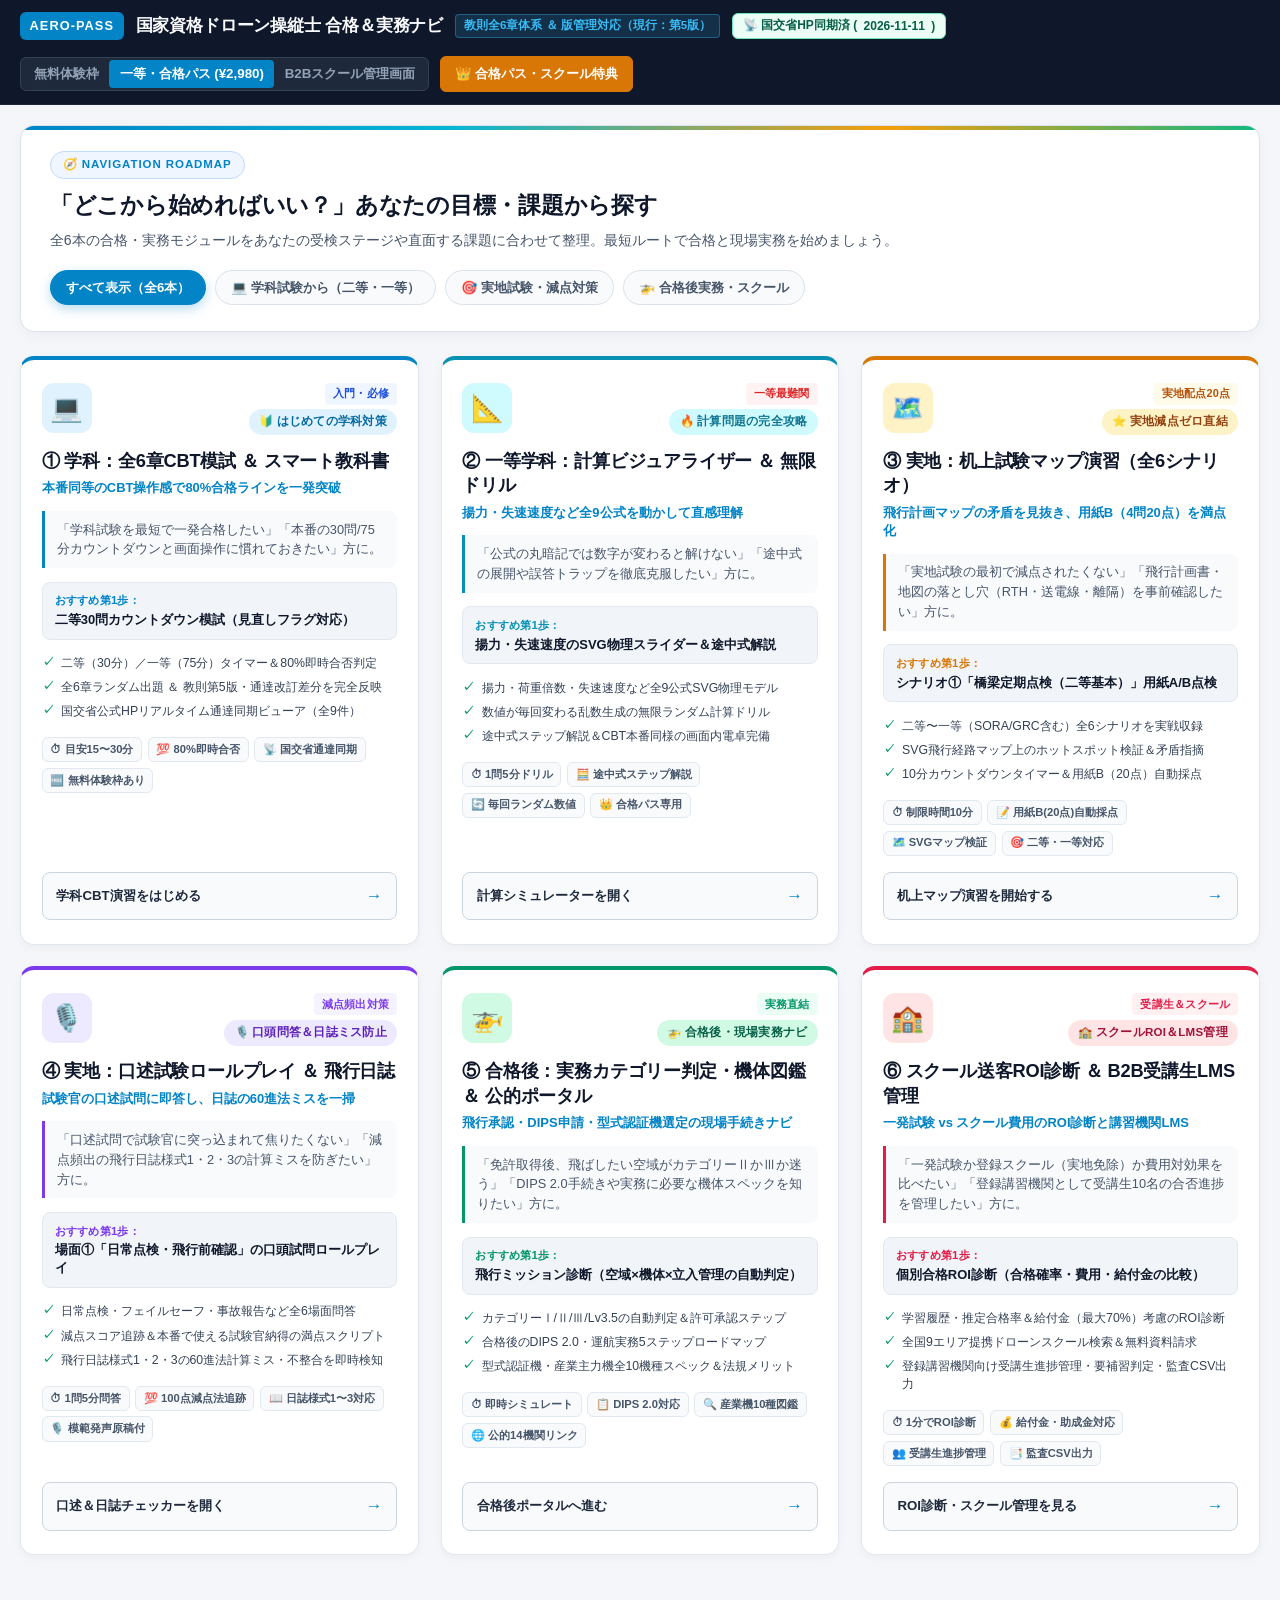
==== commit 8169f0b0: "feat(top-portal): redesign 6-pillar tile cards and add navigation roadmap filter inspired by BizHack" ====
--- a/index.html
+++ b/index.html
@@ -43,145 +43,280 @@
     <section id="mod-home">
 
 
-      <!-- 6-Pillar Heading -->
-      <div class="pillar-section-heading">
-        <div class="pillar-section-title">
-          <span>🏛️ AERO-PASS を構成する「6つの柱」</span>
-        </div>
-        <span style="font-size:0.82rem; color:var(--text-secondary);">
-          各タイルをクリックすると、専用の演習・シミュレーター画面へ移動します
-        </span>
+      <!-- NAVIGATION ROADMAP Header (BizHack AI Inspired) -->
+      <div class="roadmap-header">
+        <div class="roadmap-badge-top">
+          <span>🧭 NAVIGATION ROADMAP</span>
+        </div>
+        <h2 class="roadmap-title">「どこから始めればいい？」あなたの目標・課題から探す</h2>
+        <p class="roadmap-subtitle">
+          全6本の合格・実務モジュールをあなたの受検ステージや直面する課題に合わせて整理。最短ルートで合格と現場実務を始めましょう。
+        </p>
+
+        <!-- Category Quick Filter Tabs -->
+        <div class="roadmap-filter-tabs" role="tablist" aria-label="目的別絞り込み">
+          <button class="roadmap-filter-btn active" onclick="filterPillars('all', this)">すべて表示（全6本）</button>
+          <button class="roadmap-filter-btn" onclick="filterPillars('gakka', this)">💻 学科試験から（二等・一等）</button>
+          <button class="roadmap-filter-btn" onclick="filterPillars('jitchi', this)">🎯 実地試験・減点対策</button>
+          <button class="roadmap-filter-btn" onclick="filterPillars('business', this)">🚁 合格後実務・スクール</button>
+        </div>
       </div>
 
       <!-- 6-Pillar Tile Grid -->
-      <div class="pillar-grid">
-
-        <!-- Pillar 1 Tile -->
-        <div class="pillar-tile pillar-accent-blue" onclick="switchModule('cbt')">
+      <div class="pillar-grid" id="pillar-grid-container">
+
+        <!-- Pillar 1 Tile: 学科CBT模試 ＆ スマート教科書 -->
+        <div class="pillar-tile pillar-accent-blue" data-category="gakka" onclick="switchModule('cbt')">
           <div class="pillar-tile-top">
             <div class="pillar-icon-box">💻</div>
-            <span class="pillar-num-badge">第1の柱・入口最重要</span>
+            <div class="pillar-badges-group">
+              <span class="pillar-hot-tag">入門・必修</span>
+              <span class="pillar-num-badge">🔰 はじめての学科対策</span>
+            </div>
           </div>
           <h3 class="pillar-title">① 学科：全6章CBT模試 ＆ スマート教科書</h3>
-          <p class="pillar-desc">
-            二等（30分）／一等（75分）の本番カウントダウン模試と即時合否判定。国交省HPリアルタイム改訂ウォッチャーおよび教則全6章の条文解説・版改訂（第4版／第5版）差分を網羅。
-          </p>
+          <div class="pillar-lead-phrase">本番同等のCBT操作感で80%合格ラインを一発突破</div>
+
+          <!-- こんな方に (BizHack風 読者課題) -->
+          <div class="pillar-target-need">
+            「学科試験を最短で一発合格したい」「本番の30問/75分カウントダウンと画面操作に慣れておきたい」方に。
+          </div>
+
+          <!-- おすすめ第1歩 (BizHack風 Pick枠) -->
+          <div class="pillar-card-pick">
+            <span class="pillar-pick-label">おすすめ第1歩：</span>
+            <span class="pillar-pick-text">二等30問カウントダウン模試（見直しフラグ対応）</span>
+          </div>
+
           <ul class="pillar-features">
-            <li>全6章網羅 30問CBT模擬試験（見直しフラグ対応）</li>
             <li>二等（30分）／一等（75分）タイマー＆80%即時合否判定</li>
-            <li>国交省公式HPリアルタイム通達同期（全9件）</li>
-            <li>教則第4版・第5版・第6版拡張の版管理ビューア</li>
+            <li>全6章ランダム出題 ＆ 教則第5版・通達改訂差分を完全反映</li>
+            <li>国交省公式HPリアルタイム通達同期ビューア（全9件）</li>
           </ul>
+
+          <!-- メタタグ群 (BizHack風 メタ情報) -->
+          <div class="pillar-meta-tags">
+            <span class="pillar-meta-badge">⏱ 目安15〜30分</span>
+            <span class="pillar-meta-badge">💯 80%即時合否</span>
+            <span class="pillar-meta-badge">📡 国交省通達同期</span>
+            <span class="pillar-meta-badge">🆓 無料体験枠あり</span>
+          </div>
+
           <div class="pillar-cta">
             <span>学科CBT演習をはじめる</span>
             <span class="pillar-cta-arrow">→</span>
           </div>
         </div>
 
-        <!-- Pillar 2 Tile -->
-        <div class="pillar-tile pillar-accent-cyan" onclick="switchModule('calc')">
+        <!-- Pillar 2 Tile: 一等学科 計算ビジュアライザー ＆ 無限ドリル -->
+        <div class="pillar-tile pillar-accent-cyan" data-category="gakka" onclick="switchModule('calc')">
           <div class="pillar-tile-top">
             <div class="pillar-icon-box">📐</div>
-            <span class="pillar-num-badge">第2の柱・一等最難関</span>
+            <div class="pillar-badges-group">
+              <span class="pillar-hot-tag hot-danger">一等最難関</span>
+              <span class="pillar-num-badge">🔥 計算問題の完全攻略</span>
+            </div>
           </div>
           <h3 class="pillar-title">② 一等学科：計算ビジュアライザー ＆ 無限ドリル</h3>
-          <p class="pillar-desc">
-            一等学科最大の難関「飛行性能の計算」全9公式をインタラクティブSVGで視覚化。数値を毎回ランダム生成する無限計算ドリルと途中式ステップ解説で完全攻略。
-          </p>
+          <div class="pillar-lead-phrase">揚力・失速速度など全9公式を動かして直感理解</div>
+
+          <!-- こんな方に (BizHack風 読者課題) -->
+          <div class="pillar-target-need">
+            「公式の丸暗記では数字が変わると解けない」「途中式の展開や誤答トラップを徹底克服したい」方に。
+          </div>
+
+          <!-- おすすめ第1歩 (BizHack風 Pick枠) -->
+          <div class="pillar-card-pick">
+            <span class="pillar-pick-label">おすすめ第1歩：</span>
+            <span class="pillar-pick-text">揚力・失速速度のSVG物理スライダー＆途中式解説</span>
+          </div>
+
           <ul class="pillar-features">
             <li>揚力・荷重倍数・失速速度など全9公式SVG物理モデル</li>
-            <li>リアルタイムスライダー連動＆パラメータ同期</li>
-            <li>乱数シードによる無限ランダム計算問題生成</li>
-            <li>途中式・誤答トラップ解説＆CBT画面内電卓完備</li>
+            <li>数値が毎回変わる乱数生成の無限ランダム計算ドリル</li>
+            <li>途中式ステップ解説＆CBT本番同様の画面内電卓完備</li>
           </ul>
+
+          <!-- メタタグ群 (BizHack風 メタ情報) -->
+          <div class="pillar-meta-tags">
+            <span class="pillar-meta-badge">⏱ 1問5分ドリル</span>
+            <span class="pillar-meta-badge">🧮 途中式ステップ解説</span>
+            <span class="pillar-meta-badge">🔄 毎回ランダム数値</span>
+            <span class="pillar-meta-badge">👑 合格パス専用</span>
+          </div>
+
           <div class="pillar-cta">
             <span>計算シミュレーターを開く</span>
             <span class="pillar-cta-arrow">→</span>
           </div>
         </div>
 
-        <!-- Pillar 3 Tile -->
-        <div class="pillar-tile pillar-accent-amber" onclick="switchModule('kijo')">
+        <!-- Pillar 3 Tile: 実地 机上試験マップ演習 -->
+        <div class="pillar-tile pillar-accent-amber" data-category="jitchi" onclick="switchModule('kijo')">
           <div class="pillar-tile-top">
             <div class="pillar-icon-box">🗺️</div>
-            <span class="pillar-num-badge">第3の柱・実地減点防止</span>
+            <div class="pillar-badges-group">
+              <span class="pillar-hot-tag hot-warning">実地配点20点</span>
+              <span class="pillar-num-badge">⭐ 実地減点ゼロ直結</span>
+            </div>
           </div>
           <h3 class="pillar-title">③ 実地：机上試験マップ演習（全6シナリオ）</h3>
-          <p class="pillar-desc">
-            実地試験の最初に行われる「用紙A（飛行計画書・飛行経路マップ）」の矛盾点検証と「用紙B（4問20点）」の解答演習。橋梁・農薬・進入表面・一等SORAまで完全収録。
-          </p>
+          <div class="pillar-lead-phrase">飛行計画マップの矛盾を見抜き、用紙B（4問20点）を満点化</div>
+
+          <!-- こんな方に (BizHack風 読者課題) -->
+          <div class="pillar-target-need">
+            「実地試験の最初で減点されたくない」「飛行計画書・地図の落とし穴（RTH・送電線・離隔）を事前確認したい」方に。
+          </div>
+
+          <!-- おすすめ第1歩 (BizHack風 Pick枠) -->
+          <div class="pillar-card-pick">
+            <span class="pillar-pick-label">おすすめ第1歩：</span>
+            <span class="pillar-pick-text">シナリオ①「橋梁定期点検（二等基本）」用紙A/B点検</span>
+          </div>
+
           <ul class="pillar-features">
-            <li>二等〜一等（SORA/GRC含む）全6シナリオ収録</li>
-            <li>SVGインタラクティブ飛行経路マップ上のホットスポット検証</li>
+            <li>二等〜一等（SORA/GRC含む）全6シナリオを実戦収録</li>
+            <li>SVG飛行経路マップ上のホットスポット検証＆矛盾指摘</li>
             <li>10分カウントダウンタイマー＆用紙B（20点）自動採点</li>
-            <li>RTH高度・送電線・離隔距離・気象限界の判定</li>
           </ul>
+
+          <!-- メタタグ群 (BizHack風 メタ情報) -->
+          <div class="pillar-meta-tags">
+            <span class="pillar-meta-badge">⏱ 制限時間10分</span>
+            <span class="pillar-meta-badge">📝 用紙B(20点)自動採点</span>
+            <span class="pillar-meta-badge">🗺️ SVGマップ検証</span>
+            <span class="pillar-meta-badge">🎯 二等・一等対応</span>
+          </div>
+
           <div class="pillar-cta">
             <span>机上マップ演習を開始する</span>
             <span class="pillar-cta-arrow">→</span>
           </div>
         </div>
 
-        <!-- Pillar 4 Tile -->
-        <div class="pillar-tile pillar-accent-violet" onclick="switchModule('oral')">
+        <!-- Pillar 4 Tile: 実地 口述試験ロールプレイ ＆ 飛行日誌 -->
+        <div class="pillar-tile pillar-accent-violet" data-category="jitchi" onclick="switchModule('oral')">
           <div class="pillar-tile-top">
             <div class="pillar-icon-box">🎙️</div>
-            <span class="pillar-num-badge">第4の柱・口頭試問即応</span>
+            <div class="pillar-badges-group">
+              <span class="pillar-hot-tag hot-info">減点頻出対策</span>
+              <span class="pillar-num-badge">🎙️ 口頭問答＆日誌ミス防止</span>
+            </div>
           </div>
           <h3 class="pillar-title">④ 実地：口述試験ロールプレイ ＆ 飛行日誌</h3>
-          <p class="pillar-desc">
-            試験官との問答を100点減点方式でシミュレートする全6場面ロールプレイと、実地試験で減点頻出の「飛行日誌（様式1・2・3）全6ケース」不備チェッカー。
-          </p>
+          <div class="pillar-lead-phrase">試験官の口述試問に即答し、日誌の60進法ミスを一掃</div>
+
+          <!-- こんな方に (BizHack風 読者課題) -->
+          <div class="pillar-target-need">
+            「口述試問で試験官に突っ込まれて焦りたくない」「減点頻出の飛行日誌様式1・2・3の計算ミスを防ぎたい」方に。
+          </div>
+
+          <!-- おすすめ第1歩 (BizHack風 Pick枠) -->
+          <div class="pillar-card-pick">
+            <span class="pillar-pick-label">おすすめ第1歩：</span>
+            <span class="pillar-pick-text">場面①「日常点検・飛行前確認」の口頭試問ロールプレイ</span>
+          </div>
+
           <ul class="pillar-features">
-            <li>日常点検・フェイルセーフ・事故報告など全6場面ロールプレイ</li>
-            <li>減点スコア追跡＆試験本番用満点発声スクリプト</li>
-            <li>飛行日誌様式1・2・3の60進法計算ミス即時判定</li>
-            <li>日常点検記録と点検整備記録の連動不備検証</li>
+            <li>日常点検・フェイルセーフ・事故報告など全6場面問答</li>
+            <li>減点スコア追跡＆本番で使える試験官納得の満点スクリプト</li>
+            <li>飛行日誌様式1・2・3の60進法計算ミス・不整合を即時検知</li>
           </ul>
+
+          <!-- メタタグ群 (BizHack風 メタ情報) -->
+          <div class="pillar-meta-tags">
+            <span class="pillar-meta-badge">⏱ 1問5分問答</span>
+            <span class="pillar-meta-badge">💯 100点減点法追跡</span>
+            <span class="pillar-meta-badge">📖 日誌様式1〜3対応</span>
+            <span class="pillar-meta-badge">🎙️ 模範発声原稿付</span>
+          </div>
+
           <div class="pillar-cta">
             <span>口述＆日誌チェッカーを開く</span>
             <span class="pillar-cta-arrow">→</span>
           </div>
         </div>
 
-        <!-- Pillar 5 Tile -->
-        <div class="pillar-tile pillar-accent-emerald" onclick="switchModule('portal')">
+        <!-- Pillar 5 Tile: 合格後 実務カテゴリー判定・機体図鑑 ＆ 公的ポータル -->
+        <div class="pillar-tile pillar-accent-emerald" data-category="business" onclick="switchModule('portal')">
           <div class="pillar-tile-top">
             <div class="pillar-icon-box">🚁</div>
-            <span class="pillar-num-badge">第5の柱・合格後実務NEW</span>
+            <div class="pillar-badges-group">
+              <span class="pillar-hot-tag hot-success">実務直結</span>
+              <span class="pillar-num-badge">🚁 合格後・現場実務ナビ</span>
+            </div>
           </div>
           <h3 class="pillar-title">⑤ 合格後：実務カテゴリー判定・機体図鑑 ＆ 公的ポータル</h3>
-          <p class="pillar-desc">
-            試験合格後の現場で役立つ実践ポータル。飛行ミッション別のカテゴリー（Ⅰ/Ⅱ/Ⅲ/Lv3.5）自動判定、第一種・第二種型式認証機を含む全10機種図鑑、国交省等14公的ポータル。
-          </p>
+          <div class="pillar-lead-phrase">飛行承認・DIPS申請・型式認証機選定の現場手続きナビ</div>
+
+          <!-- こんな方に (BizHack風 読者課題) -->
+          <div class="pillar-target-need">
+            「免許取得後、飛ばしたい空域がカテゴリーⅡかⅢか迷う」「DIPS 2.0手続きや実務に必要な機体スペックを知りたい」方に。
+          </div>
+
+          <!-- おすすめ第1歩 (BizHack風 Pick枠) -->
+          <div class="pillar-card-pick">
+            <span class="pillar-pick-label">おすすめ第1歩：</span>
+            <span class="pillar-pick-text">飛行ミッション診断（空域×機体×立入管理の自動判定）</span>
+          </div>
+
           <ul class="pillar-features">
-            <li>ライセンス×機体×空域の飛行カテゴリー・手続き自動判定</li>
+            <li>カテゴリーⅠ/Ⅱ/Ⅲ/Lv3.5の自動判定＆許可承認ステップ</li>
             <li>合格後のDIPS 2.0・運航実務5ステップロードマップ</li>
             <li>型式認証機・産業主力機全10機種スペック＆法規メリット</li>
-            <li>国交省航空局・DIPS2.0・空域マップなど公式14機関リンク</li>
           </ul>
+
+          <!-- メタタグ群 (BizHack風 メタ情報) -->
+          <div class="pillar-meta-tags">
+            <span class="pillar-meta-badge">⏱ 即時シミュレート</span>
+            <span class="pillar-meta-badge">📋 DIPS 2.0対応</span>
+            <span class="pillar-meta-badge">🔍 産業機10種図鑑</span>
+            <span class="pillar-meta-badge">🌐 公的14機関リンク</span>
+          </div>
+
           <div class="pillar-cta">
             <span>合格後ポータルへ進む</span>
             <span class="pillar-cta-arrow">→</span>
           </div>
         </div>
 
-        <!-- Pillar 6 Tile -->
-        <div class="pillar-tile pillar-accent-rose" onclick="switchModule('monetize')">
+        <!-- Pillar 6 Tile: スクール送客ROI診断 ＆ B2B受講生LMS管理 -->
+        <div class="pillar-tile pillar-accent-rose" data-category="business" onclick="switchModule('monetize')">
           <div class="pillar-tile-top">
             <div class="pillar-icon-box">🏫</div>
-            <span class="pillar-num-badge">第6の柱・送客＆スクール</span>
+            <div class="pillar-badges-group">
+              <span class="pillar-hot-tag hot-b2b">受講生＆スクール</span>
+              <span class="pillar-num-badge">🏫 スクールROI＆LMS管理</span>
+            </div>
           </div>
           <h3 class="pillar-title">⑥ スクール送客ROI診断 ＆ B2B受講生LMS管理</h3>
-          <p class="pillar-desc">
-            一発試験と登録講習機関（実地免除）の総費用・合格率・給付金を比較するROI診断シミュレーター、全国提携スクール送客、および登録講習機関向け受講生10名管理コンソール。
-          </p>
+          <div class="pillar-lead-phrase">一発試験 vs スクール費用のROI診断と講習機関LMS</div>
+
+          <!-- こんな方に (BizHack風 読者課題) -->
+          <div class="pillar-target-need">
+            「一発試験か登録スクール（実地免除）か費用対効果を比べたい」「登録講習機関として受講生10名の合否進捗を管理したい」方に。
+          </div>
+
+          <!-- おすすめ第1歩 (BizHack風 Pick枠) -->
+          <div class="pillar-card-pick">
+            <span class="pillar-pick-label">おすすめ第1歩：</span>
+            <span class="pillar-pick-text">個別合格ROI診断（合格確率・費用・給付金の比較）</span>
+          </div>
+
           <ul class="pillar-features">
-            <li>学習履歴・推定合格確率＆弱点トップ3自動分析</li>
-            <li>教育訓練給付金・人材開発助成金対応のROI比較診断</li>
-            <li>全国9エリア提携ドローンスクール検索＆資料請求</li>
-            <li>B2Bスクール受講生進捗管理・要補習判定・監査CSV出力</li>
+            <li>学習履歴・推定合格率＆給付金（最大70%）考慮のROI診断</li>
+            <li>全国9エリア提携ドローンスクール検索＆無料資料請求</li>
+            <li>登録講習機関向け受講生進捗管理・要補習判定・監査CSV出力</li>
           </ul>
+
+          <!-- メタタグ群 (BizHack風 メタ情報) -->
+          <div class="pillar-meta-tags">
+            <span class="pillar-meta-badge">⏱ 1分でROI診断</span>
+            <span class="pillar-meta-badge">💰 給付金・助成金対応</span>
+            <span class="pillar-meta-badge">👥 受講生進捗管理</span>
+            <span class="pillar-meta-badge">📑 監査CSV出力</span>
+          </div>
+
           <div class="pillar-cta">
             <span>ROI診断・スクール管理を見る</span>
             <span class="pillar-cta-arrow">→</span>
--- a/styles.css
+++ b/styles.css
@@ -258,173 +258,406 @@
   font-weight: 600;
 }
 
+/* ==========================================================================
+   NAVIGATION ROADMAP & 6-PILLAR TILE GRID (BizHack AI Inspired)
+   ========================================================================== */
+
+/* Roadmap Header */
+.roadmap-header {
+  background: var(--bg-surface);
+  border: 1px solid var(--border-color);
+  border-radius: var(--radius-lg);
+  padding: 1.6rem 1.8rem;
+  margin-bottom: 1.5rem;
+  box-shadow: 0 4px 16px -2px rgba(15, 23, 42, 0.05);
+  position: relative;
+  overflow: hidden;
+}
+
+.roadmap-header::before {
+  content: "";
+  position: absolute;
+  top: 0;
+  left: 0;
+  right: 0;
+  height: 4px;
+  background: linear-gradient(90deg, #0284c7 0%, #06b6d4 35%, #f59e0b 70%, #10b981 100%);
+}
+
+.roadmap-badge-top {
+  display: inline-flex;
+  align-items: center;
+  gap: 0.35rem;
+  background: #eff6ff;
+  border: 1px solid #bfdbfe;
+  color: #0284c7;
+  font-size: 0.72rem;
+  font-weight: 800;
+  letter-spacing: 0.08em;
+  padding: 0.25rem 0.75rem;
+  border-radius: 9999px;
+  margin-bottom: 0.65rem;
+}
+
+.roadmap-title {
+  font-size: 1.45rem;
+  font-weight: 800;
+  color: var(--text-main);
+  line-height: 1.35;
+  margin-bottom: 0.5rem;
+  letter-spacing: -0.01em;
+}
+
+.roadmap-subtitle {
+  font-size: 0.88rem;
+  color: var(--text-secondary);
+  line-height: 1.6;
+  margin-bottom: 1.15rem;
+  max-width: 860px;
+}
+
+/* Category Quick Filter Tabs */
+.roadmap-filter-tabs {
+  display: flex;
+  align-items: center;
+  gap: 0.55rem;
+  flex-wrap: wrap;
+}
+
+.roadmap-filter-btn {
+  display: inline-flex;
+  align-items: center;
+  gap: 0.35rem;
+  padding: 0.48rem 0.95rem;
+  font-size: 0.82rem;
+  font-weight: 700;
+  border-radius: 9999px;
+  border: 1px solid var(--border-color);
+  background: #f8fafc;
+  color: var(--text-secondary);
+  cursor: pointer;
+  transition: all 0.2s cubic-bezier(0.16, 1, 0.3, 1);
+  white-space: nowrap;
+}
+
+.roadmap-filter-btn:hover {
+  background: #ffffff;
+  color: var(--brand-primary);
+  border-color: var(--brand-primary);
+  transform: translateY(-1px);
+}
+
+.roadmap-filter-btn.active {
+  background: var(--brand-primary);
+  color: #ffffff;
+  border-color: var(--brand-primary);
+  box-shadow: 0 4px 12px rgba(2, 132, 199, 0.28);
+}
+
 /* 6-Pillar Tile Grid */
-.pillar-section-heading {
-  display: flex;
-  justify-content: space-between;
-  align-items: flex-end;
-  margin-bottom: 1.25rem;
-  flex-wrap: wrap;
-  gap: 0.5rem;
-}
-
-.pillar-section-title {
-  font-size: 1.3rem;
-  font-weight: 800;
-  color: var(--text-main);
-  display: flex;
-  align-items: center;
-  gap: 0.5rem;
-}
-
 .pillar-grid {
   display: grid;
   grid-template-columns: repeat(3, 1fr);
   gap: 1.35rem;
-  margin-bottom: 2rem;
-}
-
-@media (max-width: 1080px) {
+  margin-bottom: 2.25rem;
+}
+
+@media (max-width: 1100px) {
   .pillar-grid {
     grid-template-columns: repeat(2, 1fr);
   }
 }
 
-@media (max-width: 680px) {
+@media (max-width: 720px) {
   .pillar-grid {
     grid-template-columns: 1fr;
   }
 }
 
+/* Pillar Tile Card (BizHack AI Inspired Design) */
 .pillar-tile {
-  background: var(--bg-surface);
-  border: 2px solid var(--border-color);
+  background: #ffffff;
+  border: 1px solid #e2e8f0;
   border-radius: var(--radius-lg);
-  padding: 1.4rem 1.3rem;
+  padding: 1.45rem 1.3rem;
   display: flex;
   flex-direction: column;
   justify-content: space-between;
   cursor: pointer;
-  transition: all 0.22s cubic-bezier(0.16, 1, 0.3, 1);
+  transition: all 0.24s cubic-bezier(0.16, 1, 0.3, 1);
   position: relative;
   overflow: hidden;
-  box-shadow: 0 2px 6px rgba(15, 23, 42, 0.04);
+  box-shadow: 0 3px 10px rgba(15, 23, 42, 0.04);
 }
 
 .pillar-tile:hover {
-  transform: translateY(-4px);
-  box-shadow: 0 12px 28px -4px rgba(2, 132, 199, 0.16);
-  border-color: var(--brand-primary);
-}
-
+  transform: translateY(-5px);
+  box-shadow: 0 16px 32px -4px rgba(15, 23, 42, 0.12);
+}
+
+.pillar-tile.pillar-hidden {
+  display: none !important;
+}
+
+/* Tile Top Header */
 .pillar-tile-top {
   display: flex;
   justify-content: space-between;
   align-items: flex-start;
-  margin-bottom: 1rem;
+  margin-bottom: 0.85rem;
+}
+
+.pillar-icon-box {
+  width: 50px;
+  height: 50px;
+  border-radius: 12px;
+  display: flex;
+  align-items: center;
+  justify-content: center;
+  font-size: 1.65rem;
+  flex-shrink: 0;
+  transition: transform 0.2s ease;
+}
+
+.pillar-tile:hover .pillar-icon-box {
+  transform: scale(1.08);
+}
+
+.pillar-badges-group {
+  display: flex;
+  flex-direction: column;
+  align-items: flex-end;
+  gap: 0.3rem;
+}
+
+.pillar-hot-tag {
+  font-size: 0.68rem;
+  font-weight: 800;
+  padding: 0.15rem 0.5rem;
+  border-radius: 4px;
+  background: #eff6ff;
+  color: #1d4ed8;
+  letter-spacing: 0.02em;
+}
+
+.pillar-hot-tag.hot-danger {
+  background: #fef2f2;
+  color: #dc2626;
+}
+
+.pillar-hot-tag.hot-warning {
+  background: #fffbeb;
+  color: #b45309;
+}
+
+.pillar-hot-tag.hot-info {
+  background: #f5f3ff;
+  color: #7c3aed;
+}
+
+.pillar-hot-tag.hot-success {
+  background: #ecfdf5;
+  color: #059669;
+}
+
+.pillar-hot-tag.hot-b2b {
+  background: #fff1f2;
+  color: #e11d48;
 }
 
 .pillar-num-badge {
   font-size: 0.72rem;
   font-weight: 800;
-  padding: 0.25rem 0.6rem;
+  padding: 0.25rem 0.65rem;
   border-radius: 9999px;
-  letter-spacing: 0.04em;
-}
-
-.pillar-icon-box {
-  width: 48px;
-  height: 48px;
-  border-radius: 12px;
-  display: flex;
-  align-items: center;
-  justify-content: center;
-  font-size: 1.6rem;
-  margin-bottom: 0.75rem;
-}
-
+  letter-spacing: 0.02em;
+  white-space: nowrap;
+}
+
+/* Tile Titles & Lead */
 .pillar-title {
-  font-size: 1.12rem;
-  font-weight: 800;
-  color: var(--text-main);
+  font-size: 1.14rem;
+  font-weight: 800;
+  color: #0f172a;
   line-height: 1.35;
-  margin-bottom: 0.45rem;
-}
-
-.pillar-desc {
-  font-size: 0.82rem;
-  color: var(--text-secondary);
+  margin-bottom: 0.35rem;
+  letter-spacing: -0.01em;
+}
+
+.pillar-lead-phrase {
+  font-size: 0.81rem;
+  font-weight: 700;
+  color: var(--brand-primary);
+  margin-bottom: 0.85rem;
+  line-height: 1.4;
+}
+
+/* BizHack風 「こんな方に」 課題提示 */
+.pillar-target-need {
+  font-size: 0.80rem;
+  color: #475569;
   line-height: 1.55;
-  margin-bottom: 1rem;
-  flex-grow: 1;
-}
-
+  background: #f8fafc;
+  border-left: 3px solid #cbd5e1;
+  padding: 0.55rem 0.75rem;
+  border-radius: 0 8px 8px 0;
+  margin-bottom: 0.85rem;
+  font-style: normal;
+}
+
+/* BizHack風 「おすすめ第1歩」 ピック枠 */
+.pillar-card-pick {
+  background: #f1f5f9;
+  border: 1px solid #e2e8f0;
+  border-radius: 8px;
+  padding: 0.6rem 0.75rem;
+  margin-bottom: 0.95rem;
+  line-height: 1.45;
+  transition: border-color 0.18s ease;
+}
+
+.pillar-tile:hover .pillar-card-pick {
+  border-color: #cbd5e1;
+}
+
+.pillar-pick-label {
+  display: block;
+  font-size: 0.71rem;
+  font-weight: 800;
+  color: #0284c7;
+  margin-bottom: 0.15rem;
+  letter-spacing: 0.02em;
+}
+
+.pillar-pick-text {
+  display: block;
+  font-size: 0.81rem;
+  font-weight: 700;
+  color: #0f172a;
+  line-height: 1.4;
+}
+
+/* Features checklist */
 .pillar-features {
   list-style: none;
   padding: 0;
-  margin: 0 0 1.15rem 0;
+  margin: 0 0 1rem 0;
   display: flex;
   flex-direction: column;
-  gap: 0.35rem;
+  gap: 0.4rem;
 }
 
 .pillar-features li {
-  font-size: 0.78rem;
-  color: var(--text-main);
-  display: flex;
-  align-items: center;
-  gap: 0.4rem;
+  font-size: 0.77rem;
+  color: #334155;
+  display: flex;
+  align-items: flex-start;
+  gap: 0.45rem;
+  line-height: 1.45;
 }
 
 .pillar-features li::before {
   content: "✓";
   font-weight: 800;
   color: var(--status-success);
-}
-
+  flex-shrink: 0;
+  margin-top: -1px;
+}
+
+/* BizHack風 メタ情報バッジ群 */
+.pillar-meta-tags {
+  display: flex;
+  flex-wrap: wrap;
+  gap: 0.35rem;
+  margin-bottom: 1rem;
+}
+
+.pillar-meta-badge {
+  font-size: 0.70rem;
+  font-weight: 600;
+  color: #475569;
+  background: #f8fafc;
+  border: 1px solid #e2e8f0;
+  border-radius: 6px;
+  padding: 0.18rem 0.48rem;
+  white-space: nowrap;
+}
+
+/* BizHack風 CTA Button */
 .pillar-cta {
   display: flex;
   justify-content: space-between;
   align-items: center;
-  padding-top: 0.85rem;
-  border-top: 1px solid var(--border-color);
+  padding: 0.65rem 0.85rem;
+  background: #f8fafc;
+  border: 1px solid #cbd5e1;
+  border-radius: 8px;
   font-weight: 700;
-  font-size: 0.84rem;
-  color: var(--brand-primary);
-  transition: gap 0.15s ease;
-}
-
-.pillar-tile:hover .pillar-cta {
-  color: var(--brand-primary-hover);
+  font-size: 0.83rem;
+  color: #1e293b;
+  transition: all 0.2s ease;
+  margin-top: auto;
 }
 
 .pillar-cta-arrow {
   font-size: 1.05rem;
   transition: transform 0.2s ease;
+  color: var(--brand-primary);
+}
+
+.pillar-tile:hover .pillar-cta {
+  background: var(--brand-primary);
+  color: #ffffff;
+  border-color: var(--brand-primary);
 }
 
 .pillar-tile:hover .pillar-cta-arrow {
   transform: translateX(4px);
+  color: #ffffff;
 }
 
 /* Pillar Specific Accents */
+.pillar-accent-blue { border-top: 4px solid #0284c7; }
+.pillar-accent-blue:hover { border-color: #0284c7; }
 .pillar-accent-blue .pillar-icon-box { background: #e0f2fe; }
 .pillar-accent-blue .pillar-num-badge { background: #e0f2fe; color: #0369a1; }
-
+.pillar-accent-blue .pillar-target-need { border-left-color: #0284c7; }
+.pillar-accent-blue .pillar-pick-label { color: #0284c7; }
+
+.pillar-accent-cyan { border-top: 4px solid #0891b2; }
+.pillar-accent-cyan:hover { border-color: #0891b2; }
 .pillar-accent-cyan .pillar-icon-box { background: #cffafe; }
 .pillar-accent-cyan .pillar-num-badge { background: #cffafe; color: #0e7490; }
-
+.pillar-accent-cyan .pillar-target-need { border-left-color: #0891b2; }
+.pillar-accent-cyan .pillar-pick-label { color: #0891b2; }
+
+.pillar-accent-amber { border-top: 4px solid #d97706; }
+.pillar-accent-amber:hover { border-color: #d97706; }
 .pillar-accent-amber .pillar-icon-box { background: #fef3c7; }
 .pillar-accent-amber .pillar-num-badge { background: #fef3c7; color: #92400e; }
-
+.pillar-accent-amber .pillar-target-need { border-left-color: #d97706; }
+.pillar-accent-amber .pillar-pick-label { color: #d97706; }
+
+.pillar-accent-violet { border-top: 4px solid #7c3aed; }
+.pillar-accent-violet:hover { border-color: #7c3aed; }
 .pillar-accent-violet .pillar-icon-box { background: #ede9fe; }
 .pillar-accent-violet .pillar-num-badge { background: #ede9fe; color: #5b21b6; }
-
+.pillar-accent-violet .pillar-target-need { border-left-color: #7c3aed; }
+.pillar-accent-violet .pillar-pick-label { color: #7c3aed; }
+
+.pillar-accent-emerald { border-top: 4px solid #059669; }
+.pillar-accent-emerald:hover { border-color: #059669; }
 .pillar-accent-emerald .pillar-icon-box { background: #d1fae5; }
 .pillar-accent-emerald .pillar-num-badge { background: #d1fae5; color: #065f46; }
-
+.pillar-accent-emerald .pillar-target-need { border-left-color: #059669; }
+.pillar-accent-emerald .pillar-pick-label { color: #059669; }
+
+.pillar-accent-rose { border-top: 4px solid #e11d48; }
+.pillar-accent-rose:hover { border-color: #e11d48; }
 .pillar-accent-rose .pillar-icon-box { background: #ffe4e6; }
 .pillar-accent-rose .pillar-num-badge { background: #ffe4e6; color: #9f1239; }
+.pillar-accent-rose .pillar-target-need { border-left-color: #e11d48; }
+.pillar-accent-rose .pillar-pick-label { color: #e11d48; }
 
 /* Sub-page Breadcrumb / Header */
 .page-breadcrumb-bar {
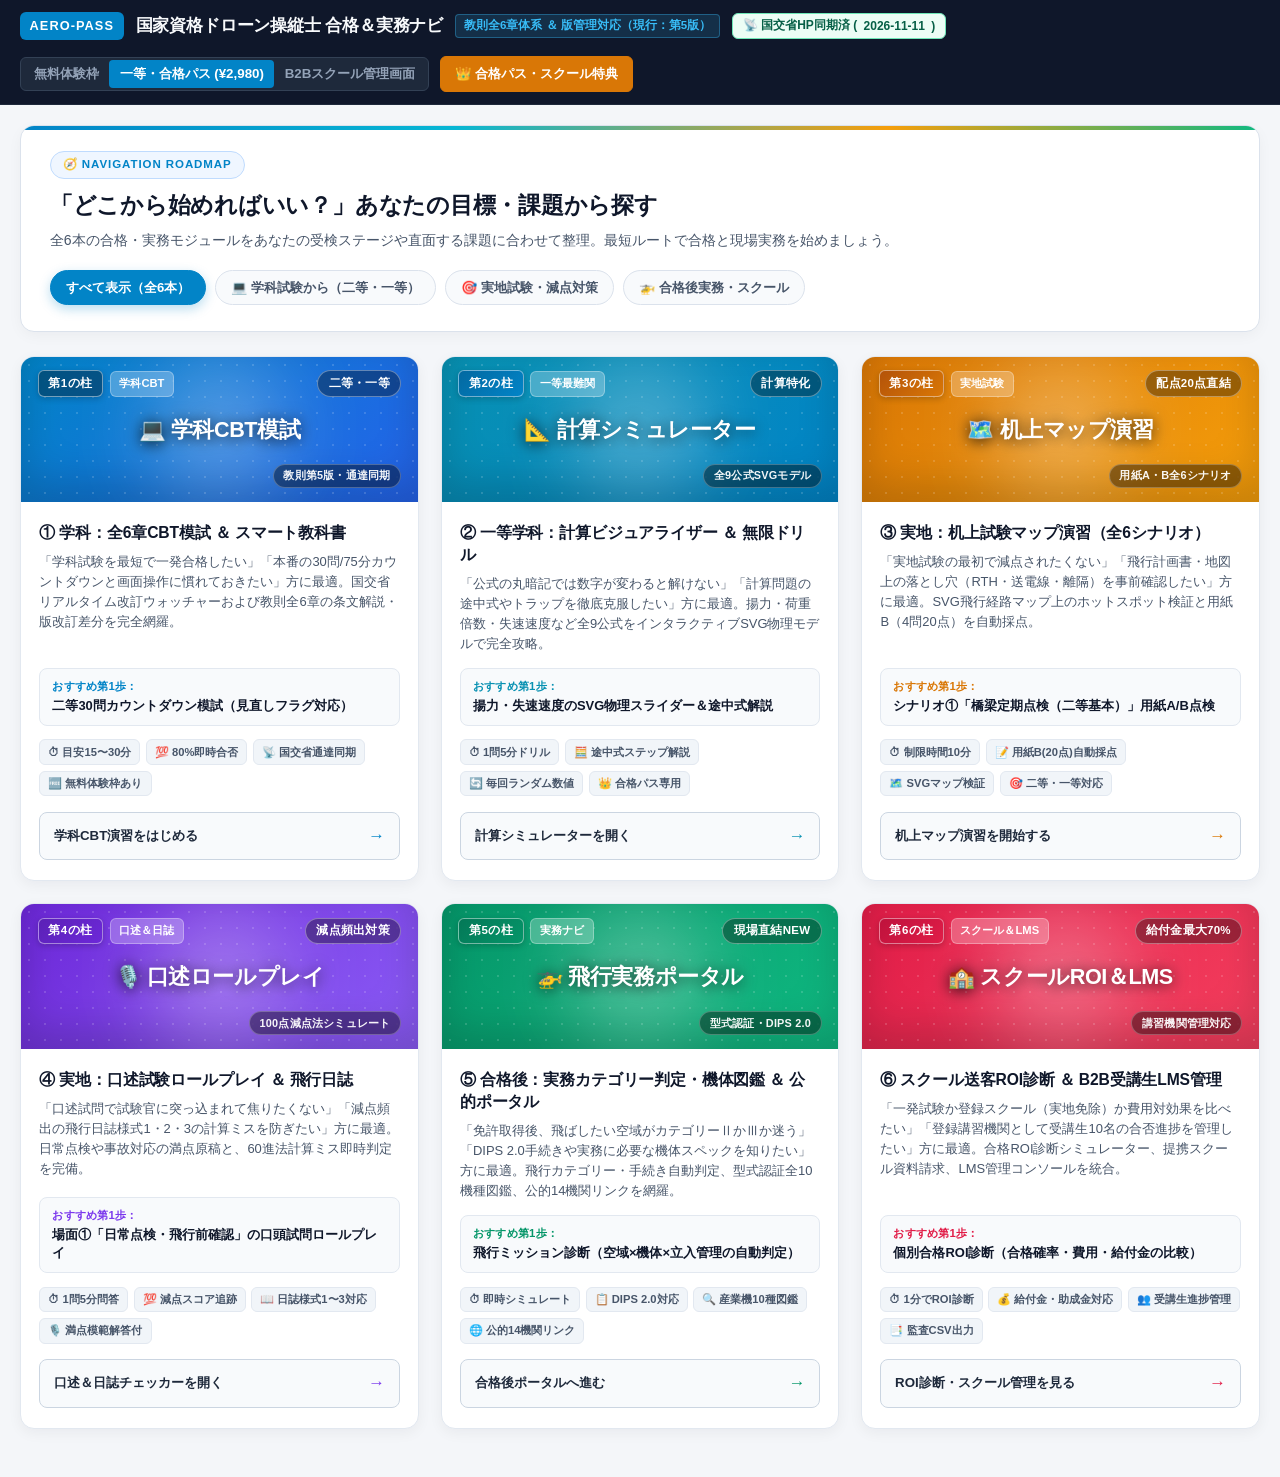
==== commit 8cdd7339: "style(tiles): fully replicate BizHack AI card-thumb graphic header, patterns, and card-body design" ====
--- a/index.html
+++ b/index.html
@@ -62,264 +62,252 @@
         </div>
       </div>
 
-      <!-- 6-Pillar Tile Grid -->
+      <!-- 6-Pillar Tile Grid (BizHack AI Article Card Design) -->
       <div class="pillar-grid" id="pillar-grid-container">
 
         <!-- Pillar 1 Tile: 学科CBT模試 ＆ スマート教科書 -->
         <div class="pillar-tile pillar-accent-blue" data-category="gakka" onclick="switchModule('cbt')">
-          <div class="pillar-tile-top">
-            <div class="pillar-icon-box">💻</div>
-            <div class="pillar-badges-group">
-              <span class="pillar-hot-tag">入門・必修</span>
-              <span class="pillar-num-badge">🔰 はじめての学科対策</span>
-            </div>
-          </div>
-          <h3 class="pillar-title">① 学科：全6章CBT模試 ＆ スマート教科書</h3>
-          <div class="pillar-lead-phrase">本番同等のCBT操作感で80%合格ラインを一発突破</div>
-
-          <!-- こんな方に (BizHack風 読者課題) -->
-          <div class="pillar-target-need">
-            「学科試験を最短で一発合格したい」「本番の30問/75分カウントダウンと画面操作に慣れておきたい」方に。
-          </div>
-
-          <!-- おすすめ第1歩 (BizHack風 Pick枠) -->
-          <div class="pillar-card-pick">
-            <span class="pillar-pick-label">おすすめ第1歩：</span>
-            <span class="pillar-pick-text">二等30問カウントダウン模試（見直しフラグ対応）</span>
-          </div>
-
-          <ul class="pillar-features">
-            <li>二等（30分）／一等（75分）タイマー＆80%即時合否判定</li>
-            <li>全6章ランダム出題 ＆ 教則第5版・通達改訂差分を完全反映</li>
-            <li>国交省公式HPリアルタイム通達同期ビューア（全9件）</li>
-          </ul>
-
-          <!-- メタタグ群 (BizHack風 メタ情報) -->
-          <div class="pillar-meta-tags">
-            <span class="pillar-meta-badge">⏱ 目安15〜30分</span>
-            <span class="pillar-meta-badge">💯 80%即時合否</span>
-            <span class="pillar-meta-badge">📡 国交省通達同期</span>
-            <span class="pillar-meta-badge">🆓 無料体験枠あり</span>
-          </div>
-
-          <div class="pillar-cta">
-            <span>学科CBT演習をはじめる</span>
-            <span class="pillar-cta-arrow">→</span>
+          <div class="card-thumb" style="background: linear-gradient(135deg, #0284c7, #2563eb);">
+            <div class="thumb-pattern"></div>
+            <div class="thumb-glow"></div>
+            <div class="thumb-header">
+              <div class="thumb-header-left">
+                <span class="series-badge">第1の柱</span>
+                <span class="category-tag">学科CBT</span>
+              </div>
+              <span class="thumb-tag-right">二等・一等</span>
+            </div>
+            <div class="thumb-visual">
+              <div class="thumb-main-title">💻 学科CBT模試</div>
+            </div>
+            <div class="thumb-footer">
+              <span class="thumb-date">教則第5版・通達同期</span>
+            </div>
+          </div>
+          <div class="card-body">
+            <h3 class="card-title">① 学科：全6章CBT模試 ＆ スマート教科書</h3>
+            <p class="card-excerpt">
+              「学科試験を最短で一発合格したい」「本番の30問/75分カウントダウンと画面操作に慣れておきたい」方に最適。国交省リアルタイム改訂ウォッチャーおよび教則全6章の条文解説・版改訂差分を完全網羅。
+            </p>
+            <div class="roadmap-card-pick">
+              <span class="roadmap-pick-label">おすすめ第1歩：</span>
+              <span class="roadmap-pick-text">二等30問カウントダウン模試（見直しフラグ対応）</span>
+            </div>
+            <div class="card-meta-tags">
+              <span class="card-meta-tag">⏱ 目安15〜30分</span>
+              <span class="card-meta-tag">💯 80%即時合否</span>
+              <span class="card-meta-tag">📡 国交省通達同期</span>
+              <span class="card-meta-tag">🆓 無料体験枠あり</span>
+            </div>
+            <div class="card-cta-btn">
+              <span>学科CBT演習をはじめる</span>
+              <span class="card-cta-arrow">→</span>
+            </div>
           </div>
         </div>
 
         <!-- Pillar 2 Tile: 一等学科 計算ビジュアライザー ＆ 無限ドリル -->
         <div class="pillar-tile pillar-accent-cyan" data-category="gakka" onclick="switchModule('calc')">
-          <div class="pillar-tile-top">
-            <div class="pillar-icon-box">📐</div>
-            <div class="pillar-badges-group">
-              <span class="pillar-hot-tag hot-danger">一等最難関</span>
-              <span class="pillar-num-badge">🔥 計算問題の完全攻略</span>
-            </div>
-          </div>
-          <h3 class="pillar-title">② 一等学科：計算ビジュアライザー ＆ 無限ドリル</h3>
-          <div class="pillar-lead-phrase">揚力・失速速度など全9公式を動かして直感理解</div>
-
-          <!-- こんな方に (BizHack風 読者課題) -->
-          <div class="pillar-target-need">
-            「公式の丸暗記では数字が変わると解けない」「途中式の展開や誤答トラップを徹底克服したい」方に。
-          </div>
-
-          <!-- おすすめ第1歩 (BizHack風 Pick枠) -->
-          <div class="pillar-card-pick">
-            <span class="pillar-pick-label">おすすめ第1歩：</span>
-            <span class="pillar-pick-text">揚力・失速速度のSVG物理スライダー＆途中式解説</span>
-          </div>
-
-          <ul class="pillar-features">
-            <li>揚力・荷重倍数・失速速度など全9公式SVG物理モデル</li>
-            <li>数値が毎回変わる乱数生成の無限ランダム計算ドリル</li>
-            <li>途中式ステップ解説＆CBT本番同様の画面内電卓完備</li>
-          </ul>
-
-          <!-- メタタグ群 (BizHack風 メタ情報) -->
-          <div class="pillar-meta-tags">
-            <span class="pillar-meta-badge">⏱ 1問5分ドリル</span>
-            <span class="pillar-meta-badge">🧮 途中式ステップ解説</span>
-            <span class="pillar-meta-badge">🔄 毎回ランダム数値</span>
-            <span class="pillar-meta-badge">👑 合格パス専用</span>
-          </div>
-
-          <div class="pillar-cta">
-            <span>計算シミュレーターを開く</span>
-            <span class="pillar-cta-arrow">→</span>
+          <div class="card-thumb" style="background: linear-gradient(135deg, #0891b2, #0284c7);">
+            <div class="thumb-pattern"></div>
+            <div class="thumb-glow"></div>
+            <div class="thumb-header">
+              <div class="thumb-header-left">
+                <span class="series-badge" style="background:linear-gradient(135deg, #0369a1, #0284c7);">第2の柱</span>
+                <span class="category-tag">一等最難関</span>
+              </div>
+              <span class="thumb-tag-right">計算特化</span>
+            </div>
+            <div class="thumb-visual">
+              <div class="thumb-main-title">📐 計算シミュレーター</div>
+            </div>
+            <div class="thumb-footer">
+              <span class="thumb-date">全9公式SVGモデル</span>
+            </div>
+          </div>
+          <div class="card-body">
+            <h3 class="card-title">② 一等学科：計算ビジュアライザー ＆ 無限ドリル</h3>
+            <p class="card-excerpt">
+              「公式の丸暗記では数字が変わると解けない」「計算問題の途中式やトラップを徹底克服したい」方に最適。揚力・荷重倍数・失速速度など全9公式をインタラクティブSVG物理モデルで完全攻略。
+            </p>
+            <div class="roadmap-card-pick">
+              <span class="roadmap-pick-label">おすすめ第1歩：</span>
+              <span class="roadmap-pick-text">揚力・失速速度のSVG物理スライダー＆途中式解説</span>
+            </div>
+            <div class="card-meta-tags">
+              <span class="card-meta-tag">⏱ 1問5分ドリル</span>
+              <span class="card-meta-tag">🧮 途中式ステップ解説</span>
+              <span class="card-meta-tag">🔄 毎回ランダム数値</span>
+              <span class="card-meta-tag">👑 合格パス専用</span>
+            </div>
+            <div class="card-cta-btn">
+              <span>計算シミュレーターを開く</span>
+              <span class="card-cta-arrow">→</span>
+            </div>
           </div>
         </div>
 
         <!-- Pillar 3 Tile: 実地 机上試験マップ演習 -->
         <div class="pillar-tile pillar-accent-amber" data-category="jitchi" onclick="switchModule('kijo')">
-          <div class="pillar-tile-top">
-            <div class="pillar-icon-box">🗺️</div>
-            <div class="pillar-badges-group">
-              <span class="pillar-hot-tag hot-warning">実地配点20点</span>
-              <span class="pillar-num-badge">⭐ 実地減点ゼロ直結</span>
-            </div>
-          </div>
-          <h3 class="pillar-title">③ 実地：机上試験マップ演習（全6シナリオ）</h3>
-          <div class="pillar-lead-phrase">飛行計画マップの矛盾を見抜き、用紙B（4問20点）を満点化</div>
-
-          <!-- こんな方に (BizHack風 読者課題) -->
-          <div class="pillar-target-need">
-            「実地試験の最初で減点されたくない」「飛行計画書・地図の落とし穴（RTH・送電線・離隔）を事前確認したい」方に。
-          </div>
-
-          <!-- おすすめ第1歩 (BizHack風 Pick枠) -->
-          <div class="pillar-card-pick">
-            <span class="pillar-pick-label">おすすめ第1歩：</span>
-            <span class="pillar-pick-text">シナリオ①「橋梁定期点検（二等基本）」用紙A/B点検</span>
-          </div>
-
-          <ul class="pillar-features">
-            <li>二等〜一等（SORA/GRC含む）全6シナリオを実戦収録</li>
-            <li>SVG飛行経路マップ上のホットスポット検証＆矛盾指摘</li>
-            <li>10分カウントダウンタイマー＆用紙B（20点）自動採点</li>
-          </ul>
-
-          <!-- メタタグ群 (BizHack風 メタ情報) -->
-          <div class="pillar-meta-tags">
-            <span class="pillar-meta-badge">⏱ 制限時間10分</span>
-            <span class="pillar-meta-badge">📝 用紙B(20点)自動採点</span>
-            <span class="pillar-meta-badge">🗺️ SVGマップ検証</span>
-            <span class="pillar-meta-badge">🎯 二等・一等対応</span>
-          </div>
-
-          <div class="pillar-cta">
-            <span>机上マップ演習を開始する</span>
-            <span class="pillar-cta-arrow">→</span>
+          <div class="card-thumb" style="background: linear-gradient(135deg, #d97706, #f59e0b);">
+            <div class="thumb-pattern"></div>
+            <div class="thumb-glow"></div>
+            <div class="thumb-header">
+              <div class="thumb-header-left">
+                <span class="series-badge" style="background:linear-gradient(135deg, #b45309, #d97706);">第3の柱</span>
+                <span class="category-tag">実地試験</span>
+              </div>
+              <span class="thumb-tag-right">配点20点直結</span>
+            </div>
+            <div class="thumb-visual">
+              <div class="thumb-main-title">🗺️ 机上マップ演習</div>
+            </div>
+            <div class="thumb-footer">
+              <span class="thumb-date">用紙A・B全6シナリオ</span>
+            </div>
+          </div>
+          <div class="card-body">
+            <h3 class="card-title">③ 実地：机上試験マップ演習（全6シナリオ）</h3>
+            <p class="card-excerpt">
+              「実地試験の最初で減点されたくない」「飛行計画書・地図上の落とし穴（RTH・送電線・離隔）を事前確認したい」方に最適。SVG飛行経路マップ上のホットスポット検証と用紙B（4問20点）を自動採点。
+            </p>
+            <div class="roadmap-card-pick">
+              <span class="roadmap-pick-label">おすすめ第1歩：</span>
+              <span class="roadmap-pick-text">シナリオ①「橋梁定期点検（二等基本）」用紙A/B点検</span>
+            </div>
+            <div class="card-meta-tags">
+              <span class="card-meta-tag">⏱ 制限時間10分</span>
+              <span class="card-meta-tag">📝 用紙B(20点)自動採点</span>
+              <span class="card-meta-tag">🗺️ SVGマップ検証</span>
+              <span class="card-meta-tag">🎯 二等・一等対応</span>
+            </div>
+            <div class="card-cta-btn">
+              <span>机上マップ演習を開始する</span>
+              <span class="card-cta-arrow">→</span>
+            </div>
           </div>
         </div>
 
         <!-- Pillar 4 Tile: 実地 口述試験ロールプレイ ＆ 飛行日誌 -->
         <div class="pillar-tile pillar-accent-violet" data-category="jitchi" onclick="switchModule('oral')">
-          <div class="pillar-tile-top">
-            <div class="pillar-icon-box">🎙️</div>
-            <div class="pillar-badges-group">
-              <span class="pillar-hot-tag hot-info">減点頻出対策</span>
-              <span class="pillar-num-badge">🎙️ 口頭問答＆日誌ミス防止</span>
-            </div>
-          </div>
-          <h3 class="pillar-title">④ 実地：口述試験ロールプレイ ＆ 飛行日誌</h3>
-          <div class="pillar-lead-phrase">試験官の口述試問に即答し、日誌の60進法ミスを一掃</div>
-
-          <!-- こんな方に (BizHack風 読者課題) -->
-          <div class="pillar-target-need">
-            「口述試問で試験官に突っ込まれて焦りたくない」「減点頻出の飛行日誌様式1・2・3の計算ミスを防ぎたい」方に。
-          </div>
-
-          <!-- おすすめ第1歩 (BizHack風 Pick枠) -->
-          <div class="pillar-card-pick">
-            <span class="pillar-pick-label">おすすめ第1歩：</span>
-            <span class="pillar-pick-text">場面①「日常点検・飛行前確認」の口頭試問ロールプレイ</span>
-          </div>
-
-          <ul class="pillar-features">
-            <li>日常点検・フェイルセーフ・事故報告など全6場面問答</li>
-            <li>減点スコア追跡＆本番で使える試験官納得の満点スクリプト</li>
-            <li>飛行日誌様式1・2・3の60進法計算ミス・不整合を即時検知</li>
-          </ul>
-
-          <!-- メタタグ群 (BizHack風 メタ情報) -->
-          <div class="pillar-meta-tags">
-            <span class="pillar-meta-badge">⏱ 1問5分問答</span>
-            <span class="pillar-meta-badge">💯 100点減点法追跡</span>
-            <span class="pillar-meta-badge">📖 日誌様式1〜3対応</span>
-            <span class="pillar-meta-badge">🎙️ 模範発声原稿付</span>
-          </div>
-
-          <div class="pillar-cta">
-            <span>口述＆日誌チェッカーを開く</span>
-            <span class="pillar-cta-arrow">→</span>
+          <div class="card-thumb" style="background: linear-gradient(135deg, #6d28d9, #8b5cf6);">
+            <div class="thumb-pattern"></div>
+            <div class="thumb-glow"></div>
+            <div class="thumb-header">
+              <div class="thumb-header-left">
+                <span class="series-badge" style="background:linear-gradient(135deg, #5b21b6, #6d28d9);">第4の柱</span>
+                <span class="category-tag">口述＆日誌</span>
+              </div>
+              <span class="thumb-tag-right">減点頻出対策</span>
+            </div>
+            <div class="thumb-visual">
+              <div class="thumb-main-title">🎙️ 口述ロールプレイ</div>
+            </div>
+            <div class="thumb-footer">
+              <span class="thumb-date">100点減点法シミュレート</span>
+            </div>
+          </div>
+          <div class="card-body">
+            <h3 class="card-title">④ 実地：口述試験ロールプレイ ＆ 飛行日誌</h3>
+            <p class="card-excerpt">
+              「口述試問で試験官に突っ込まれて焦りたくない」「減点頻出の飛行日誌様式1・2・3の計算ミスを防ぎたい」方に最適。日常点検や事故対応の満点原稿と、60進法計算ミス即時判定を完備。
+            </p>
+            <div class="roadmap-card-pick">
+              <span class="roadmap-pick-label">おすすめ第1歩：</span>
+              <span class="roadmap-pick-text">場面①「日常点検・飛行前確認」の口頭試問ロールプレイ</span>
+            </div>
+            <div class="card-meta-tags">
+              <span class="card-meta-tag">⏱ 1問5分問答</span>
+              <span class="card-meta-tag">💯 減点スコア追跡</span>
+              <span class="card-meta-tag">📖 日誌様式1〜3対応</span>
+              <span class="card-meta-tag">🎙️ 満点模範解答付</span>
+            </div>
+            <div class="card-cta-btn">
+              <span>口述＆日誌チェッカーを開く</span>
+              <span class="card-cta-arrow">→</span>
+            </div>
           </div>
         </div>
 
         <!-- Pillar 5 Tile: 合格後 実務カテゴリー判定・機体図鑑 ＆ 公的ポータル -->
         <div class="pillar-tile pillar-accent-emerald" data-category="business" onclick="switchModule('portal')">
-          <div class="pillar-tile-top">
-            <div class="pillar-icon-box">🚁</div>
-            <div class="pillar-badges-group">
-              <span class="pillar-hot-tag hot-success">実務直結</span>
-              <span class="pillar-num-badge">🚁 合格後・現場実務ナビ</span>
-            </div>
-          </div>
-          <h3 class="pillar-title">⑤ 合格後：実務カテゴリー判定・機体図鑑 ＆ 公的ポータル</h3>
-          <div class="pillar-lead-phrase">飛行承認・DIPS申請・型式認証機選定の現場手続きナビ</div>
-
-          <!-- こんな方に (BizHack風 読者課題) -->
-          <div class="pillar-target-need">
-            「免許取得後、飛ばしたい空域がカテゴリーⅡかⅢか迷う」「DIPS 2.0手続きや実務に必要な機体スペックを知りたい」方に。
-          </div>
-
-          <!-- おすすめ第1歩 (BizHack風 Pick枠) -->
-          <div class="pillar-card-pick">
-            <span class="pillar-pick-label">おすすめ第1歩：</span>
-            <span class="pillar-pick-text">飛行ミッション診断（空域×機体×立入管理の自動判定）</span>
-          </div>
-
-          <ul class="pillar-features">
-            <li>カテゴリーⅠ/Ⅱ/Ⅲ/Lv3.5の自動判定＆許可承認ステップ</li>
-            <li>合格後のDIPS 2.0・運航実務5ステップロードマップ</li>
-            <li>型式認証機・産業主力機全10機種スペック＆法規メリット</li>
-          </ul>
-
-          <!-- メタタグ群 (BizHack風 メタ情報) -->
-          <div class="pillar-meta-tags">
-            <span class="pillar-meta-badge">⏱ 即時シミュレート</span>
-            <span class="pillar-meta-badge">📋 DIPS 2.0対応</span>
-            <span class="pillar-meta-badge">🔍 産業機10種図鑑</span>
-            <span class="pillar-meta-badge">🌐 公的14機関リンク</span>
-          </div>
-
-          <div class="pillar-cta">
-            <span>合格後ポータルへ進む</span>
-            <span class="pillar-cta-arrow">→</span>
+          <div class="card-thumb" style="background: linear-gradient(135deg, #059669, #10b981);">
+            <div class="thumb-pattern"></div>
+            <div class="thumb-glow"></div>
+            <div class="thumb-header">
+              <div class="thumb-header-left">
+                <span class="series-badge" style="background:linear-gradient(135deg, #047857, #059669);">第5の柱</span>
+                <span class="category-tag">実務ナビ</span>
+              </div>
+              <span class="thumb-tag-right">現場直結NEW</span>
+            </div>
+            <div class="thumb-visual">
+              <div class="thumb-main-title">🚁 飛行実務ポータル</div>
+            </div>
+            <div class="thumb-footer">
+              <span class="thumb-date">型式認証・DIPS 2.0</span>
+            </div>
+          </div>
+          <div class="card-body">
+            <h3 class="card-title">⑤ 合格後：実務カテゴリー判定・機体図鑑 ＆ 公的ポータル</h3>
+            <p class="card-excerpt">
+              「免許取得後、飛ばしたい空域がカテゴリーⅡかⅢか迷う」「DIPS 2.0手続きや実務に必要な機体スペックを知りたい」方に最適。飛行カテゴリー・手続き自動判定、型式認証全10機種図鑑、公的14機関リンクを網羅。
+            </p>
+            <div class="roadmap-card-pick">
+              <span class="roadmap-pick-label">おすすめ第1歩：</span>
+              <span class="roadmap-pick-text">飛行ミッション診断（空域×機体×立入管理の自動判定）</span>
+            </div>
+            <div class="card-meta-tags">
+              <span class="card-meta-tag">⏱ 即時シミュレート</span>
+              <span class="card-meta-tag">📋 DIPS 2.0対応</span>
+              <span class="card-meta-tag">🔍 産業機10種図鑑</span>
+              <span class="card-meta-tag">🌐 公的14機関リンク</span>
+            </div>
+            <div class="card-cta-btn">
+              <span>合格後ポータルへ進む</span>
+              <span class="card-cta-arrow">→</span>
+            </div>
           </div>
         </div>
 
         <!-- Pillar 6 Tile: スクール送客ROI診断 ＆ B2B受講生LMS管理 -->
         <div class="pillar-tile pillar-accent-rose" data-category="business" onclick="switchModule('monetize')">
-          <div class="pillar-tile-top">
-            <div class="pillar-icon-box">🏫</div>
-            <div class="pillar-badges-group">
-              <span class="pillar-hot-tag hot-b2b">受講生＆スクール</span>
-              <span class="pillar-num-badge">🏫 スクールROI＆LMS管理</span>
-            </div>
-          </div>
-          <h3 class="pillar-title">⑥ スクール送客ROI診断 ＆ B2B受講生LMS管理</h3>
-          <div class="pillar-lead-phrase">一発試験 vs スクール費用のROI診断と講習機関LMS</div>
-
-          <!-- こんな方に (BizHack風 読者課題) -->
-          <div class="pillar-target-need">
-            「一発試験か登録スクール（実地免除）か費用対効果を比べたい」「登録講習機関として受講生10名の合否進捗を管理したい」方に。
-          </div>
-
-          <!-- おすすめ第1歩 (BizHack風 Pick枠) -->
-          <div class="pillar-card-pick">
-            <span class="pillar-pick-label">おすすめ第1歩：</span>
-            <span class="pillar-pick-text">個別合格ROI診断（合格確率・費用・給付金の比較）</span>
-          </div>
-
-          <ul class="pillar-features">
-            <li>学習履歴・推定合格率＆給付金（最大70%）考慮のROI診断</li>
-            <li>全国9エリア提携ドローンスクール検索＆無料資料請求</li>
-            <li>登録講習機関向け受講生進捗管理・要補習判定・監査CSV出力</li>
-          </ul>
-
-          <!-- メタタグ群 (BizHack風 メタ情報) -->
-          <div class="pillar-meta-tags">
-            <span class="pillar-meta-badge">⏱ 1分でROI診断</span>
-            <span class="pillar-meta-badge">💰 給付金・助成金対応</span>
-            <span class="pillar-meta-badge">👥 受講生進捗管理</span>
-            <span class="pillar-meta-badge">📑 監査CSV出力</span>
-          </div>
-
-          <div class="pillar-cta">
-            <span>ROI診断・スクール管理を見る</span>
-            <span class="pillar-cta-arrow">→</span>
+          <div class="card-thumb" style="background: linear-gradient(135deg, #e11d48, #f43f5e);">
+            <div class="thumb-pattern"></div>
+            <div class="thumb-glow"></div>
+            <div class="thumb-header">
+              <div class="thumb-header-left">
+                <span class="series-badge" style="background:linear-gradient(135deg, #be123c, #e11d48);">第6の柱</span>
+                <span class="category-tag">スクール＆LMS</span>
+              </div>
+              <span class="thumb-tag-right">給付金最大70%</span>
+            </div>
+            <div class="thumb-visual">
+              <div class="thumb-main-title">🏫 スクールROI＆LMS</div>
+            </div>
+            <div class="thumb-footer">
+              <span class="thumb-date">講習機関管理対応</span>
+            </div>
+          </div>
+          <div class="card-body">
+            <h3 class="card-title">⑥ スクール送客ROI診断 ＆ B2B受講生LMS管理</h3>
+            <p class="card-excerpt">
+              「一発試験か登録スクール（実地免除）か費用対効果を比べたい」「登録講習機関として受講生10名の合否進捗を管理したい」方に最適。合格ROI診断シミュレーター、提携スクール資料請求、LMS管理コンソールを統合。
+            </p>
+            <div class="roadmap-card-pick">
+              <span class="roadmap-pick-label">おすすめ第1歩：</span>
+              <span class="roadmap-pick-text">個別合格ROI診断（合格確率・費用・給付金の比較）</span>
+            </div>
+            <div class="card-meta-tags">
+              <span class="card-meta-tag">⏱ 1分でROI診断</span>
+              <span class="card-meta-tag">💰 給付金・助成金対応</span>
+              <span class="card-meta-tag">👥 受講生進捗管理</span>
+              <span class="card-meta-tag">📑 監査CSV出力</span>
+            </div>
+            <div class="card-cta-btn">
+              <span>ROI診断・スクール管理を見る</span>
+              <span class="card-cta-arrow">→</span>
+            </div>
           </div>
         </div>
 
--- a/styles.css
+++ b/styles.css
@@ -374,153 +374,206 @@
   }
 }
 
-/* Pillar Tile Card (BizHack AI Inspired Design) */
+/* Pillar Tile Card (BizHack AI Full Visual Design) */
 .pillar-tile {
   background: #ffffff;
   border: 1px solid #e2e8f0;
-  border-radius: var(--radius-lg);
-  padding: 1.45rem 1.3rem;
+  border-radius: var(--radius-lg, 14px);
+  padding: 0;
   display: flex;
   flex-direction: column;
   justify-content: space-between;
   cursor: pointer;
-  transition: all 0.24s cubic-bezier(0.16, 1, 0.3, 1);
+  transition: transform 0.22s ease, box-shadow 0.22s ease, border-color 0.22s ease;
   position: relative;
   overflow: hidden;
-  box-shadow: 0 3px 10px rgba(15, 23, 42, 0.04);
+  box-shadow: 0 4px 14px rgba(15, 23, 42, 0.05);
 }
 
 .pillar-tile:hover {
   transform: translateY(-5px);
-  box-shadow: 0 16px 32px -4px rgba(15, 23, 42, 0.12);
+  box-shadow: 0 16px 36px -6px rgba(15, 23, 42, 0.14);
+  border-color: #cbd5e1;
 }
 
 .pillar-tile.pillar-hidden {
   display: none !important;
 }
 
-/* Tile Top Header */
-.pillar-tile-top {
-  display: flex;
+/* Card Thumbnail Graphic Header (BizHack AI Style) */
+.card-thumb {
+  height: 145px;
+  position: relative;
+  display: flex;
+  flex-direction: column;
   justify-content: space-between;
-  align-items: flex-start;
-  margin-bottom: 0.85rem;
-}
-
-.pillar-icon-box {
-  width: 50px;
-  height: 50px;
-  border-radius: 12px;
-  display: flex;
+  padding: 0.85rem 1.05rem;
+  overflow: hidden;
+  box-shadow: inset 0 -20px 40px rgba(0, 0, 0, 0.18);
+}
+
+.thumb-pattern {
+  position: absolute;
+  top: 0; left: 0; right: 0; bottom: 0;
+  opacity: 0.16;
+  background-image: radial-gradient(rgba(255, 255, 255, 0.95) 1.5px, transparent 1.5px);
+  background-size: 16px 16px;
+  z-index: 1;
+}
+
+.thumb-glow {
+  position: absolute;
+  width: 140px;
+  height: 140px;
+  border-radius: 50%;
+  filter: blur(40px);
+  background: rgba(255, 255, 255, 0.28);
+  top: 50%;
+  left: 50%;
+  transform: translate(-50%, -50%);
+  z-index: 1;
+}
+
+.thumb-header {
+  display: flex;
+  justify-content: space-between;
+  align-items: center;
+  z-index: 2;
+  width: 100%;
+}
+
+.thumb-header-left {
+  display: flex;
+  align-items: center;
+  gap: 0.4rem;
+}
+
+.series-badge {
+  display: inline-flex;
   align-items: center;
   justify-content: center;
-  font-size: 1.65rem;
-  flex-shrink: 0;
-  transition: transform 0.2s ease;
-}
-
-.pillar-tile:hover .pillar-icon-box {
-  transform: scale(1.08);
-}
-
-.pillar-badges-group {
+  background: rgba(0, 0, 0, 0.35);
+  backdrop-filter: blur(6px);
+  color: #ffffff;
+  padding: 0.22rem 0.6rem;
+  border-radius: 6px;
+  font-size: 0.72rem;
+  font-weight: 850;
+  letter-spacing: 0.04em;
+  border: 1px solid rgba(255, 255, 255, 0.45);
+  box-shadow: 0 2px 6px rgba(0, 0, 0, 0.2);
+}
+
+.category-tag {
+  display: inline-flex;
+  align-items: center;
+  background: rgba(255, 255, 255, 0.25);
+  backdrop-filter: blur(6px);
+  color: #ffffff;
+  padding: 0.22rem 0.55rem;
+  border-radius: 6px;
+  font-size: 0.70rem;
+  font-weight: 800;
+  border: 1px solid rgba(255, 255, 255, 0.3);
+}
+
+.thumb-tag-right {
+  background: rgba(0, 0, 0, 0.35);
+  backdrop-filter: blur(6px);
+  color: #ffffff;
+  padding: 0.22rem 0.65rem;
+  border-radius: 999px;
+  font-size: 0.72rem;
+  font-weight: 800;
+  border: 1px solid rgba(255, 255, 255, 0.35);
+  letter-spacing: 0.02em;
+}
+
+.thumb-visual {
+  display: flex;
+  align-items: center;
+  justify-content: center;
+  text-align: center;
+  z-index: 2;
+  margin: auto 0;
+}
+
+.thumb-main-title {
+  color: #ffffff;
+  font-weight: 850;
+  font-size: 1.35rem;
+  line-height: 1.25;
+  text-shadow: 0 2px 14px rgba(0, 0, 0, 0.6), 0 0 20px rgba(0, 0, 0, 0.3);
+  letter-spacing: -0.02em;
+  display: flex;
+  align-items: center;
+  justify-content: center;
+  gap: 0.45rem;
+  white-space: nowrap;
+}
+
+.thumb-footer {
+  display: flex;
+  justify-content: flex-end;
+  align-items: center;
+  z-index: 2;
+  width: 100%;
+}
+
+.thumb-date {
+  background: rgba(0, 0, 0, 0.4);
+  backdrop-filter: blur(6px);
+  color: rgba(255, 255, 255, 0.95);
+  padding: 0.18rem 0.6rem;
+  border-radius: 999px;
+  font-size: 0.68rem;
+  font-weight: 600;
+  border: 1px solid rgba(255, 255, 255, 0.25);
+  letter-spacing: 0.02em;
+}
+
+/* Card Body (BizHack AI Style) */
+.card-body {
+  padding: 1.25rem 1.15rem;
   display: flex;
   flex-direction: column;
-  align-items: flex-end;
-  gap: 0.3rem;
-}
-
-.pillar-hot-tag {
-  font-size: 0.68rem;
-  font-weight: 800;
-  padding: 0.15rem 0.5rem;
-  border-radius: 4px;
-  background: #eff6ff;
-  color: #1d4ed8;
-  letter-spacing: 0.02em;
-}
-
-.pillar-hot-tag.hot-danger {
-  background: #fef2f2;
-  color: #dc2626;
-}
-
-.pillar-hot-tag.hot-warning {
-  background: #fffbeb;
-  color: #b45309;
-}
-
-.pillar-hot-tag.hot-info {
-  background: #f5f3ff;
-  color: #7c3aed;
-}
-
-.pillar-hot-tag.hot-success {
-  background: #ecfdf5;
-  color: #059669;
-}
-
-.pillar-hot-tag.hot-b2b {
-  background: #fff1f2;
-  color: #e11d48;
-}
-
-.pillar-num-badge {
-  font-size: 0.72rem;
-  font-weight: 800;
-  padding: 0.25rem 0.65rem;
-  border-radius: 9999px;
-  letter-spacing: 0.02em;
-  white-space: nowrap;
-}
-
-/* Tile Titles & Lead */
-.pillar-title {
-  font-size: 1.14rem;
+  flex-grow: 1;
+  justify-content: space-between;
+}
+
+.card-title {
+  font-size: 1.12rem;
   font-weight: 800;
   color: #0f172a;
-  line-height: 1.35;
-  margin-bottom: 0.35rem;
+  line-height: 1.4;
+  margin-bottom: 0.5rem;
   letter-spacing: -0.01em;
 }
 
-.pillar-lead-phrase {
+.card-excerpt {
   font-size: 0.81rem;
-  font-weight: 700;
-  color: var(--brand-primary);
-  margin-bottom: 0.85rem;
-  line-height: 1.4;
-}
-
-/* BizHack風 「こんな方に」 課題提示 */
-.pillar-target-need {
-  font-size: 0.80rem;
   color: #475569;
   line-height: 1.55;
+  margin-bottom: 0.85rem;
+  flex-grow: 1;
+}
+
+/* BizHack AI 「おすすめ第1歩」 Pick枠 */
+.roadmap-card-pick {
   background: #f8fafc;
-  border-left: 3px solid #cbd5e1;
-  padding: 0.55rem 0.75rem;
-  border-radius: 0 8px 8px 0;
-  margin-bottom: 0.85rem;
-  font-style: normal;
-}
-
-/* BizHack風 「おすすめ第1歩」 ピック枠 */
-.pillar-card-pick {
-  background: #f1f5f9;
   border: 1px solid #e2e8f0;
   border-radius: 8px;
   padding: 0.6rem 0.75rem;
-  margin-bottom: 0.95rem;
+  margin-bottom: 0.85rem;
   line-height: 1.45;
   transition: border-color 0.18s ease;
 }
 
-.pillar-tile:hover .pillar-card-pick {
+.pillar-tile:hover .roadmap-card-pick {
   border-color: #cbd5e1;
 }
 
-.pillar-pick-label {
+.roadmap-pick-label {
   display: block;
   font-size: 0.71rem;
   font-weight: 800;
@@ -529,7 +582,7 @@
   letter-spacing: 0.02em;
 }
 
-.pillar-pick-text {
+.roadmap-pick-text {
   display: block;
   font-size: 0.81rem;
   font-weight: 700;
@@ -537,57 +590,31 @@
   line-height: 1.4;
 }
 
-/* Features checklist */
-.pillar-features {
-  list-style: none;
-  padding: 0;
-  margin: 0 0 1rem 0;
-  display: flex;
-  flex-direction: column;
-  gap: 0.4rem;
-}
-
-.pillar-features li {
-  font-size: 0.77rem;
-  color: #334155;
-  display: flex;
-  align-items: flex-start;
-  gap: 0.45rem;
-  line-height: 1.45;
-}
-
-.pillar-features li::before {
-  content: "✓";
-  font-weight: 800;
-  color: var(--status-success);
-  flex-shrink: 0;
-  margin-top: -1px;
-}
-
-/* BizHack風 メタ情報バッジ群 */
-.pillar-meta-tags {
+/* BizHack AI メタタグ群 */
+.card-meta-tags {
   display: flex;
   flex-wrap: wrap;
   gap: 0.35rem;
-  margin-bottom: 1rem;
-}
-
-.pillar-meta-badge {
+  margin-bottom: 0.95rem;
+}
+
+.card-meta-tag {
+  background: #f1f5f9;
+  color: #475569;
   font-size: 0.70rem;
   font-weight: 600;
-  color: #475569;
-  background: #f8fafc;
+  padding: 0.2rem 0.5rem;
+  border-radius: 6px;
   border: 1px solid #e2e8f0;
-  border-radius: 6px;
-  padding: 0.18rem 0.48rem;
   white-space: nowrap;
 }
 
-/* BizHack風 CTA Button */
-.pillar-cta {
+/* BizHack AI カード下部CTAボタン */
+.card-cta-btn {
   display: flex;
   justify-content: space-between;
   align-items: center;
+  width: 100%;
   padding: 0.65rem 0.85rem;
   background: #f8fafc;
   border: 1px solid #cbd5e1;
@@ -599,65 +626,51 @@
   margin-top: auto;
 }
 
-.pillar-cta-arrow {
+.card-cta-arrow {
   font-size: 1.05rem;
   transition: transform 0.2s ease;
-  color: var(--brand-primary);
-}
-
-.pillar-tile:hover .pillar-cta {
-  background: var(--brand-primary);
-  color: #ffffff;
-  border-color: var(--brand-primary);
-}
-
-.pillar-tile:hover .pillar-cta-arrow {
+  color: #0284c7;
+}
+
+.pillar-tile:hover .card-cta-btn {
+  background: #0284c7;
+  color: #ffffff;
+  border-color: #0284c7;
+}
+
+.pillar-tile:hover .card-cta-arrow {
   transform: translateX(4px);
   color: #ffffff;
 }
 
-/* Pillar Specific Accents */
-.pillar-accent-blue { border-top: 4px solid #0284c7; }
+/* 各柱ごとのテーマカラーホバー時スタイル */
 .pillar-accent-blue:hover { border-color: #0284c7; }
-.pillar-accent-blue .pillar-icon-box { background: #e0f2fe; }
-.pillar-accent-blue .pillar-num-badge { background: #e0f2fe; color: #0369a1; }
-.pillar-accent-blue .pillar-target-need { border-left-color: #0284c7; }
-.pillar-accent-blue .pillar-pick-label { color: #0284c7; }
-
-.pillar-accent-cyan { border-top: 4px solid #0891b2; }
+.pillar-accent-blue:hover .card-cta-btn { background: #0284c7; border-color: #0284c7; }
+
 .pillar-accent-cyan:hover { border-color: #0891b2; }
-.pillar-accent-cyan .pillar-icon-box { background: #cffafe; }
-.pillar-accent-cyan .pillar-num-badge { background: #cffafe; color: #0e7490; }
-.pillar-accent-cyan .pillar-target-need { border-left-color: #0891b2; }
-.pillar-accent-cyan .pillar-pick-label { color: #0891b2; }
-
-.pillar-accent-amber { border-top: 4px solid #d97706; }
+.pillar-accent-cyan:hover .card-cta-btn { background: #0891b2; border-color: #0891b2; }
+.pillar-accent-cyan .roadmap-pick-label { color: #0891b2; }
+.pillar-accent-cyan .card-cta-arrow { color: #0891b2; }
+
 .pillar-accent-amber:hover { border-color: #d97706; }
-.pillar-accent-amber .pillar-icon-box { background: #fef3c7; }
-.pillar-accent-amber .pillar-num-badge { background: #fef3c7; color: #92400e; }
-.pillar-accent-amber .pillar-target-need { border-left-color: #d97706; }
-.pillar-accent-amber .pillar-pick-label { color: #d97706; }
-
-.pillar-accent-violet { border-top: 4px solid #7c3aed; }
+.pillar-accent-amber:hover .card-cta-btn { background: #d97706; border-color: #d97706; }
+.pillar-accent-amber .roadmap-pick-label { color: #d97706; }
+.pillar-accent-amber .card-cta-arrow { color: #d97706; }
+
 .pillar-accent-violet:hover { border-color: #7c3aed; }
-.pillar-accent-violet .pillar-icon-box { background: #ede9fe; }
-.pillar-accent-violet .pillar-num-badge { background: #ede9fe; color: #5b21b6; }
-.pillar-accent-violet .pillar-target-need { border-left-color: #7c3aed; }
-.pillar-accent-violet .pillar-pick-label { color: #7c3aed; }
-
-.pillar-accent-emerald { border-top: 4px solid #059669; }
+.pillar-accent-violet:hover .card-cta-btn { background: #7c3aed; border-color: #7c3aed; }
+.pillar-accent-violet .roadmap-pick-label { color: #7c3aed; }
+.pillar-accent-violet .card-cta-arrow { color: #7c3aed; }
+
 .pillar-accent-emerald:hover { border-color: #059669; }
-.pillar-accent-emerald .pillar-icon-box { background: #d1fae5; }
-.pillar-accent-emerald .pillar-num-badge { background: #d1fae5; color: #065f46; }
-.pillar-accent-emerald .pillar-target-need { border-left-color: #059669; }
-.pillar-accent-emerald .pillar-pick-label { color: #059669; }
-
-.pillar-accent-rose { border-top: 4px solid #e11d48; }
+.pillar-accent-emerald:hover .card-cta-btn { background: #059669; border-color: #059669; }
+.pillar-accent-emerald .roadmap-pick-label { color: #059669; }
+.pillar-accent-emerald .card-cta-arrow { color: #059669; }
+
 .pillar-accent-rose:hover { border-color: #e11d48; }
-.pillar-accent-rose .pillar-icon-box { background: #ffe4e6; }
-.pillar-accent-rose .pillar-num-badge { background: #ffe4e6; color: #9f1239; }
-.pillar-accent-rose .pillar-target-need { border-left-color: #e11d48; }
-.pillar-accent-rose .pillar-pick-label { color: #e11d48; }
+.pillar-accent-rose:hover .card-cta-btn { background: #e11d48; border-color: #e11d48; }
+.pillar-accent-rose .roadmap-pick-label { color: #e11d48; }
+.pillar-accent-rose .card-cta-arrow { color: #e11d48; }
 
 /* Sub-page Breadcrumb / Header */
 .page-breadcrumb-bar {
